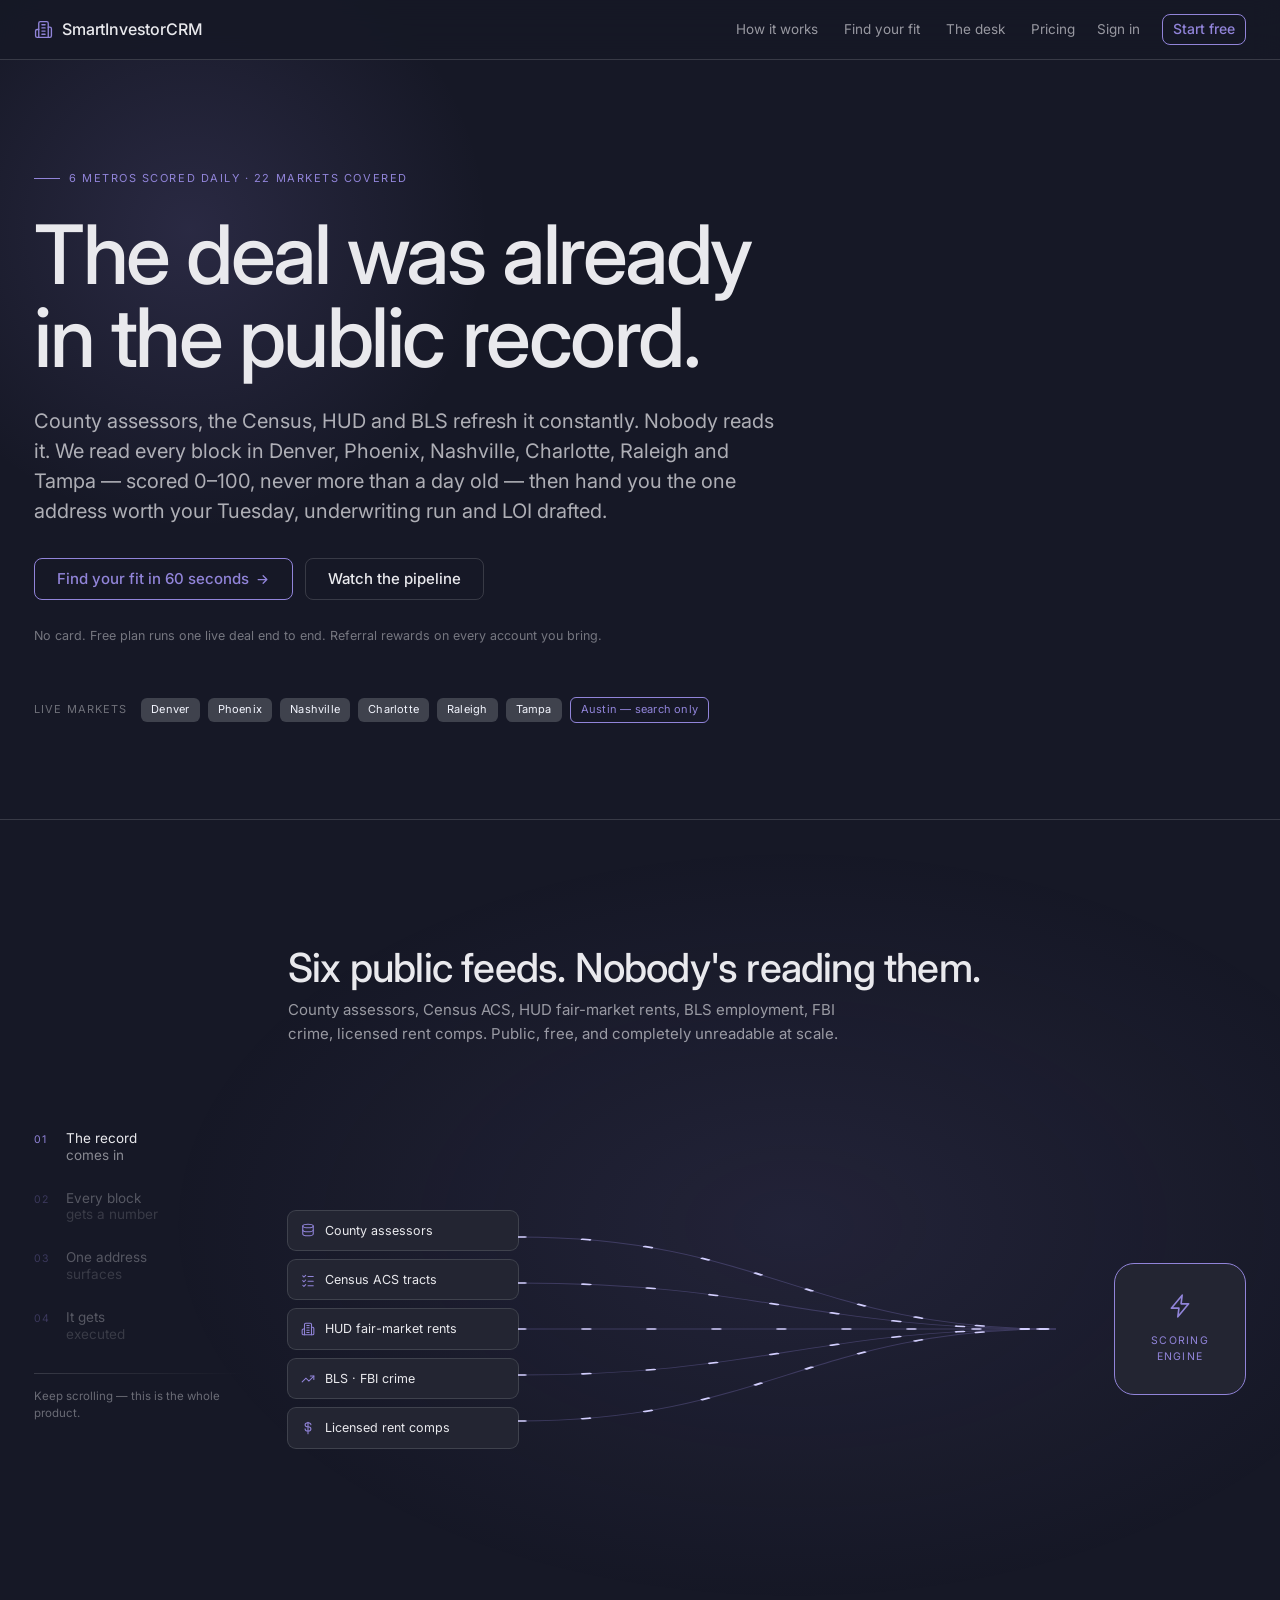
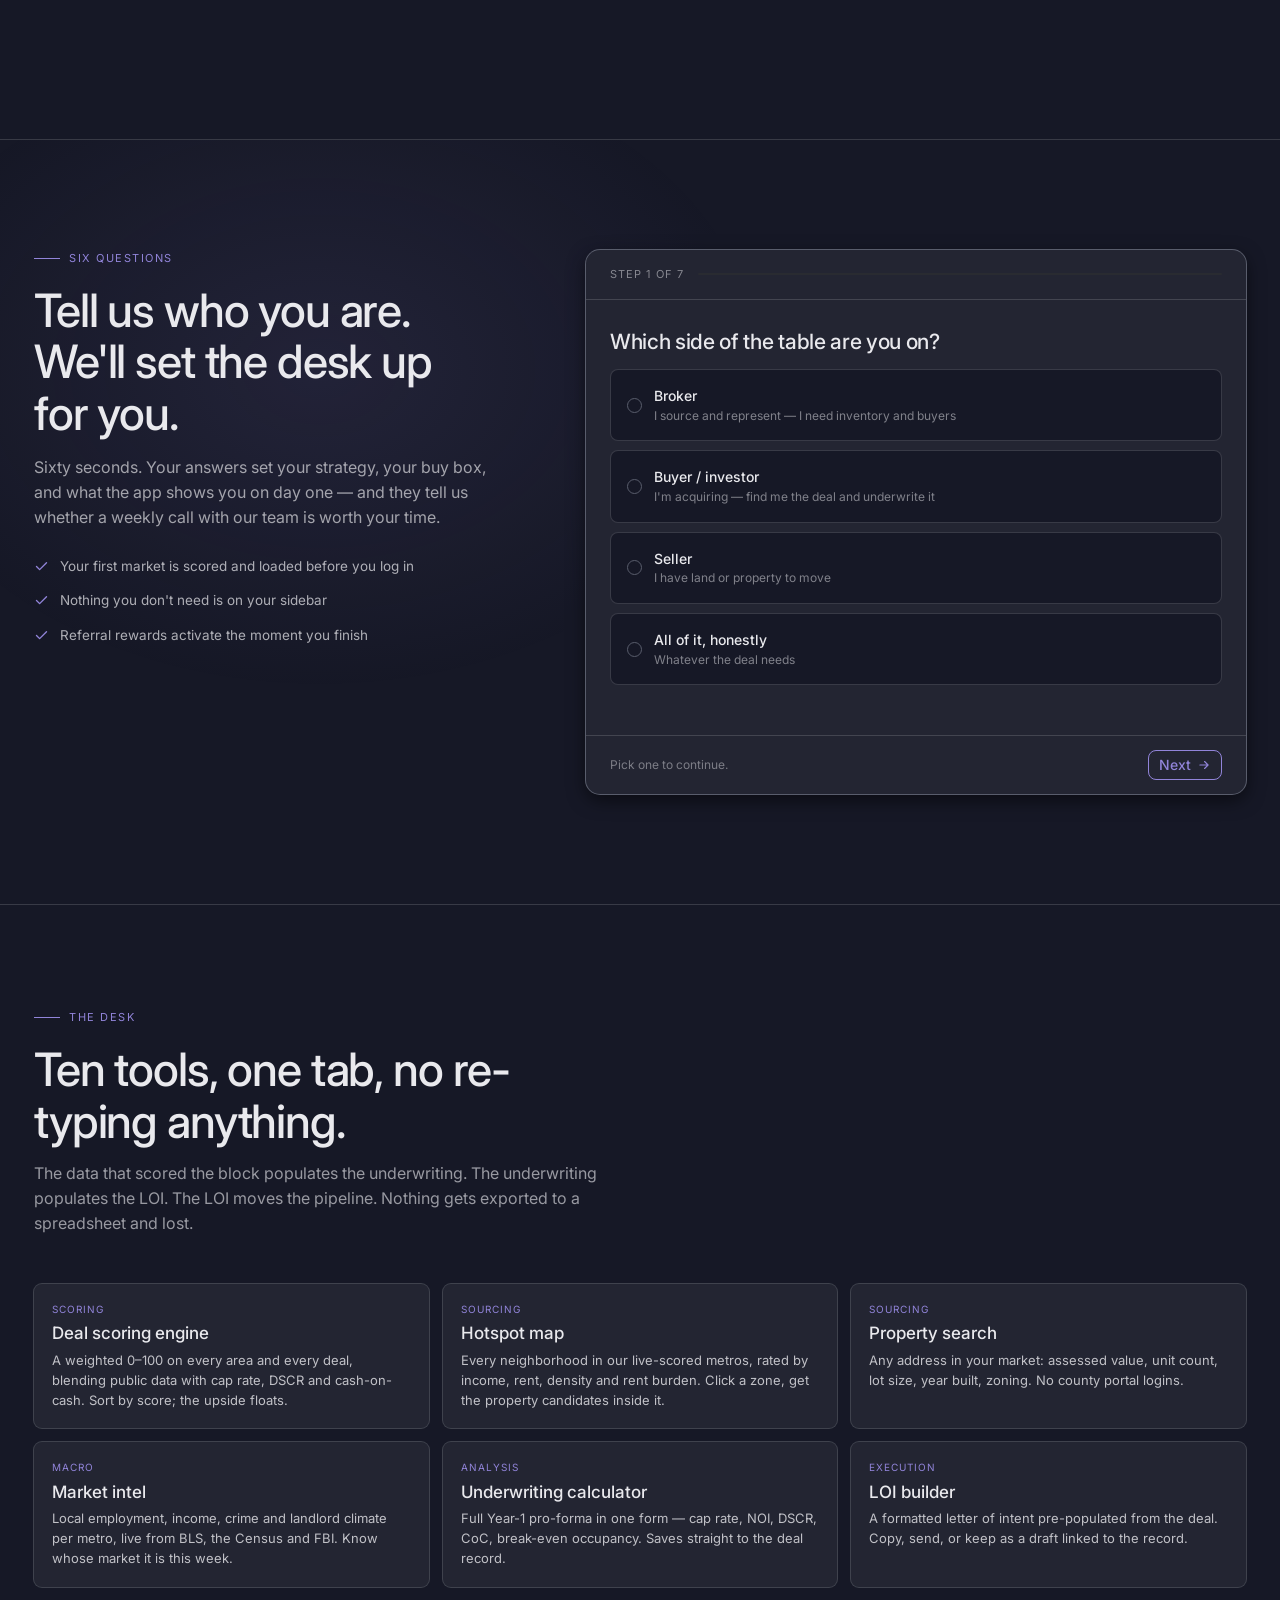
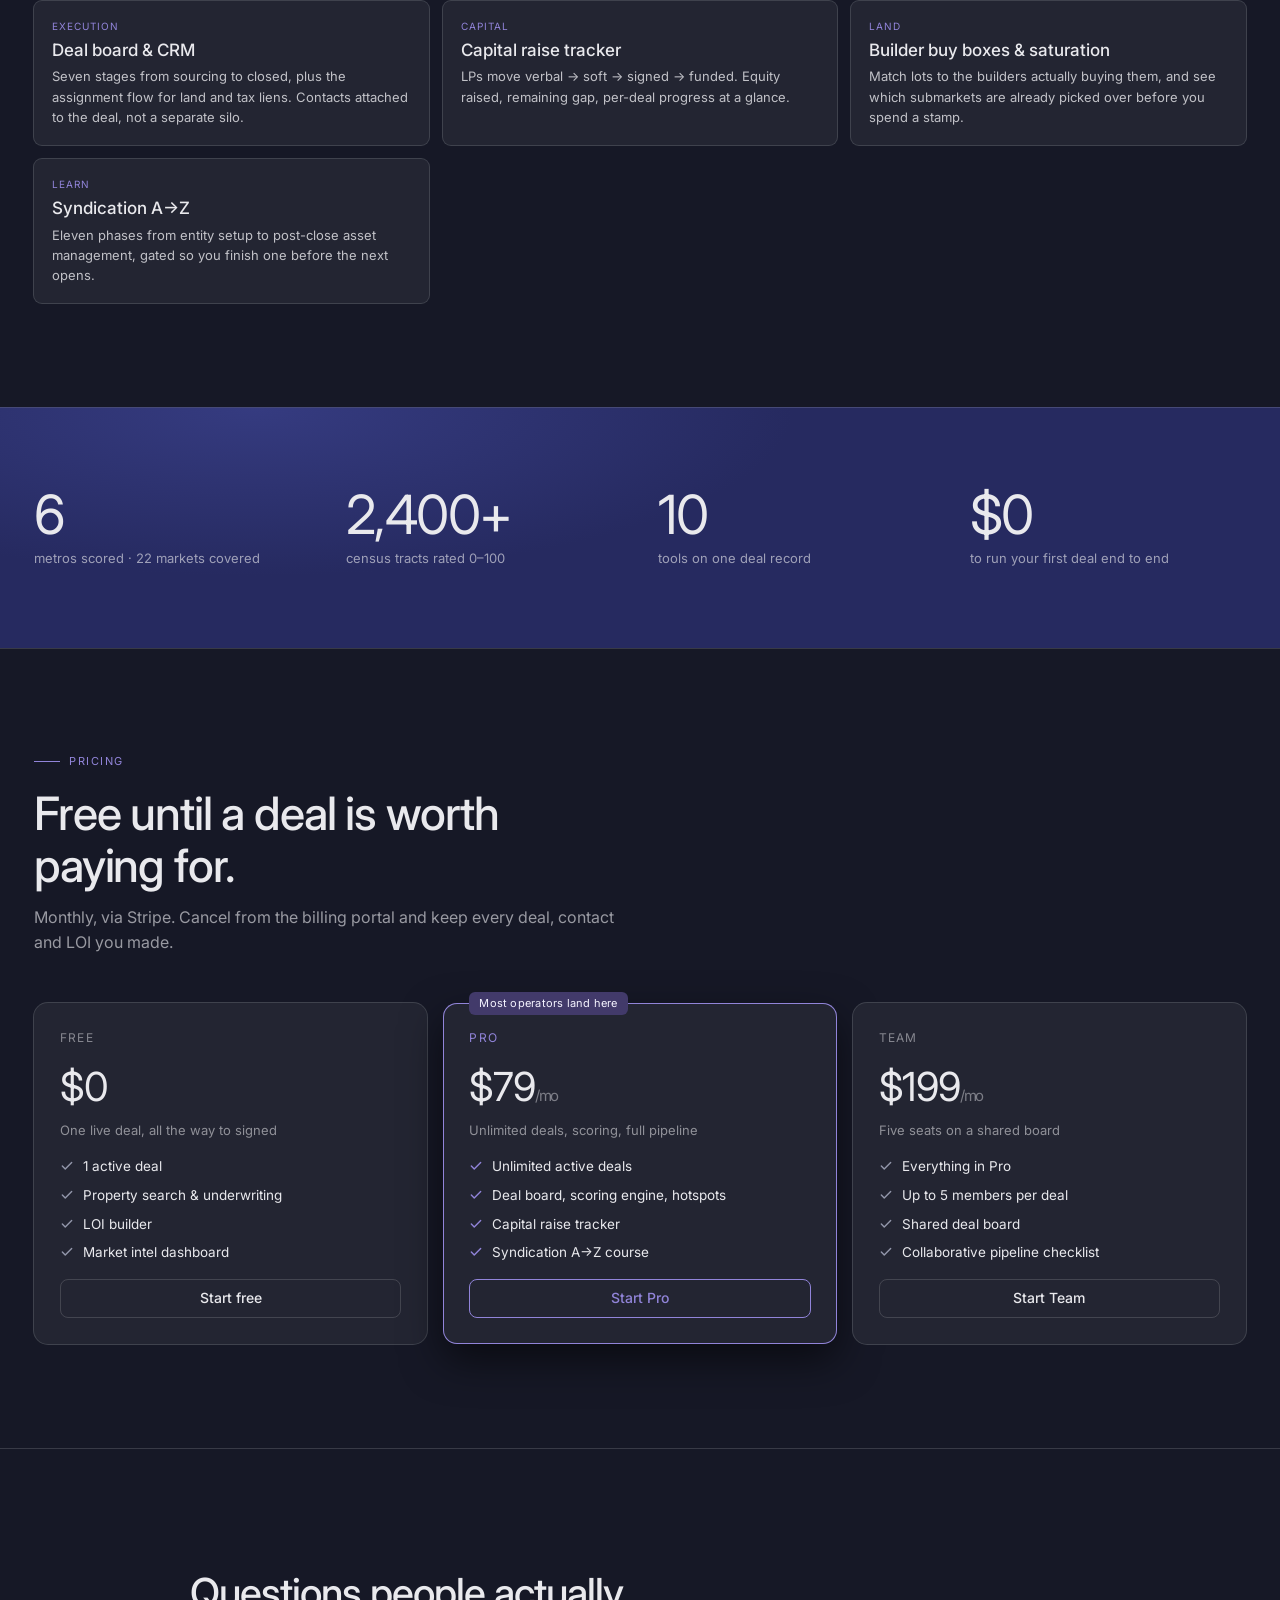
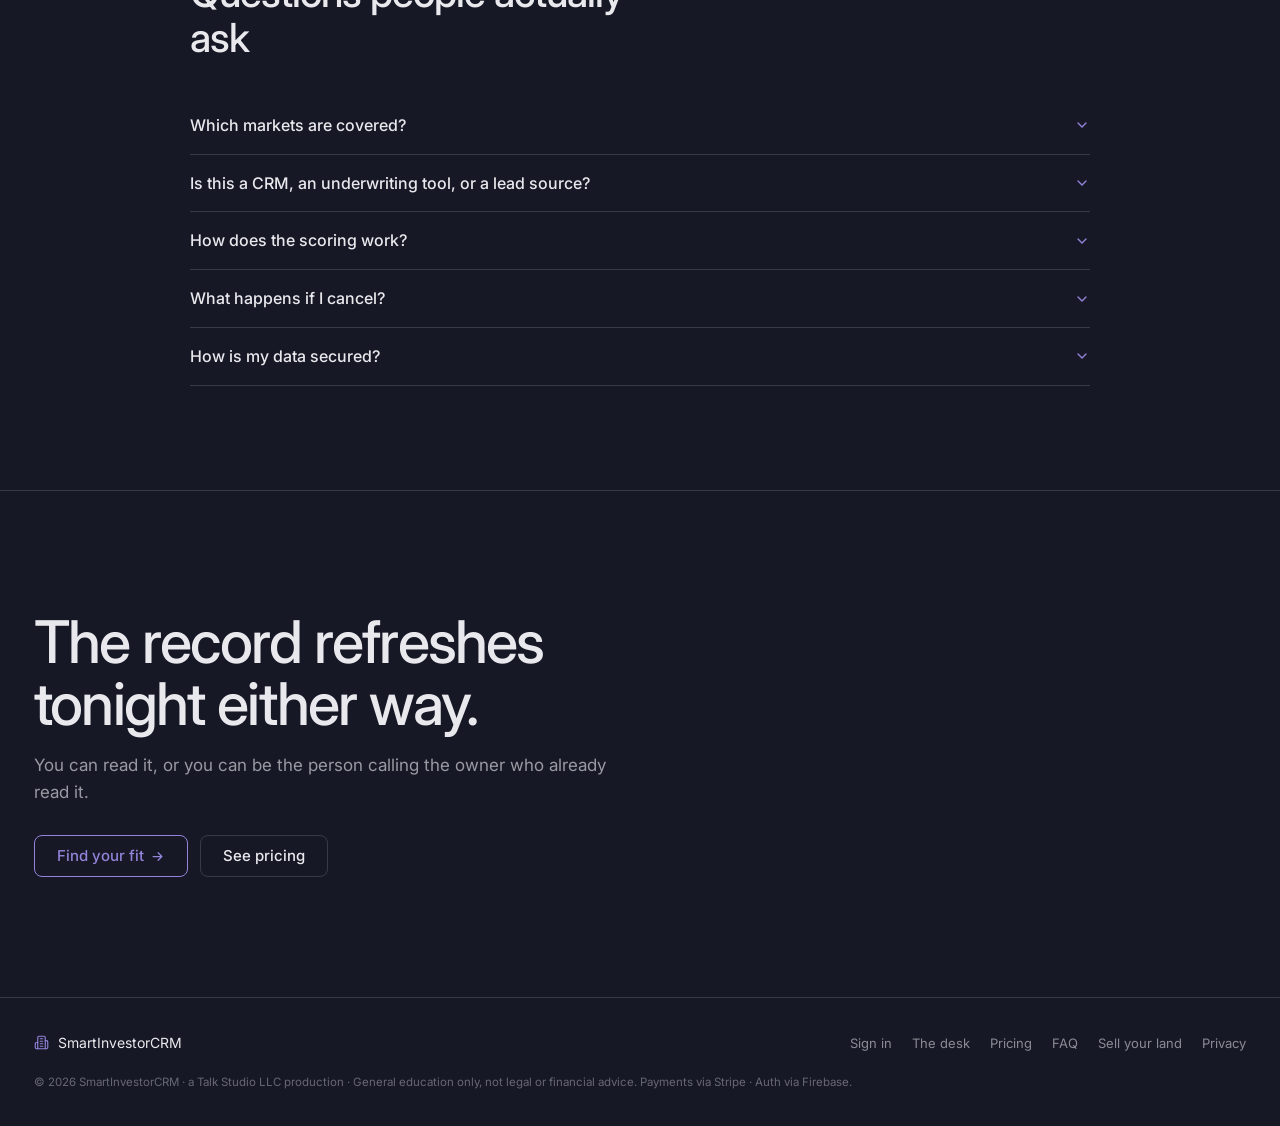
==== index.html @ aebdea54 "Fix 6-vs-22 contradiction: scoring is 6 metros, coverage is 22 The prior pass overstated scoring as " ====
<!doctype html>
<html lang="en">
<head>
  <!-- Google Analytics 4 (gtag.js) -->
  <script async src="https://www.googletagmanager.com/gtag/js?id=G-HCDBNDE96X"></script>
  <script>
    window.dataLayer = window.dataLayer || [];
    function gtag() { dataLayer.push(arguments); }
    gtag('js', new Date());
    gtag('config', 'G-HCDBNDE96X');
  </script>
<meta charset="UTF-8" />
<meta name="viewport" content="width=device-width, initial-scale=1.0" />
<title>SmartInvestorCRM — The deal was already in the public record</title>
<meta name="description" content="County assessors, the Census, HUD and BLS refresh the public record constantly. SmartInvestorCRM reads it — every block in Denver, Phoenix, Nashville, Charlotte, Raleigh and Tampa, scored 0–100 and never more than a day old — then hands you the one address worth your Tuesday with the underwriting run and the LOI drafted." />
<link rel="preconnect" href="https://fonts.googleapis.com" />
<link rel="preconnect" href="https://fonts.gstatic.com" crossorigin />
<link rel="stylesheet" href="/assets/style.css" />
</head>
<body>

<!-- Icon sprite. Inlined so the page makes no external icon request. -->
<svg width="0" height="0" style="position:absolute" aria-hidden="true">
  <defs>
    <g id="i-building"><path d="M6 22V4a2 2 0 0 1 2-2h8a2 2 0 0 1 2 2v18Z"/><path d="M6 12H4a2 2 0 0 0-2 2v6a2 2 0 0 0 2 2h2"/><path d="M18 9h2a2 2 0 0 1 2 2v9a2 2 0 0 1-2 2h-2"/><path d="M10 6h4M10 10h4M10 14h4M10 18h4"/></g>
    <g id="i-arrow"><path d="M5 12h14M13 6l6 6-6 6"/></g>
    <g id="i-chevron"><path d="M6 9l6 6 6-6"/></g>
    <g id="i-check"><path d="M20 6L9 17l-5-5"/></g>
    <g id="i-pin"><path d="M20 10c0 6-8 12-8 12s-8-6-8-12a8 8 0 0 1 16 0Z"/><circle cx="12" cy="10" r="3"/></g>
    <g id="i-trend"><path d="M22 7l-8.5 8.5-5-5L2 17"/><path d="M16 7h6v6"/></g>
    <g id="i-dollar"><path d="M12 2v20"/><path d="M17 6.5C17 4.6 14.8 3 12 3S7 4.6 7 6.5 9.2 10 12 10s5 1.6 5 3.5S14.8 17 12 17s-5-1.6-5-3.5"/></g>
    <g id="i-list"><path d="M3 5l2 2 3-3M3 13l2 2 3-3M3 21l2 2 3-3M12 6h9M12 14h9M12 22h9"/></g>
    <g id="i-db"><ellipse cx="12" cy="5" rx="9" ry="3"/><path d="M3 5v14c0 1.7 4 3 9 3s9-1.3 9-3V5"/><path d="M3 12c0 1.7 4 3 9 3s9-1.3 9-3"/></g>
    <g id="i-zap"><path d="M4 14h7l-1 8 10-12h-7l1-8z"/></g>
  </defs>
</svg>

<nav class="site">
  <a class="brand" href="#top">
    <svg width="19" height="19" viewBox="0 0 24 24" fill="none" stroke="var(--color-accent)" stroke-width="1.7" stroke-linecap="round" stroke-linejoin="round"><use href="#i-building"/></svg>
    SmartInvestorCRM
  </a>
  <div class="links">
    <a href="#story">How it works</a>
    <a href="#fit">Find your fit</a>
    <a href="#tools">The desk</a>
    <a href="#pricing">Pricing</a>
  </div>
  <a class="signin" href="https://app.smartinvestorcrm.com/sign-in">Sign in</a>
  <a class="btn btn-primary" href="#fit">Start free</a>
</nav>

<section class="hero" id="top">
  <div class="glow"></div>
  <div class="col">
    <div class="kicker">6 metros scored daily · 22 markets covered</div>
    <h1>The deal was already in the public record.</h1>
    <p class="lede">County assessors, the Census, HUD and BLS refresh it constantly. Nobody reads it. We read every block in Denver, Phoenix, Nashville, Charlotte, Raleigh and Tampa &mdash; scored 0&ndash;100, never more than a day old &mdash; then hand you the one address worth your Tuesday, underwriting run and LOI drafted.</p>
    <div class="ctas">
      <a class="btn btn-primary btn-lg" href="#fit">Find your fit in 60 seconds
        <svg width="15" height="15" viewBox="0 0 24 24" fill="none" stroke="currentColor" stroke-width="2" stroke-linecap="round" stroke-linejoin="round"><use href="#i-arrow"/></svg>
      </a>
      <a class="btn btn-secondary btn-lg" href="#story">Watch the pipeline</a>
    </div>
    <p class="fineprint">No card. Free plan runs one live deal end to end. Referral rewards on every account you bring.</p>
  </div>

  <div class="markets">
    <span class="label">Live markets</span>
    <span class="tag tag-neutral">Denver</span>
    <span class="tag tag-neutral">Phoenix</span>
    <span class="tag tag-neutral">Nashville</span>
    <span class="tag tag-neutral">Charlotte</span>
    <span class="tag tag-neutral">Raleigh</span>
    <span class="tag tag-neutral">Tampa</span>
    <span class="tag tag-outline">Austin — search only</span>
  </div>
</section>

<!-- The scroll-driven story. 280vh of section pins a 100vh stage and moves
     four acts through it; assets/story.js writes every frame. -->
<section class="story" id="story" data-story>
  <div class="pin">
    <div class="inner">

      <div class="rail" data-rail>
        <div class="item" data-rail-item="0"><span class="n">01</span><span class="t">The record<br><span>comes in</span></span></div>
        <div class="item" data-rail-item="1"><span class="n">02</span><span class="t">Every block<br><span>gets a number</span></span></div>
        <div class="item" data-rail-item="2"><span class="n">03</span><span class="t">One address<br><span>surfaces</span></span></div>
        <div class="item" data-rail-item="3"><span class="n">04</span><span class="t">It gets<br><span>executed</span></span></div>
        <div class="rule"></div>
        <p class="foot">Keep scrolling — this is the whole product.</p>
      </div>

      <div class="stage" data-stage>

        <!-- Act 1 — the record comes in -->
        <div class="act" data-act="0">
          <div>
            <h2>Six public feeds. Nobody's reading them.</h2>
            <p class="sub">County assessors, Census ACS, HUD fair-market rents, BLS employment, FBI crime, licensed rent comps. Public, free, and completely unreadable at scale.</p>
          </div>
          <div class="act-feeds">
            <div class="sources">
              <div class="source"><svg width="14" height="14" viewBox="0 0 24 24" fill="none" stroke="var(--color-accent)" stroke-width="1.8" stroke-linecap="round"><use href="#i-db"/></svg>County assessors</div>
              <div class="source"><svg width="14" height="14" viewBox="0 0 24 24" fill="none" stroke="var(--color-accent)" stroke-width="1.8" stroke-linecap="round"><use href="#i-list"/></svg>Census ACS tracts</div>
              <div class="source"><svg width="14" height="14" viewBox="0 0 24 24" fill="none" stroke="var(--color-accent)" stroke-width="1.8" stroke-linecap="round"><use href="#i-building"/></svg>HUD fair-market rents</div>
              <div class="source"><svg width="14" height="14" viewBox="0 0 24 24" fill="none" stroke="var(--color-accent)" stroke-width="1.8" stroke-linecap="round"><use href="#i-trend"/></svg>BLS &middot; FBI crime</div>
              <div class="source"><svg width="14" height="14" viewBox="0 0 24 24" fill="none" stroke="var(--color-accent)" stroke-width="1.8" stroke-linecap="round"><use href="#i-dollar"/></svg>Licensed rent comps</div>
            </div>
            <svg class="wires" viewBox="0 0 240 260" preserveAspectRatio="none" aria-hidden="true">
              <g fill="none" stroke="var(--color-accent)" stroke-width="1" opacity=".28">
                <path d="M0 26 C110 26 130 130 240 130"/><path d="M0 78 C110 78 130 130 240 130"/><path d="M0 130 L240 130"/><path d="M0 182 C110 182 130 130 240 130"/><path d="M0 234 C110 234 130 130 240 130"/>
              </g>
              <g class="moving" fill="none" stroke="var(--color-accent-300)" stroke-width="1.8" stroke-linecap="round" stroke-dasharray="3 26">
                <path d="M0 26 C110 26 130 130 240 130"/><path d="M0 78 C110 78 130 130 240 130"/><path d="M0 130 L240 130"/><path d="M0 182 C110 182 130 130 240 130"/><path d="M0 234 C110 234 130 130 240 130"/>
              </g>
            </svg>
            <div class="core-wrap">
              <div class="core">
                <div>
                  <svg width="26" height="26" viewBox="0 0 24 24" fill="none" stroke="var(--color-accent)" stroke-width="1.5" stroke-linecap="round" stroke-linejoin="round"><use href="#i-zap"/></svg>
                  <p>Scoring<br>engine</p>
                </div>
              </div>
            </div>
          </div>
        </div>

        <!-- Act 2 — every block gets a number -->
        <div class="act" data-act="1">
          <div>
            <h2>Every block in the metro gets a number.</h2>
            <p class="sub">Median income, rent, rent burden, density, permit velocity. 0&ndash;100, refreshed daily. The map stops being a map and starts being a queue.</p>
          </div>
          <div class="score-grid" data-grid aria-hidden="true"></div>
        </div>

        <!-- Act 3 — one address surfaces -->
        <div class="act" data-act="2">
          <div>
            <h2>One address rises out of it.</h2>
            <p class="sub">Matched against your buy box — strategy, market, unit count, capital. The underwriting is already run by the time you open it.</p>
          </div>
          <div class="act-surface">
            <div class="deal-card">
              <div class="head">
                <svg width="16" height="16" viewBox="0 0 24 24" fill="none" stroke="var(--color-accent)" stroke-width="1.7" stroke-linecap="round" stroke-linejoin="round" style="flex:none"><use href="#i-pin"/></svg>
                <div style="flex:1">
                  <p class="addr">2841 Curtis St &middot; Five Points, DEN</p>
                  <p class="meta">12 units &middot; built 1962 &middot; assessed $2.41M &middot; zoned G-MU-3</p>
                </div>
                <span class="tag tag-accent">96% buy-box fit</span>
              </div>
              <div class="metrics">
                <div class="metric"><p class="k">Cap rate</p><p class="v" data-num="cap">0.0%</p></div>
                <div class="metric"><p class="k">Year-1 NOI</p><p class="v" data-num="noi">$0</p></div>
                <div class="metric"><p class="k">DSCR</p><p class="v" data-num="dscr">0.00</p></div>
                <div class="metric"><p class="k">Cash-on-cash</p><p class="v" data-num="coc">0.0%</p></div>
              </div>
              <div class="foot">Owner held 19 years &middot; no mortgage of record &middot; two code filings 2024 — <span class="signal">motivation signals detected</span></div>
            </div>
            <div class="ring-wrap">
              <svg viewBox="0 0 120 120" style="width:170px;height:170px" aria-hidden="true">
                <circle cx="60" cy="60" r="52" fill="none" stroke="var(--color-neutral-800)" stroke-width="7"/>
                <circle data-ring cx="60" cy="60" r="52" fill="none" stroke="var(--color-accent)" stroke-width="7" stroke-linecap="round" stroke-dasharray="327" stroke-dashoffset="327" transform="rotate(-90 60 60)"/>
                <text data-score x="60" y="58" text-anchor="middle" fill="var(--color-text)" font-family="Inter,sans-serif" font-size="34" font-weight="500">0</text>
                <text x="60" y="76" text-anchor="middle" fill="var(--color-neutral-500)" font-family="Inter,sans-serif" font-size="9" letter-spacing="1.6">DEAL SCORE</text>
              </svg>
            </div>
          </div>
        </div>

        <!-- Act 4 — it gets executed -->
        <div class="act" data-act="3">
          <div>
            <h2>And then it actually gets signed.</h2>
            <p class="sub">LOI drafted from the deal record, pipeline moved, LP commitments tracked. Finding the deal is the easy half — this is the half that pays.</p>
          </div>
          <div class="act-execute">
            <div class="loi">
              <p class="kick">Letter of intent</p>
              <p class="title">2841 Curtis St, Denver CO</p>
              <div class="lines">
                <i data-line="0" style="width:92%"></i>
                <i data-line="1" style="width:78%"></i>
                <i data-line="2" style="width:86%"></i>
                <i data-line="3" style="width:64%"></i>
                <i data-line="4" style="width:88%"></i>
              </div>
              <div class="terms">
                <div><p class="k">Offer</p><p class="v">$2,275,000</p></div>
                <div><p class="k">Earnest</p><p class="v">$25,000</p></div>
                <div><p class="k">DD period</p><p class="v">30 days</p></div>
              </div>
              <svg viewBox="0 0 220 60" style="width:210px;height:58px;margin-top:16px" aria-hidden="true">
                <path data-sig d="M4 44 C22 12 30 52 44 30 C58 8 62 50 78 34 C92 20 100 46 116 30 C130 16 140 42 158 26 C170 15 186 34 214 20" fill="none" stroke="var(--color-accent-300)" stroke-width="2.2" stroke-linecap="round" stroke-dasharray="320" stroke-dashoffset="320"/>
                <path d="M2 54 H216" stroke="var(--color-neutral-800)" stroke-width="1"/>
              </svg>
              <div class="stamp" data-stamp>EXECUTED</div>
            </div>
            <div class="stages">
              <div class="row" data-stage-row="0"><span class="dot"></span>Sourcing<span class="when">day 0</span></div>
              <div class="row" data-stage-row="1"><span class="dot"></span>LOI sent<span class="when">day 2</span></div>
              <div class="row" data-stage-row="2"><span class="dot"></span>Due diligence<span class="when">day 9</span></div>
              <div class="row" data-stage-row="3"><span class="dot"></span>LP capital committed<span class="when">$1.4M</span></div>
              <div class="row done" data-stage-row="4"><span class="dot"></span>Closed<span class="when">day 47</span></div>
            </div>
          </div>
        </div>

      </div>
    </div>
    <div class="progress-track"><div class="fill" data-progress></div></div>
  </div>
</section>

<!-- ══ Find your fit ═══════════════════════════════════════════════════ -->
<section class="fit" id="fit">
  <div class="grid">
    <div>
      <div class="kicker">Six questions</div>
      <h2>Tell us who you are. We'll set the desk up for you.</h2>
      <p class="blurb">Sixty seconds. Your answers set your strategy, your buy box, and what the app shows you on day one — and they tell us whether a weekly call with our team is worth your time.</p>
      <div class="points">
        <div><svg width="15" height="15" viewBox="0 0 24 24" fill="none" stroke="var(--color-accent)" stroke-width="2.2" stroke-linecap="round" stroke-linejoin="round"><use href="#i-check"/></svg><p>Your first market is scored and loaded before you log in</p></div>
        <div><svg width="15" height="15" viewBox="0 0 24 24" fill="none" stroke="var(--color-accent)" stroke-width="2.2" stroke-linecap="round" stroke-linejoin="round"><use href="#i-check"/></svg><p>Nothing you don't need is on your sidebar</p></div>
        <div><svg width="15" height="15" viewBox="0 0 24 24" fill="none" stroke="var(--color-accent)" stroke-width="2.2" stroke-linecap="round" stroke-linejoin="round"><use href="#i-check"/></svg><p>Referral rewards activate the moment you finish</p></div>
      </div>
    </div>

    <div class="survey" data-survey>
      <div class="head">
        <span class="step">Step <span data-step-n>1</span> of 7</span>
        <div class="bar"><i data-step-fill></i></div>
        <button class="btn btn-ghost" data-back hidden style="font-size:12.5px">Back</button>
      </div>

      <div class="viewport">
        <div class="track" data-track>

          <div class="panel">
            <h3>Which side of the table are you on?</h3>
            <div class="opts">
              <label class="opt"><input type="radio" name="q-role" data-key="role" value="Broker"><span class="dot"></span><span><strong>Broker</strong><span class="desc">I source and represent — I need inventory and buyers</span></span></label>
              <label class="opt"><input type="radio" name="q-role" data-key="role" value="Buyer"><span class="dot"></span><span><strong>Buyer / investor</strong><span class="desc">I'm acquiring — find me the deal and underwrite it</span></span></label>
              <label class="opt"><input type="radio" name="q-role" data-key="role" value="Seller"><span class="dot"></span><span><strong>Seller</strong><span class="desc">I have land or property to move</span></span></label>
              <label class="opt"><input type="radio" name="q-role" data-key="role" value="All of it"><span class="dot"></span><span><strong>All of it, honestly</strong><span class="desc">Whatever the deal needs</span></span></label>
            </div>
          </div>

          <div class="panel">
            <h3>Have you closed a real estate deal before?</h3>
            <p class="hint">Buying your own house doesn't count — no judgement either way.</p>
            <div class="opts">
              <label class="opt"><input type="radio" name="q-exp" data-key="exp" value="Never"><span class="dot"></span><span>Not yet — this would be my first</span></label>
              <label class="opt"><input type="radio" name="q-exp" data-key="exp" value="1-2"><span class="dot"></span><span>One or two</span></label>
              <label class="opt"><input type="radio" name="q-exp" data-key="exp" value="3-10"><span class="dot"></span><span>Three to ten</span></label>
              <label class="opt"><input type="radio" name="q-exp" data-key="exp" value="10+"><span class="dot"></span><span>Ten or more — I do this for a living</span></label>
            </div>
          </div>

          <div class="panel">
            <h3>How much time can you actually give this?</h3>
            <div class="opts">
              <label class="opt"><input type="radio" name="q-time" data-key="time" value="A few hours a week"><span class="dot"></span><span>A few hours a week, around a job</span></label>
              <label class="opt"><input type="radio" name="q-time" data-key="time" value="10-20 hrs/wk"><span class="dot"></span><span>Ten to twenty hours a week</span></label>
              <label class="opt"><input type="radio" name="q-time" data-key="time" value="Full time"><span class="dot"></span><span>Full time — this is the business</span></label>
            </div>
          </div>

          <div class="panel">
            <h3>Would a weekly call with our team help?</h3>
            <p class="hint">A real person, same time every week, working your live deals with you.</p>
            <div class="opts">
              <label class="opt"><input type="radio" name="q-call" data-key="call" value="Yes"><span class="dot"></span><span>Yes — book me in</span></label>
              <label class="opt"><input type="radio" name="q-call" data-key="call" value="Maybe"><span class="dot"></span><span>Maybe once I've got a live deal</span></label>
              <label class="opt"><input type="radio" name="q-call" data-key="call" value="No"><span class="dot"></span><span>No, I'd rather just use the software</span></label>
            </div>
          </div>

          <div class="panel">
            <h3>Whose money are you planning to use?</h3>
            <p class="hint">There is genuinely no wrong answer — it just changes which tools we open first.</p>
            <div class="opts">
              <label class="opt"><input type="radio" name="q-capital" data-key="capital" value="Own capital"><span class="dot"></span><span>My own capital</span></label>
              <label class="opt"><input type="radio" name="q-capital" data-key="capital" value="Other people's money"><span class="dot"></span><span>Other people's money — I'll raise it</span></label>
              <label class="opt"><input type="radio" name="q-capital" data-key="capital" value="A mix"><span class="dot"></span><span>A mix of both</span></label>
              <label class="opt"><input type="radio" name="q-capital" data-key="capital" value="No capital yet"><span class="dot"></span><span>Neither yet — I want the assignment route</span></label>
            </div>
          </div>

          <div class="panel">
            <h3>If this works, would you bring people in?</h3>
            <p class="hint">Referral rewards pay out per funded account — no cap.</p>
            <div class="opts">
              <label class="opt"><input type="radio" name="q-referral" data-key="referral" value="Yes, a whole network"><span class="dot"></span><span>Yes — I have a whole network</span></label>
              <label class="opt"><input type="radio" name="q-referral" data-key="referral" value="A few people"><span class="dot"></span><span>A few people, if it delivers</span></label>
              <label class="opt"><input type="radio" name="q-referral" data-key="referral" value="Prove it first"><span class="dot"></span><span>Ask me again after my first close</span></label>
            </div>
          </div>

          <div class="panel">
            <h3>Where should we send your setup?</h3>
            <p class="hint">Your workspace is configured from your answers before you arrive.</p>
            <div class="field"><label for="sq-name">Name</label><input class="input" id="sq-name" autocomplete="name" placeholder="Jordan Alvarez" data-field="name"></div>
            <div class="field"><label for="sq-email">Work email</label><input class="input" id="sq-email" type="email" autocomplete="email" placeholder="jordan@company.com" data-field="email"></div>
            <div class="field"><label for="sq-market">Market you'd start in</label><input class="input" id="sq-market" placeholder="Denver" data-field="market"></div>
            <!-- Honeypot — hidden from humans, bots tend to fill it.
                 data-no-tab keeps survey.js's tab-order pass from putting it
                 back in reach when this panel becomes the visible one. -->
            <div class="hp" data-no-tab aria-hidden="true">
              <label>Company<input type="text" tabindex="-1" autocomplete="off" data-field="company"></label>
            </div>
            <button class="btn btn-primary btn-block" data-submit style="margin-top:6px;padding:11px">Build my workspace
              <svg width="15" height="15" viewBox="0 0 24 24" fill="none" stroke="currentColor" stroke-width="2" stroke-linecap="round" stroke-linejoin="round"><use href="#i-arrow"/></svg>
            </button>
            <p class="error" data-submit-error hidden></p>
            <p style="font-size:11.5px;color:color-mix(in srgb, var(--color-text) 42%, transparent)">No card. We'll only email about your account and the weekly call if you asked for it.</p>
          </div>

          <div class="panel result">
            <div class="head">
              <span class="check"><svg width="14" height="14" viewBox="0 0 24 24" fill="none" stroke="var(--color-accent-100)" stroke-width="2.4" stroke-linecap="round" stroke-linejoin="round"><use href="#i-check"/></svg></span>
              <h3 data-res-title>Your desk is configured.</h3>
            </div>
            <p class="body" data-res-body></p>
            <div class="summary">
              <p class="kick">Your workspace, preconfigured</p>
              <div class="row"><span>Strategy track</span><span data-res-track></span></div>
              <div class="row"><span>First market</span><span data-res-market></span></div>
              <div class="row"><span>Capital path</span><span data-res-capital></span></div>
              <div class="row"><span>Weekly call</span><span data-res-call></span></div>
              <div class="row"><span>Suggested plan</span><span data-res-plan></span></div>
            </div>
            <a class="btn btn-primary btn-block" href="https://app.smartinvestorcrm.com/sign-up" style="padding:11px">Open the workspace</a>
            <button class="btn btn-secondary btn-block" data-restart style="padding:9px">Start over</button>
          </div>

        </div>
      </div>

      <div class="foot" data-foot>
        <span class="note" data-note>Pick one to continue.</span>
        <button class="btn btn-primary" data-next style="margin-left:auto">Next
          <svg width="14" height="14" viewBox="0 0 24 24" fill="none" stroke="currentColor" stroke-width="2" stroke-linecap="round" stroke-linejoin="round"><use href="#i-arrow"/></svg>
        </button>
      </div>
    </div>
  </div>
</section>

<!-- ══ The desk ════════════════════════════════════════════════════════ -->
<section class="section" id="tools">
  <div class="wrap">
    <div class="kicker">The desk</div>
    <h2>Ten tools, one tab, no re-typing anything.</h2>
    <p class="dek">The data that scored the block populates the underwriting. The underwriting populates the LOI. The LOI moves the pipeline. Nothing gets exported to a spreadsheet and lost.</p>
    <div class="tool-grid">
      <div class="card elev-sm"><p class="card-kicker">Scoring</p><p class="card-title">Deal scoring engine</p><p class="card-body">A weighted 0&ndash;100 on every area and every deal, blending public data with cap rate, DSCR and cash-on-cash. Sort by score; the upside floats.</p></div>
      <div class="card elev-sm"><p class="card-kicker">Sourcing</p><p class="card-title">Hotspot map</p><p class="card-body">Every neighborhood in our live-scored metros, rated by income, rent, density and rent burden. Click a zone, get the property candidates inside it.</p></div>
      <div class="card elev-sm"><p class="card-kicker">Sourcing</p><p class="card-title">Property search</p><p class="card-body">Any address in your market: assessed value, unit count, lot size, year built, zoning. No county portal logins.</p></div>
      <div class="card elev-sm"><p class="card-kicker">Macro</p><p class="card-title">Market intel</p><p class="card-body">Local employment, income, crime and landlord climate per metro, live from BLS, the Census and FBI. Know whose market it is this week.</p></div>
      <div class="card elev-sm"><p class="card-kicker">Analysis</p><p class="card-title">Underwriting calculator</p><p class="card-body">Full Year-1 pro-forma in one form — cap rate, NOI, DSCR, CoC, break-even occupancy. Saves straight to the deal record.</p></div>
      <div class="card elev-sm"><p class="card-kicker">Execution</p><p class="card-title">LOI builder</p><p class="card-body">A formatted letter of intent pre-populated from the deal. Copy, send, or keep as a draft linked to the record.</p></div>
      <div class="card elev-sm"><p class="card-kicker">Execution</p><p class="card-title">Deal board &amp; CRM</p><p class="card-body">Seven stages from sourcing to closed, plus the assignment flow for land and tax liens. Contacts attached to the deal, not a separate silo.</p></div>
      <div class="card elev-sm"><p class="card-kicker">Capital</p><p class="card-title">Capital raise tracker</p><p class="card-body">LPs move verbal &rarr; soft &rarr; signed &rarr; funded. Equity raised, remaining gap, per-deal progress at a glance.</p></div>
      <div class="card elev-sm"><p class="card-kicker">Land</p><p class="card-title">Builder buy boxes &amp; saturation</p><p class="card-body">Match lots to the builders actually buying them, and see which submarkets are already picked over before you spend a stamp.</p></div>
      <div class="card elev-sm"><p class="card-kicker">Learn</p><p class="card-title">Syndication A&rarr;Z</p><p class="card-body">Eleven phases from entity setup to post-close asset management, gated so you finish one before the next opens.</p></div>
    </div>
  </div>
</section>

<section class="band">
  <div class="grid">
    <!-- Two distinct numbers, kept separate on purpose:
         • 6  = metros with live area-scoring / hotspot map (must match the
                "Live markets" chips above and the coverage FAQ answer).
         • 22 = markets the platform covers for search / land / leads (the
                MARKETS registry in apps/api/src/config/markets.ts).
         Bump each when coverage changes; do not merge them into one "scored". -->
    <div><p class="fig">6</p><p class="cap">metros scored &middot; 22 markets covered</p></div>
    <div><p class="fig">2,400+</p><p class="cap">census tracts rated 0&ndash;100</p></div>
    <div><p class="fig">10</p><p class="cap">tools on one deal record</p></div>
    <div><p class="fig">$0</p><p class="cap">to run your first deal end to end</p></div>
  </div>
</section>

<!-- ══ Pricing ═════════════════════════════════════════════════════════ -->
<section class="section" id="pricing">
  <div class="wrap">
    <div class="kicker">Pricing</div>
    <h2>Free until a deal is worth paying for.</h2>
    <p class="dek">Monthly, via Stripe. Cancel from the billing portal and keep every deal, contact and LOI you made.</p>
    <div class="plans">
      <div class="plan">
        <div>
          <p class="name">Free</p>
          <p class="price">$0</p>
          <p class="tagline">One live deal, all the way to signed</p>
        </div>
        <ul>
          <li><svg width="14" height="14" viewBox="0 0 24 24" fill="none" stroke="var(--color-neutral-500)" stroke-width="2.4" stroke-linecap="round" stroke-linejoin="round"><use href="#i-check"/></svg>1 active deal</li>
          <li><svg width="14" height="14" viewBox="0 0 24 24" fill="none" stroke="var(--color-neutral-500)" stroke-width="2.4" stroke-linecap="round" stroke-linejoin="round"><use href="#i-check"/></svg>Property search &amp; underwriting</li>
          <li><svg width="14" height="14" viewBox="0 0 24 24" fill="none" stroke="var(--color-neutral-500)" stroke-width="2.4" stroke-linecap="round" stroke-linejoin="round"><use href="#i-check"/></svg>LOI builder</li>
          <li><svg width="14" height="14" viewBox="0 0 24 24" fill="none" stroke="var(--color-neutral-500)" stroke-width="2.4" stroke-linecap="round" stroke-linejoin="round"><use href="#i-check"/></svg>Market intel dashboard</li>
        </ul>
        <a class="btn btn-secondary btn-block" href="#fit">Start free</a>
      </div>

      <div class="plan featured">
        <span class="tag tag-accent badge">Most operators land here</span>
        <div>
          <p class="name">Pro</p>
          <p class="price">$79<span class="per">/mo</span></p>
          <p class="tagline">Unlimited deals, scoring, full pipeline</p>
        </div>
        <ul>
          <li><svg width="14" height="14" viewBox="0 0 24 24" fill="none" stroke="var(--color-accent)" stroke-width="2.4" stroke-linecap="round" stroke-linejoin="round"><use href="#i-check"/></svg>Unlimited active deals</li>
          <li><svg width="14" height="14" viewBox="0 0 24 24" fill="none" stroke="var(--color-accent)" stroke-width="2.4" stroke-linecap="round" stroke-linejoin="round"><use href="#i-check"/></svg>Deal board, scoring engine, hotspots</li>
          <li><svg width="14" height="14" viewBox="0 0 24 24" fill="none" stroke="var(--color-accent)" stroke-width="2.4" stroke-linecap="round" stroke-linejoin="round"><use href="#i-check"/></svg>Capital raise tracker</li>
          <li><svg width="14" height="14" viewBox="0 0 24 24" fill="none" stroke="var(--color-accent)" stroke-width="2.4" stroke-linecap="round" stroke-linejoin="round"><use href="#i-check"/></svg>Syndication A&rarr;Z course</li>
        </ul>
        <a class="btn btn-primary btn-block" href="https://app.smartinvestorcrm.com/sign-up?plan=pro">Start Pro</a>
      </div>

      <div class="plan">
        <div>
          <p class="name">Team</p>
          <p class="price">$199<span class="per">/mo</span></p>
          <p class="tagline">Five seats on a shared board</p>
        </div>
        <ul>
          <li><svg width="14" height="14" viewBox="0 0 24 24" fill="none" stroke="var(--color-neutral-500)" stroke-width="2.4" stroke-linecap="round" stroke-linejoin="round"><use href="#i-check"/></svg>Everything in Pro</li>
          <li><svg width="14" height="14" viewBox="0 0 24 24" fill="none" stroke="var(--color-neutral-500)" stroke-width="2.4" stroke-linecap="round" stroke-linejoin="round"><use href="#i-check"/></svg>Up to 5 members per deal</li>
          <li><svg width="14" height="14" viewBox="0 0 24 24" fill="none" stroke="var(--color-neutral-500)" stroke-width="2.4" stroke-linecap="round" stroke-linejoin="round"><use href="#i-check"/></svg>Shared deal board</li>
          <li><svg width="14" height="14" viewBox="0 0 24 24" fill="none" stroke="var(--color-neutral-500)" stroke-width="2.4" stroke-linecap="round" stroke-linejoin="round"><use href="#i-check"/></svg>Collaborative pipeline checklist</li>
        </ul>
        <a class="btn btn-secondary btn-block" href="https://app.smartinvestorcrm.com/sign-up?plan=team">Start Team</a>
      </div>
    </div>
  </div>
</section>

<!-- ══ FAQ ═════════════════════════════════════════════════════════════ -->
<section class="section" id="faq">
  <div class="faq">
    <h2>Questions people actually ask</h2>
    <details>
      <summary>Which markets are covered?<svg class="chev" width="16" height="16" viewBox="0 0 24 24" fill="none" stroke="var(--color-accent)" stroke-width="2" stroke-linecap="round"><use href="#i-chevron"/></svg></summary>
      <p class="answer">Area scoring and the hotspot map are live in Denver, Phoenix, Nashville, Charlotte, Raleigh and Tampa. Property search runs in Austin too, though its scoring isn't live yet. Market intel, LOI, pipeline, CRM and underwriting work anywhere.</p>
    </details>
    <details>
      <summary>Is this a CRM, an underwriting tool, or a lead source?<svg class="chev" width="16" height="16" viewBox="0 0 24 24" fill="none" stroke="var(--color-accent)" stroke-width="2" stroke-linecap="round"><use href="#i-chevron"/></svg></summary>
      <p class="answer">All three, on purpose. Splitting them is what makes people re-key the same address into four tools. Here the score, the pro-forma, the LOI and the pipeline stage are one record.</p>
    </details>
    <details>
      <summary>How does the scoring work?<svg class="chev" width="16" height="16" viewBox="0 0 24 24" fill="none" stroke="var(--color-accent)" stroke-width="2" stroke-linecap="round"><use href="#i-chevron"/></svg></summary>
      <p class="answer">Neighborhoods are rated from median income, rent, rent burden and density. Deals get a weighted 0&ndash;100 blending underwriting metrics with live market signals. Both refresh as the underlying feeds do.</p>
    </details>
    <details>
      <summary>What happens if I cancel?<svg class="chev" width="16" height="16" viewBox="0 0 24 24" fill="none" stroke="var(--color-accent)" stroke-width="2" stroke-linecap="round"><use href="#i-chevron"/></svg></summary>
      <p class="answer">You drop to Free at the end of the period. Deals, contacts and LOIs are preserved — you just lose the Pro surfaces. Deletion only happens if you ask for it.</p>
    </details>
    <details>
      <summary>How is my data secured?<svg class="chev" width="16" height="16" viewBox="0 0 24 24" fill="none" stroke="var(--color-accent)" stroke-width="2" stroke-linecap="round"><use href="#i-chevron"/></svg></summary>
      <p class="answer">Firebase Auth for sign-in, Firestore security rules scoped to your account, Stripe for payments. We never store card data.</p>
    </details>
  </div>
</section>

<section class="close">
  <div class="wrap">
    <h2>The record refreshes tonight either way.</h2>
    <p>You can read it, or you can be the person calling the owner who already read it.</p>
    <div class="ctas">
      <a class="btn btn-primary btn-lg" href="#fit">Find your fit
        <svg width="15" height="15" viewBox="0 0 24 24" fill="none" stroke="currentColor" stroke-width="2" stroke-linecap="round" stroke-linejoin="round"><use href="#i-arrow"/></svg>
      </a>
      <a class="btn btn-secondary btn-lg" href="#pricing">See pricing</a>
    </div>
  </div>
</section>

<footer class="site">
  <div class="inner">
    <div class="brand">
      <svg width="15" height="15" viewBox="0 0 24 24" fill="none" stroke="var(--color-accent)" stroke-width="1.8" stroke-linecap="round" stroke-linejoin="round"><use href="#i-building"/></svg>
      SmartInvestorCRM
    </div>
    <div class="links">
      <a href="https://app.smartinvestorcrm.com/sign-in">Sign in</a>
      <a href="#tools">The desk</a>
      <a href="#pricing">Pricing</a>
      <a href="#faq">FAQ</a>
      <a href="/sell-your-land">Sell your land</a>
      <a href="/privacy">Privacy</a>
    </div>
    <p class="legal">
      &copy; <span id="year">2026</span> SmartInvestorCRM &middot; a <span data-business-name>Talk Studio LLC</span> production
      &middot; General education only, not legal or financial advice.
      Payments via Stripe &middot; Auth via Firebase.
    </p>
  </div>
</footer>

<script src="/assets/config.js"></script>
<script>
  document.getElementById('year').textContent = new Date().getFullYear();
  // The footer credit reads the legal entity name out of config.js rather
  // than hardcoding it, so it can't drift from the name in the SMS consent
  // sentence or the toll-free registration. Same [data-business-name] hook
  // the opt-in page uses. Runs after config.js, which defines SITE_CONFIG.
  (function () {
    var name = window.SITE_CONFIG && window.SITE_CONFIG.business && window.SITE_CONFIG.business.name;
    if (!name) return;
    var nodes = document.querySelectorAll('[data-business-name]');
    for (var i = 0; i < nodes.length; i++) nodes[i].textContent = name;
  })();
</script>
<script src="/assets/story.js"></script>
<script src="/assets/survey.js"></script>
</body>
</html>
---- assets/style.css ----
/* SmartInvestorCRM public site — hand-written, no build step.
   Nocturne design system: blue-grey ground, blurple accent, Inter, 8px radii,
   outlined primaries. Token values mirror apps/crm/src/index.css in the app
   repo so the two read as one product — keep the two :root blocks in step. */

@import url('https://fonts.googleapis.com/css2?family=Inter:wght@400;500;600;700&display=swap');

:root {
  --color-bg: #161826;
  --color-surface: #232532;
  --color-text: #e9e9ed;
  --color-accent: #9184d9;
  --color-divider: color-mix(in srgb, #e9e9ed 16%, transparent);

  /* The one full-bleed saturated band. Deck-scale fill, not an interface
     color — nothing else on the page may flood with it. */
  --color-section: #262a60;
  --color-section-glow: #353b80;

  --color-neutral-100: #f3f5fe;
  --color-neutral-200: #e4e7f5;
  --color-neutral-300: #cfd3e5;
  --color-neutral-400: #b2b6ca;
  --color-neutral-500: #9397ab;
  --color-neutral-600: #75798c;
  --color-neutral-700: #595d6c;
  --color-neutral-800: #3f424d;
  --color-neutral-900: #292b31;

  --color-accent-100: #f5f4ff;
  --color-accent-200: #e7e5fe;
  --color-accent-300: #d2cefd;
  --color-accent-400: #b5abfc;
  --color-accent-500: #968ae0;
  --color-accent-600: #796cbf;
  --color-accent-700: #5d5294;
  --color-accent-800: #423a6a;
  --color-accent-900: #2b2741;

  --font-heading: 'Inter', system-ui, sans-serif;
  --font-body: 'Inter', system-ui, sans-serif;

  --radius-sm: 4px;
  --radius-md: 8px;
  --radius-lg: 14px;

  --shadow-sm: 0 0 0 1px #3f424d;
  --shadow-md: 0 0 0 1px #595d6c, 0 6px 18px rgba(0, 0, 0, 0.55);
  --shadow-lg: 0 0 0 1px #9397ab, 0 16px 40px rgba(0, 0, 0, 0.65);

  /* Text tints used often enough to be worth naming. */
  --text-72: color-mix(in srgb, var(--color-text) 72%, transparent);
  --text-62: color-mix(in srgb, var(--color-text) 62%, transparent);
  --text-50: color-mix(in srgb, var(--color-text) 50%, transparent);
  --text-45: color-mix(in srgb, var(--color-text) 45%, transparent);

  /* Legacy aliases — 404.html paints itself with these. */
  --blue: var(--color-accent);
  --text: var(--color-text);
  --muted: var(--color-neutral-400);
  --dim: var(--color-neutral-600);
  --border: var(--color-neutral-800);
}

*,
*::before,
*::after {
  box-sizing: border-box;
}

html {
  /* Anchor links glide. Note this also animates programmatic scrollTo. */
  scroll-behavior: smooth;
}

body {
  margin: 0;
  background: var(--color-bg);
  color: var(--color-text);
  font-family: var(--font-body);
  font-size: 15px;
  line-height: 1.55;
  font-weight: 400;
  overflow-x: hidden;
  -webkit-font-smoothing: antialiased;
}

h1,
h2,
h3,
h4,
h5,
h6 {
  font-family: var(--font-heading);
  /* Headings never exceed weight 500 — hierarchy is size and space. */
  font-weight: 500;
  line-height: 1.12;
  letter-spacing: -0.015em;
  margin: 0;
}

p {
  margin: 0;
}
ul {
  margin: 0;
  padding: 0;
  list-style: none;
}
a {
  color: var(--color-accent);
  text-decoration: none;
}
a:hover {
  color: var(--color-accent-300);
}
img {
  display: block;
  max-width: 100%;
}
/* `hidden` has to beat the layout classes on .btn and .foot, which set an
   explicit display and would otherwise keep them on screen. */
[hidden] {
  display: none !important;
}

:focus {
  outline: none;
}
:focus-visible {
  outline: 2px solid var(--color-accent);
  outline-offset: 2px;
}
::selection {
  background: color-mix(in srgb, var(--color-accent) 30%, transparent);
}

/* Freestanding rules fade to transparent over 48px at each end — a Nocturne
   signature. Box outlines and in-control separators stay solid. */
.hr {
  height: 1px;
  border: 0;
  background: linear-gradient(
    to right,
    transparent,
    var(--color-divider) 48px,
    var(--color-divider) calc(100% - 48px),
    transparent
  );
}

.wrap {
  max-width: 1320px;
  margin: 0 auto;
}

/* ── Buttons ──────────────────────────────────────────────────────────────
   Primaries are OUTLINED, never filled. */
.btn {
  display: inline-flex;
  align-items: center;
  justify-content: center;
  gap: 6px;
  cursor: pointer;
  text-decoration: none;
  font-family: var(--font-heading);
  font-weight: 500;
  font-size: 14px;
  line-height: 1.2;
  color: var(--color-text);
  background: transparent;
  border: 1px solid transparent;
  padding: 6px 10px;
  border-radius: var(--radius-md);
  transition: background 0.15s, border-color 0.15s, color 0.15s;
}
.btn svg {
  display: block;
  flex: none;
}
.btn:disabled {
  opacity: 0.45;
  cursor: not-allowed;
}
.btn-primary {
  color: var(--color-accent);
  border-color: var(--color-accent);
}
.btn-primary:hover {
  background: color-mix(in srgb, var(--color-accent) 12%, transparent);
  color: var(--color-accent);
}
.btn-primary:active {
  background: color-mix(in srgb, var(--color-accent) 22%, transparent);
}
.btn-secondary {
  border-color: var(--color-divider);
}
.btn-secondary:hover {
  background: color-mix(in srgb, var(--color-text) 7%, transparent);
  color: var(--color-text);
}
.btn-secondary:active {
  background: color-mix(in srgb, var(--color-text) 14%, transparent);
}
.btn-ghost {
  color: var(--color-accent);
  padding-inline: 4px;
}
.btn-ghost:hover {
  background: color-mix(in srgb, var(--color-accent) 10%, transparent);
}
.btn-lg {
  font-size: 15px;
  padding: 11px 22px;
}
.btn-block {
  width: 100%;
}

/* ── Forms ────────────────────────────────────────────────────────────── */
.field > label {
  display: block;
  font-size: 12px;
  margin-bottom: 5px;
  color: color-mix(in srgb, var(--color-text) 70%, transparent);
}
.input {
  width: 100%;
  min-height: 36px;
  padding: 6px 10px;
  font: inherit;
  font-size: 14px;
  color: var(--color-text);
  caret-color: var(--color-accent);
  background: var(--color-bg);
  border: 1px solid var(--color-divider);
  border-radius: var(--radius-md);
}
.input::placeholder {
  color: var(--color-neutral-600);
}
.input:hover {
  border-color: color-mix(in srgb, var(--color-text) 45%, transparent);
}
.input:focus-visible {
  border-color: var(--color-accent);
  outline-offset: 0;
}

/* ── Cards & tags ─────────────────────────────────────────────────────── */
.card {
  display: flex;
  flex-direction: column;
  gap: 6px;
  padding: 18px;
  border-radius: var(--radius-md);
  background: var(--color-surface);
}
.card-kicker {
  font-size: 10px;
  letter-spacing: 0.1em;
  text-transform: uppercase;
  color: var(--color-accent);
}
.card-title {
  font-family: var(--font-heading);
  font-weight: 500;
  font-size: 17px;
  line-height: 1.2;
}
.card-body {
  font-size: 13px;
  opacity: 0.8;
  flex: 1;
}
.elev-sm {
  box-shadow: var(--shadow-sm);
}

.tag {
  display: inline-flex;
  align-items: center;
  font-size: 11px;
  letter-spacing: 0.02em;
  padding: 3px 10px;
  border-radius: 6px;
}
.tag-accent {
  background: var(--color-accent-800);
  color: var(--color-accent-100);
}
.tag-neutral {
  background: var(--color-neutral-800);
  color: var(--color-neutral-100);
}
.tag-outline {
  border: 1px solid var(--color-accent);
  color: var(--color-accent);
}

/* The kicker that opens every section: a 26px accent bar, then the label. */
.kicker {
  display: flex;
  align-items: center;
  gap: 9px;
  font-size: 11px;
  letter-spacing: 0.14em;
  text-transform: uppercase;
  color: var(--color-accent);
}
.kicker::before {
  content: '';
  width: 26px;
  height: 1px;
  background: var(--color-accent);
}

/* ══ Nav ═════════════════════════════════════════════════════════════════ */
nav.site {
  position: sticky;
  top: 0;
  z-index: 60;
  display: flex;
  align-items: center;
  gap: 22px;
  padding: 14px 34px;
  background: color-mix(in srgb, var(--color-bg) 88%, transparent);
  backdrop-filter: blur(14px);
  border-bottom: 1px solid var(--color-divider);
}
nav.site .brand {
  display: flex;
  align-items: center;
  gap: 9px;
  margin-right: auto;
  color: var(--color-text);
  font-family: var(--font-heading);
  font-weight: 500;
  font-size: 16px;
  letter-spacing: -0.01em;
}
nav.site .links {
  display: none;
  gap: 26px;
  align-items: center;
}
nav.site .links a,
nav.site .signin {
  font-size: 13.5px;
  color: var(--text-62);
}
nav.site .links a:hover,
nav.site .signin:hover {
  color: var(--color-accent);
}

/* ══ Hero ════════════════════════════════════════════════════════════════
   Left-aligned and asymmetric: content hugs the left edge, whitespace sits
   on the right. No centred hero column. */
.hero {
  position: relative;
  padding: 110px 34px 96px;
  max-width: 1320px;
  margin: 0 auto;
}
.hero .glow {
  position: absolute;
  top: -140px;
  left: -120px;
  width: 620px;
  height: 620px;
  border-radius: 50%;
  background: radial-gradient(circle, rgba(145, 132, 217, 0.16), transparent 68%);
  pointer-events: none;
}
.hero .col {
  position: relative;
  display: grid;
  gap: 26px;
  max-width: 1000px;
}
.hero h1 {
  font-size: clamp(44px, 6.6vw, 82px);
  line-height: 1.02;
  letter-spacing: -0.03em;
  max-width: 16ch;
  text-wrap: balance;
}
.hero .lede {
  font-size: 20px;
  line-height: 1.5;
  max-width: 58ch;
  color: var(--text-72);
}
.hero .ctas {
  display: flex;
  flex-wrap: wrap;
  gap: 12px;
  align-items: center;
  margin-top: 6px;
}
.hero .fineprint {
  font-size: 12.5px;
  color: var(--text-45);
}
.markets {
  position: relative;
  display: flex;
  flex-wrap: wrap;
  align-items: center;
  gap: 8px;
  margin-top: 52px;
}
.markets .label {
  font-size: 11px;
  letter-spacing: 0.1em;
  text-transform: uppercase;
  color: color-mix(in srgb, var(--color-text) 42%, transparent);
  margin-right: 6px;
}

/* ══ The scroll story ════════════════════════════════════════════════════
   280vh of section = 1.8 viewports of scroll across four acts. All the
   motion is written straight to element.style by assets/story.js; the CSS
   only sets the stage. */
.story {
  position: relative;
  height: 280vh;
  border-top: 1px solid var(--color-divider);
}
.story .pin {
  position: sticky;
  top: 0;
  height: 100vh;
  display: grid;
  align-content: center;
  padding: 0 34px;
  overflow: hidden;
}
.story .pin::before {
  content: '';
  position: absolute;
  inset: 0;
  pointer-events: none;
  background: radial-gradient(70% 60% at 62% 45%, rgba(145, 132, 217, 0.1), transparent 70%);
}
.story .inner {
  position: relative;
  max-width: 1320px;
  margin: 0 auto;
  width: 100%;
  display: grid;
  grid-template-columns: minmax(0, 1fr);
  gap: 44px;
  align-items: center;
}
.rail {
  display: none;
  flex-direction: column;
  gap: 2px;
}
.rail .item {
  display: grid;
  grid-template-columns: 20px 1fr;
  gap: 12px;
  align-items: baseline;
  padding: 12px 0;
  opacity: 0.3;
  transition: opacity 0.35s;
}
.rail .n {
  font-size: 10.5px;
  letter-spacing: 0.1em;
  color: var(--color-accent);
}
.rail .t {
  font-size: 13.5px;
  line-height: 1.25;
}
.rail .t span {
  opacity: 0.55;
}
.rail .rule {
  height: 1px;
  margin: 16px 0 12px;
  background: linear-gradient(to right, var(--color-divider), transparent);
}
.rail .foot {
  font-size: 11.5px;
  line-height: 1.45;
  color: color-mix(in srgb, var(--color-text) 40%, transparent);
}

/* Stage height has to scale with the viewport or the acts float in tall
   windows. */
.stage {
  position: relative;
  height: clamp(460px, 72vh, 820px);
}
.act {
  position: absolute;
  inset: 0;
  display: grid;
  grid-template-rows: auto 1fr;
  gap: 20px;
  opacity: 0;
}
.act[data-act='0'] {
  opacity: 1;
}
.act h2 {
  font-size: clamp(26px, 3.2vw, 40px);
  letter-spacing: -0.02em;
  margin-bottom: 8px;
}
.act .sub {
  font-size: 15px;
  max-width: 62ch;
  color: var(--text-62);
}

.progress-track {
  position: absolute;
  left: 0;
  right: 0;
  bottom: 0;
  height: 2px;
  background: var(--color-neutral-900);
}
.progress-track .fill {
  height: 100%;
  width: 0%;
  background: var(--color-accent);
}

/* Act 1 — the feeds converging on the scoring engine */
.act-feeds {
  display: grid;
  grid-template-columns: minmax(0, 1fr);
  align-items: center;
  gap: 20px;
}
.sources {
  display: flex;
  flex-direction: column;
  gap: 10px;
}
.source {
  display: flex;
  align-items: center;
  gap: 10px;
  padding: 10px 13px;
  border-radius: var(--radius-md);
  background: var(--color-surface);
  box-shadow: var(--shadow-sm);
  font-size: 12.5px;
}
.wires {
  display: none;
  width: 100%;
  height: 230px;
}
@keyframes flow {
  to {
    stroke-dashoffset: -220;
  }
}
.wires .moving {
  animation: flow 3.2s linear infinite;
}
.core-wrap {
  display: flex;
  justify-content: flex-start;
}
.core {
  width: 132px;
  height: 132px;
  border-radius: 20px;
  display: grid;
  place-items: center;
  text-align: center;
  background: var(--color-surface);
  border: 1px solid var(--color-accent);
  animation: corepulse 3.4s ease-in-out infinite;
}
.core p {
  margin-top: 8px;
  font-size: 10.5px;
  letter-spacing: 0.12em;
  text-transform: uppercase;
  color: var(--color-accent);
}
@keyframes corepulse {
  0%,
  100% {
    box-shadow: 0 0 0 0 rgba(145, 132, 217, 0.32), 0 0 40px rgba(145, 132, 217, 0.18);
  }
  50% {
    box-shadow: 0 0 0 14px rgba(145, 132, 217, 0), 0 0 64px rgba(145, 132, 217, 0.3);
  }
}

/* Act 2 — every block gets a number */
.score-grid {
  position: relative;
  display: grid;
  grid-template-columns: repeat(14, 1fr);
  grid-auto-rows: 1fr;
  gap: 5px;
  align-content: stretch;
}
.score-grid .cell {
  border-radius: 3px;
  background: #292b31;
  opacity: 0.35;
  min-height: 14px;
  transition: background 0.5s, opacity 0.5s;
}
.score-grid .badge {
  position: absolute;
  padding: 5px 10px;
  border-radius: 6px;
  background: var(--color-accent-800);
  color: var(--color-accent-100);
  font-size: 11px;
  letter-spacing: 0.02em;
  opacity: 0;
  transition: opacity 0.4s;
  pointer-events: none;
  white-space: nowrap;
  transform: translate(-50%, -140%);
}

/* Act 3 — one address surfaces */
.act-surface {
  display: grid;
  grid-template-columns: minmax(0, 1fr);
  gap: 20px;
  align-items: start;
}
.deal-card {
  border-radius: var(--radius-lg);
  background: var(--color-surface);
  box-shadow: var(--shadow-md);
  overflow: hidden;
}
.deal-card .head {
  display: flex;
  align-items: center;
  gap: 10px;
  padding: 14px 18px;
  border-bottom: 1px solid var(--color-divider);
}
.deal-card .addr {
  font-size: 15px;
  font-family: var(--font-heading);
}
.deal-card .meta {
  font-size: 11.5px;
  color: var(--text-50);
}
.deal-card .metrics {
  display: grid;
  grid-template-columns: repeat(2, 1fr);
}
.deal-card .metric {
  padding: 16px 18px;
  border-right: 1px solid var(--color-divider);
  border-bottom: 1px solid var(--color-divider);
}
.deal-card .metric .k {
  font-size: 10px;
  letter-spacing: 0.1em;
  text-transform: uppercase;
  color: var(--text-45);
}
.deal-card .metric .v {
  margin-top: 4px;
  font-size: 24px;
  font-family: var(--font-heading);
}
.deal-card .foot {
  padding: 14px 18px;
  font-size: 12px;
  color: color-mix(in srgb, var(--color-text) 55%, transparent);
}
.deal-card .foot .signal {
  color: var(--color-accent-300);
}
.ring-wrap {
  display: grid;
  place-items: center;
  padding: 18px 0;
}

/* Act 4 — it gets executed */
.act-execute {
  display: grid;
  grid-template-columns: minmax(0, 1fr);
  gap: 22px;
  align-items: start;
}
.loi {
  position: relative;
  border-radius: 12px;
  background: var(--color-surface);
  box-shadow: var(--shadow-md);
  padding: 24px 26px;
  min-height: 300px;
}
.loi .kick {
  font-size: 10px;
  letter-spacing: 0.14em;
  text-transform: uppercase;
  color: var(--color-accent);
}
.loi .title {
  margin: 3px 0 18px;
  font-size: 17px;
  font-family: var(--font-heading);
}
.loi .lines {
  display: flex;
  flex-direction: column;
  gap: 9px;
}
.loi .lines i {
  display: block;
  height: 7px;
  border-radius: 3px;
  background: var(--color-neutral-800);
  transform: scaleX(0);
  transform-origin: left;
}
.loi .terms {
  display: flex;
  flex-wrap: wrap;
  gap: 26px;
  margin-top: 22px;
  font-size: 12px;
}
.loi .terms .k {
  color: var(--text-45);
}
.loi .terms .v {
  margin-top: 2px;
  font-size: 16px;
  font-family: var(--font-heading);
}
.loi .stamp {
  position: absolute;
  right: 22px;
  bottom: 22px;
  padding: 7px 14px;
  border: 1.5px solid var(--color-accent);
  border-radius: 6px;
  color: var(--color-accent);
  font-size: 12px;
  letter-spacing: 0.22em;
  transform: rotate(-8deg) scale(0.7);
  opacity: 0;
  transition: opacity 0.3s, transform 0.4s cubic-bezier(0.2, 1.4, 0.4, 1);
}
.stages {
  display: flex;
  flex-direction: column;
  gap: 9px;
}
.stages .row {
  display: flex;
  align-items: center;
  gap: 11px;
  padding: 11px 14px;
  border-radius: var(--radius-md);
  background: var(--color-surface);
  box-shadow: var(--shadow-sm);
  font-size: 13px;
  opacity: 0.3;
  transition: opacity 0.3s;
}
.stages .row.done {
  background: var(--color-accent-900);
  box-shadow: inset 0 0 0 1px var(--color-accent);
  color: var(--color-accent-200);
}
.stages .dot {
  width: 7px;
  height: 7px;
  border-radius: 50%;
  background: var(--color-accent);
  flex: none;
}
.stages .when {
  margin-left: auto;
  font-size: 11px;
  color: var(--text-45);
}
.stages .row.done .when {
  color: inherit;
}

/* ══ Survey ══════════════════════════════════════════════════════════════ */
.fit {
  position: relative;
  padding: 110px 34px;
  border-top: 1px solid var(--color-divider);
}
.fit::before {
  content: '';
  position: absolute;
  inset: 0;
  pointer-events: none;
  background: radial-gradient(50% 60% at 25% 30%, rgba(145, 132, 217, 0.1), transparent 70%);
}
.fit .grid {
  position: relative;
  max-width: 1320px;
  margin: 0 auto;
  display: grid;
  grid-template-columns: minmax(0, 1fr);
  gap: 44px;
  align-items: start;
}
.fit h2 {
  font-size: clamp(30px, 3.6vw, 46px);
  letter-spacing: -0.025em;
  margin: 18px 0 16px;
  max-width: 14ch;
}
.fit .blurb {
  font-size: 16px;
  line-height: 1.55;
  margin-bottom: 26px;
  max-width: 46ch;
  color: color-mix(in srgb, var(--color-text) 66%, transparent);
}
.fit .points {
  display: flex;
  flex-direction: column;
  gap: 14px;
}
.fit .points div {
  display: flex;
  gap: 11px;
  align-items: flex-start;
  font-size: 13.5px;
  color: var(--text-72);
}
.fit .points svg {
  margin-top: 3px;
  flex: none;
}

.survey {
  border-radius: var(--radius-lg);
  background: var(--color-surface);
  box-shadow: var(--shadow-md);
  overflow: hidden;
  min-height: 520px;
  display: flex;
  flex-direction: column;
}
/* Child combinator throughout: the result panel has its own .head, and a
   descendant selector would hand it the survey chrome's padding and rule. */
.survey > .head {
  display: flex;
  align-items: center;
  gap: 14px;
  padding: 16px 24px;
  border-bottom: 1px solid var(--color-divider);
}
.survey .step {
  font-size: 11px;
  letter-spacing: 0.1em;
  text-transform: uppercase;
  color: var(--text-50);
  white-space: nowrap;
}
.survey .bar {
  flex: 1;
  height: 2px;
  border-radius: 2px;
  background: var(--color-neutral-900);
  overflow: hidden;
}
.survey .bar i {
  display: block;
  height: 100%;
  width: 0%;
  background: var(--color-accent);
  transition: width 0.35s ease;
}
.survey .viewport {
  flex: 1;
  overflow: hidden;
  position: relative;
}
.survey .track {
  display: flex;
  width: 800%;
  height: 100%;
  transition: transform 0.45s cubic-bezier(0.4, 0, 0.2, 1);
}
.survey .panel {
  width: 12.5%;
  padding: 30px 24px;
  display: flex;
  flex-direction: column;
  gap: 16px;
  overflow-y: auto;
}
.survey .panel h3 {
  font-size: 21px;
  letter-spacing: -0.015em;
}
.survey .panel .hint {
  margin-top: -8px;
  font-size: 13px;
  color: var(--text-50);
}
.survey .opts {
  display: flex;
  flex-direction: column;
  gap: 9px;
}
.survey > .foot {
  padding: 14px 24px;
  border-top: 1px solid var(--color-divider);
  display: flex;
  align-items: center;
  gap: 12px;
}
.survey > .foot .note {
  font-size: 12px;
  color: var(--text-45);
}

/* The option control. A <label> wrapping a visually-hidden radio. */
.opt {
  display: flex;
  align-items: center;
  gap: 12px;
  padding: 15px 16px;
  border: 1px solid var(--color-divider);
  border-radius: var(--radius-md);
  background: var(--color-bg);
  cursor: pointer;
  font-size: 14px;
  transition: 0.18s;
}
.opt input {
  position: absolute;
  opacity: 0;
  width: 0;
  height: 0;
  pointer-events: none;
}
.opt .dot {
  width: 15px;
  height: 15px;
  flex: none;
  border-radius: 50%;
  border: 1.5px solid var(--color-neutral-700);
}
.opt strong {
  font-weight: 500;
}
.opt .desc {
  display: block;
  font-size: 12px;
  color: var(--text-50);
}
.opt:hover {
  border-color: color-mix(in srgb, var(--color-text) 40%, transparent);
}
.opt:has(input:checked) {
  border-color: var(--color-accent);
  background: var(--color-accent-900);
  box-shadow: inset 0 0 0 1px var(--color-accent), 0 0 24px rgba(145, 132, 217, 0.14);
}
.opt:has(input:checked) .dot {
  border-color: var(--color-accent);
  background: var(--color-accent);
  box-shadow: inset 0 0 0 3.5px var(--color-bg);
}
.opt:has(input:focus-visible) {
  outline: 2px solid var(--color-accent);
  outline-offset: 2px;
}

/* Honeypot: off-canvas rather than display:none, which some bots skip. */
.hp {
  position: absolute;
  left: -9999px;
  top: -9999px;
}

.result .head {
  display: flex;
  align-items: center;
  gap: 10px;
}
.result .check {
  width: 26px;
  height: 26px;
  flex: none;
  border-radius: 50%;
  display: grid;
  place-items: center;
  background: var(--color-accent-800);
}
.result .body {
  font-size: 14px;
  line-height: 1.55;
  color: color-mix(in srgb, var(--color-text) 70%, transparent);
}
.result .summary {
  border-radius: 10px;
  background: var(--color-bg);
  padding: 16px 18px;
  display: flex;
  flex-direction: column;
  gap: 11px;
}
.result .summary .kick {
  font-size: 10px;
  letter-spacing: 0.12em;
  text-transform: uppercase;
  color: var(--color-accent);
}
.result .summary .row {
  display: flex;
  justify-content: space-between;
  gap: 12px;
  font-size: 13px;
}
.result .summary .row span:first-child {
  color: var(--text-50);
}
.result .summary .row span:last-child {
  text-align: right;
}
.result .error {
  font-size: 12px;
  color: var(--color-accent-300);
}

/* ══ The desk ════════════════════════════════════════════════════════════ */
.section {
  padding: 104px 34px;
  border-top: 1px solid var(--color-divider);
}
.section h2 {
  font-size: clamp(30px, 3.6vw, 46px);
  letter-spacing: -0.025em;
  margin: 18px 0 14px;
  max-width: 18ch;
}
.section .dek {
  font-size: 16px;
  margin-bottom: 48px;
  max-width: 60ch;
  color: var(--text-62);
}
.tool-grid {
  display: grid;
  grid-template-columns: repeat(auto-fill, minmax(300px, 1fr));
  gap: 14px;
}

/* ══ Stat band — the one saturated field on the page ═════════════════════ */
.band {
  padding: 80px 34px;
  border-top: 1px solid var(--color-divider);
  background: var(--color-section);
  position: relative;
  overflow: hidden;
}
.band::before {
  content: '';
  position: absolute;
  inset: 0;
  background: radial-gradient(60% 100% at 20% 0%, var(--color-section-glow), transparent 70%);
  pointer-events: none;
}
.band .grid {
  position: relative;
  max-width: 1320px;
  margin: 0 auto;
  display: grid;
  grid-template-columns: repeat(auto-fit, minmax(200px, 1fr));
  gap: 36px;
}
.band .fig {
  font-size: clamp(34px, 4.4vw, 54px);
  font-family: var(--font-heading);
  letter-spacing: -0.03em;
  line-height: 1;
}
.band .cap {
  margin-top: 6px;
  font-size: 13px;
  color: rgba(233, 233, 237, 0.62);
}

/* ══ Pricing ═════════════════════════════════════════════════════════════ */
.plans {
  display: grid;
  grid-template-columns: repeat(auto-fit, minmax(280px, 1fr));
  gap: 16px;
  align-items: stretch;
}
.plan {
  position: relative;
  border-radius: var(--radius-lg);
  padding: 26px;
  background: var(--color-surface);
  box-shadow: var(--shadow-sm);
  display: flex;
  flex-direction: column;
  gap: 16px;
}
.plan.featured {
  box-shadow: inset 0 0 0 1px var(--color-accent), 0 16px 40px rgba(0, 0, 0, 0.55);
}
.plan .badge {
  position: absolute;
  top: -11px;
  left: 26px;
}
.plan .name {
  font-size: 12px;
  letter-spacing: 0.1em;
  text-transform: uppercase;
  color: var(--text-50);
}
.plan.featured .name {
  color: var(--color-accent);
}
.plan .price {
  margin: 8px 0 2px;
  font-size: 40px;
  font-family: var(--font-heading);
  letter-spacing: -0.03em;
}
.plan .price .per {
  font-size: 15px;
  color: var(--text-45);
}
.plan .tagline {
  font-size: 13px;
  color: color-mix(in srgb, var(--color-text) 55%, transparent);
}
.plan ul {
  display: flex;
  flex-direction: column;
  gap: 8px;
  font-size: 13.5px;
}
.plan li {
  display: flex;
  gap: 9px;
}
.plan li svg {
  margin-top: 3px;
  flex: none;
}
.plan .btn {
  margin-top: auto;
  padding: 10px;
}

/* ══ FAQ ═════════════════════════════════════════════════════════════════ */
.faq {
  max-width: 900px;
  margin: 0 auto;
}
.faq h2 {
  font-size: clamp(28px, 3.2vw, 40px);
  letter-spacing: -0.025em;
  margin-bottom: 36px;
}
.faq details {
  border-bottom: 1px solid var(--color-divider);
  padding: 16px 0;
}
.faq summary {
  cursor: pointer;
  list-style: none;
  display: flex;
  align-items: center;
  gap: 12px;
  font-size: 16px;
  font-family: var(--font-heading);
  font-weight: 500;
}
.faq summary::-webkit-details-marker {
  display: none;
}
.faq .chev {
  margin-left: auto;
  flex: none;
  transition: transform 0.2s;
}
.faq details[open] .chev {
  transform: rotate(180deg);
}
.faq .answer {
  margin-top: 12px;
  font-size: 14px;
  line-height: 1.6;
  color: color-mix(in srgb, var(--color-text) 65%, transparent);
}

/* ══ Close + footer ══════════════════════════════════════════════════════ */
.close {
  padding: 120px 34px;
  border-top: 1px solid var(--color-divider);
}
.close h2 {
  font-size: clamp(32px, 4.6vw, 62px);
  letter-spacing: -0.03em;
  margin-bottom: 18px;
  max-width: 16ch;
  line-height: 1.05;
}
.close p {
  font-size: 17px;
  margin-bottom: 30px;
  max-width: 52ch;
  color: var(--text-62);
}
.close .ctas {
  display: flex;
  flex-wrap: wrap;
  gap: 12px;
}

footer.site {
  padding: 34px;
  border-top: 1px solid var(--color-divider);
}
footer.site .inner {
  max-width: 1320px;
  margin: 0 auto;
  display: flex;
  flex-wrap: wrap;
  gap: 20px;
  align-items: center;
}
footer.site .brand {
  display: flex;
  align-items: center;
  gap: 9px;
  font-family: var(--font-heading);
  font-size: 14px;
  color: var(--color-text);
}
footer.site .links {
  display: flex;
  flex-wrap: wrap;
  gap: 20px;
  margin-left: auto;
  font-size: 13px;
}
footer.site .links a {
  color: color-mix(in srgb, var(--color-text) 55%, transparent);
}
footer.site .links a:hover {
  color: var(--color-accent);
}
footer.site .legal {
  width: 100%;
  font-size: 11.5px;
  color: color-mix(in srgb, var(--color-text) 38%, transparent);
}

/* ══ Wide layouts ════════════════════════════════════════════════════════
   Below 900px the story rail hides, the story and survey collapse to one
   column, and the act bodies stack. */
@media (min-width: 900px) {
  nav.site .links {
    display: flex;
  }
  .story .inner {
    grid-template-columns: 210px minmax(0, 1fr);
  }
  .rail {
    display: flex;
  }
  .act-feeds {
    grid-template-columns: 230px 1fr 190px;
    gap: 0;
  }
  .wires {
    display: block;
  }
  .core-wrap {
    justify-content: flex-end;
  }
  .act-surface {
    grid-template-columns: minmax(0, 1.25fr) minmax(0, 1fr);
  }
  .act-execute {
    grid-template-columns: minmax(0, 1fr) minmax(0, 1fr);
  }
  .deal-card .metrics {
    grid-template-columns: repeat(4, 1fr);
  }
  .deal-card .metric {
    border-bottom: 0;
  }
  .deal-card .metric:last-child {
    border-right: 0;
  }
  .fit .grid {
    grid-template-columns: minmax(0, 0.85fr) minmax(0, 1.15fr);
    gap: 64px;
  }
}

@media (max-width: 899px) {
  .deal-card .metric:nth-child(2n) {
    border-right: 0;
  }
  .deal-card .metric:nth-last-child(-n + 2) {
    border-bottom: 0;
  }
}

@media (max-width: 640px) {
  nav.site,
  .hero,
  .fit,
  .section,
  .band,
  .close,
  footer.site {
    padding-left: 20px;
    padding-right: 20px;
  }
  .hero {
    padding-top: 72px;
    padding-bottom: 64px;
  }
  .section,
  .fit {
    padding-top: 72px;
    padding-bottom: 72px;
  }
  .survey .panel {
    padding: 22px 18px;
  }
}

/* Motion is decoration here — the acts still read as static panels when the
   user has asked for less of it. */
@media (prefers-reduced-motion: reduce) {
  html {
    scroll-behavior: auto;
  }
  .wires .moving,
  .core {
    animation: none;
  }
  .survey .track,
  .survey .bar i,
  .loi .stamp,
  .stages .row,
  .score-grid .cell,
  .score-grid .badge,
  .rail .item {
    transition: none;
  }
}
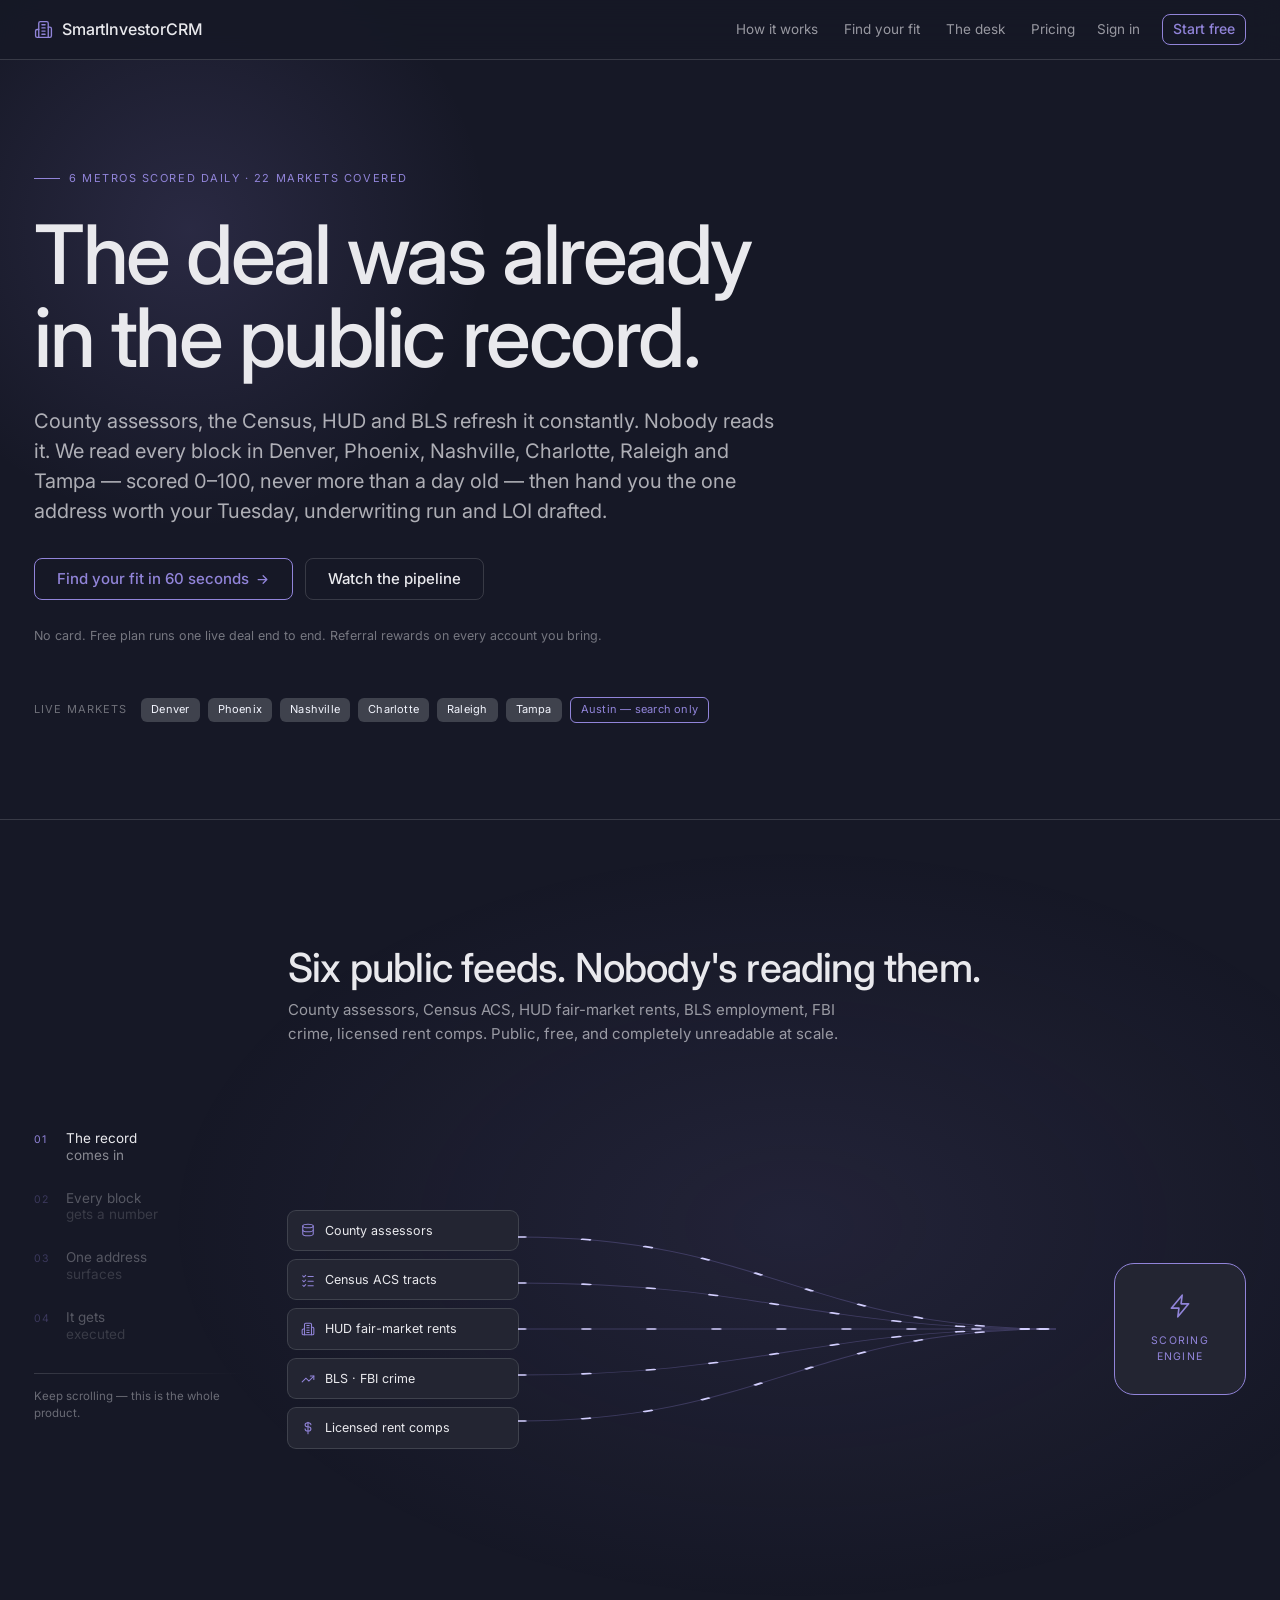
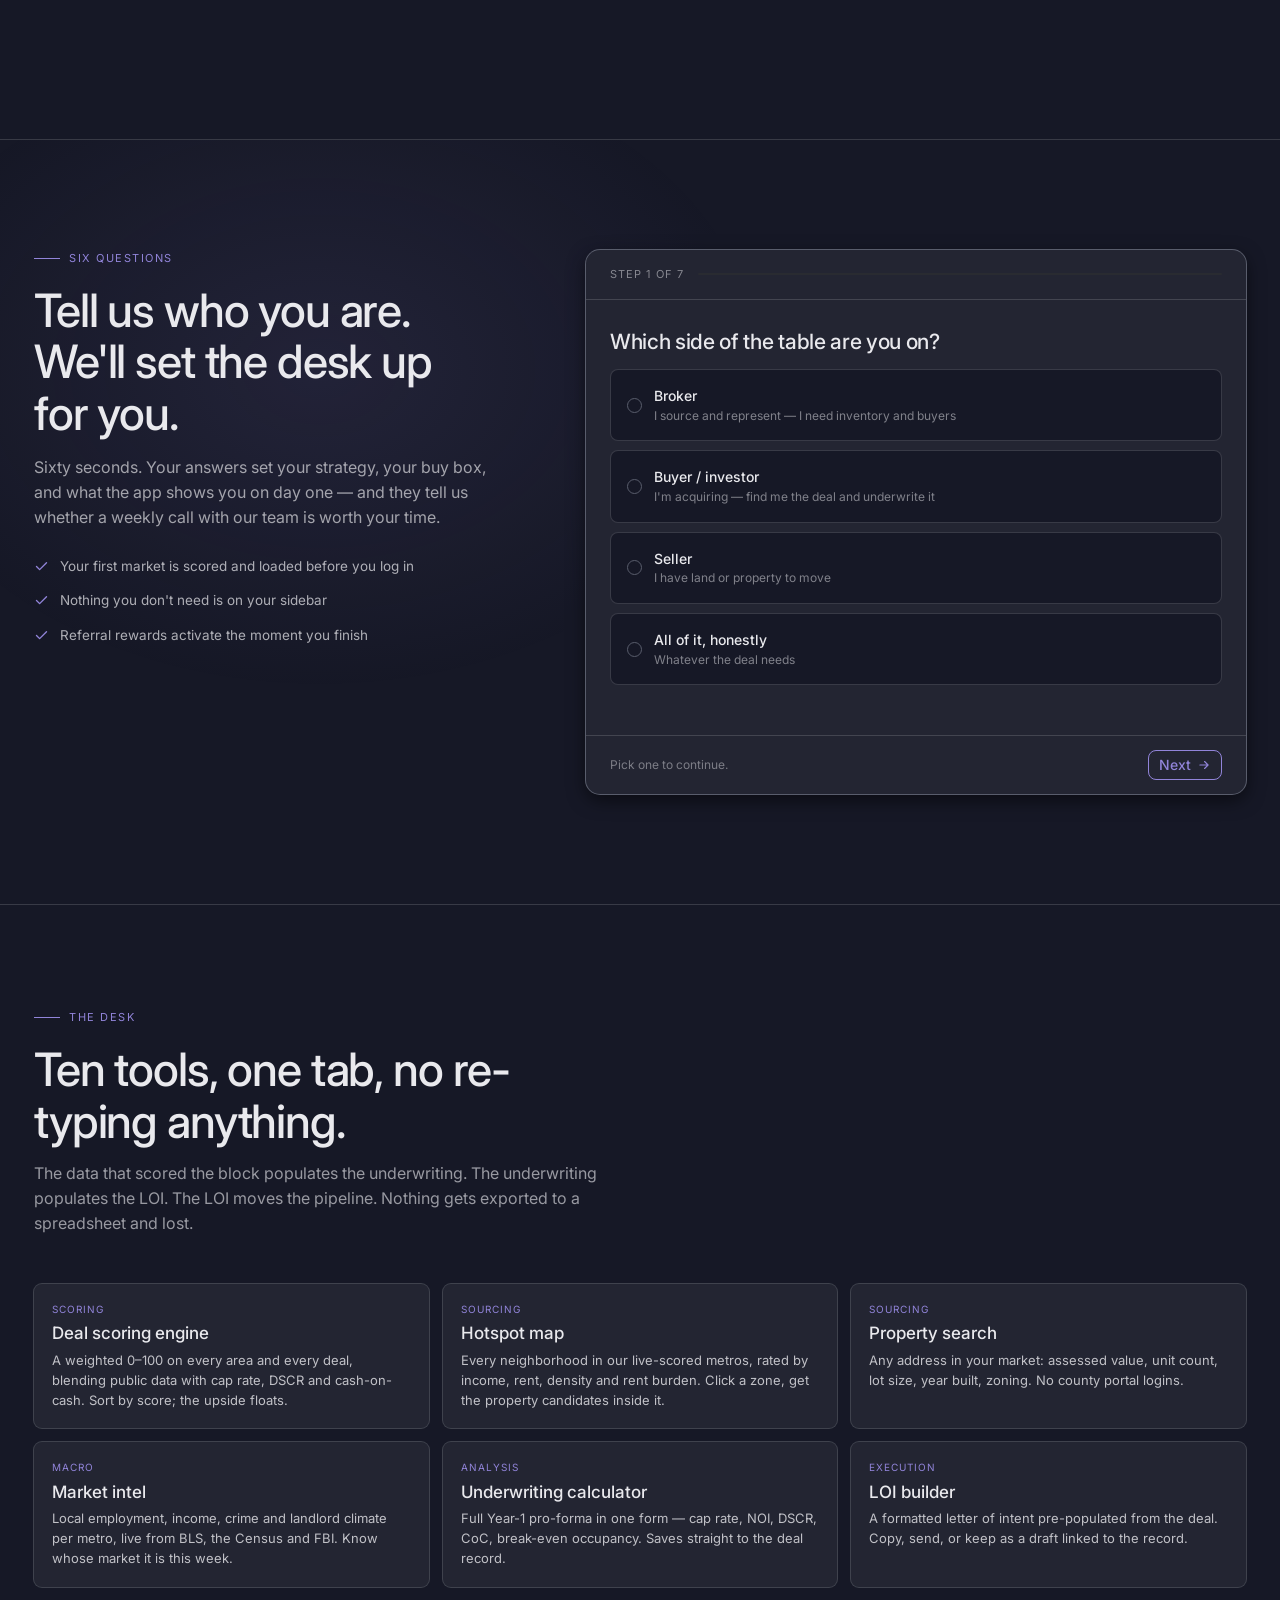
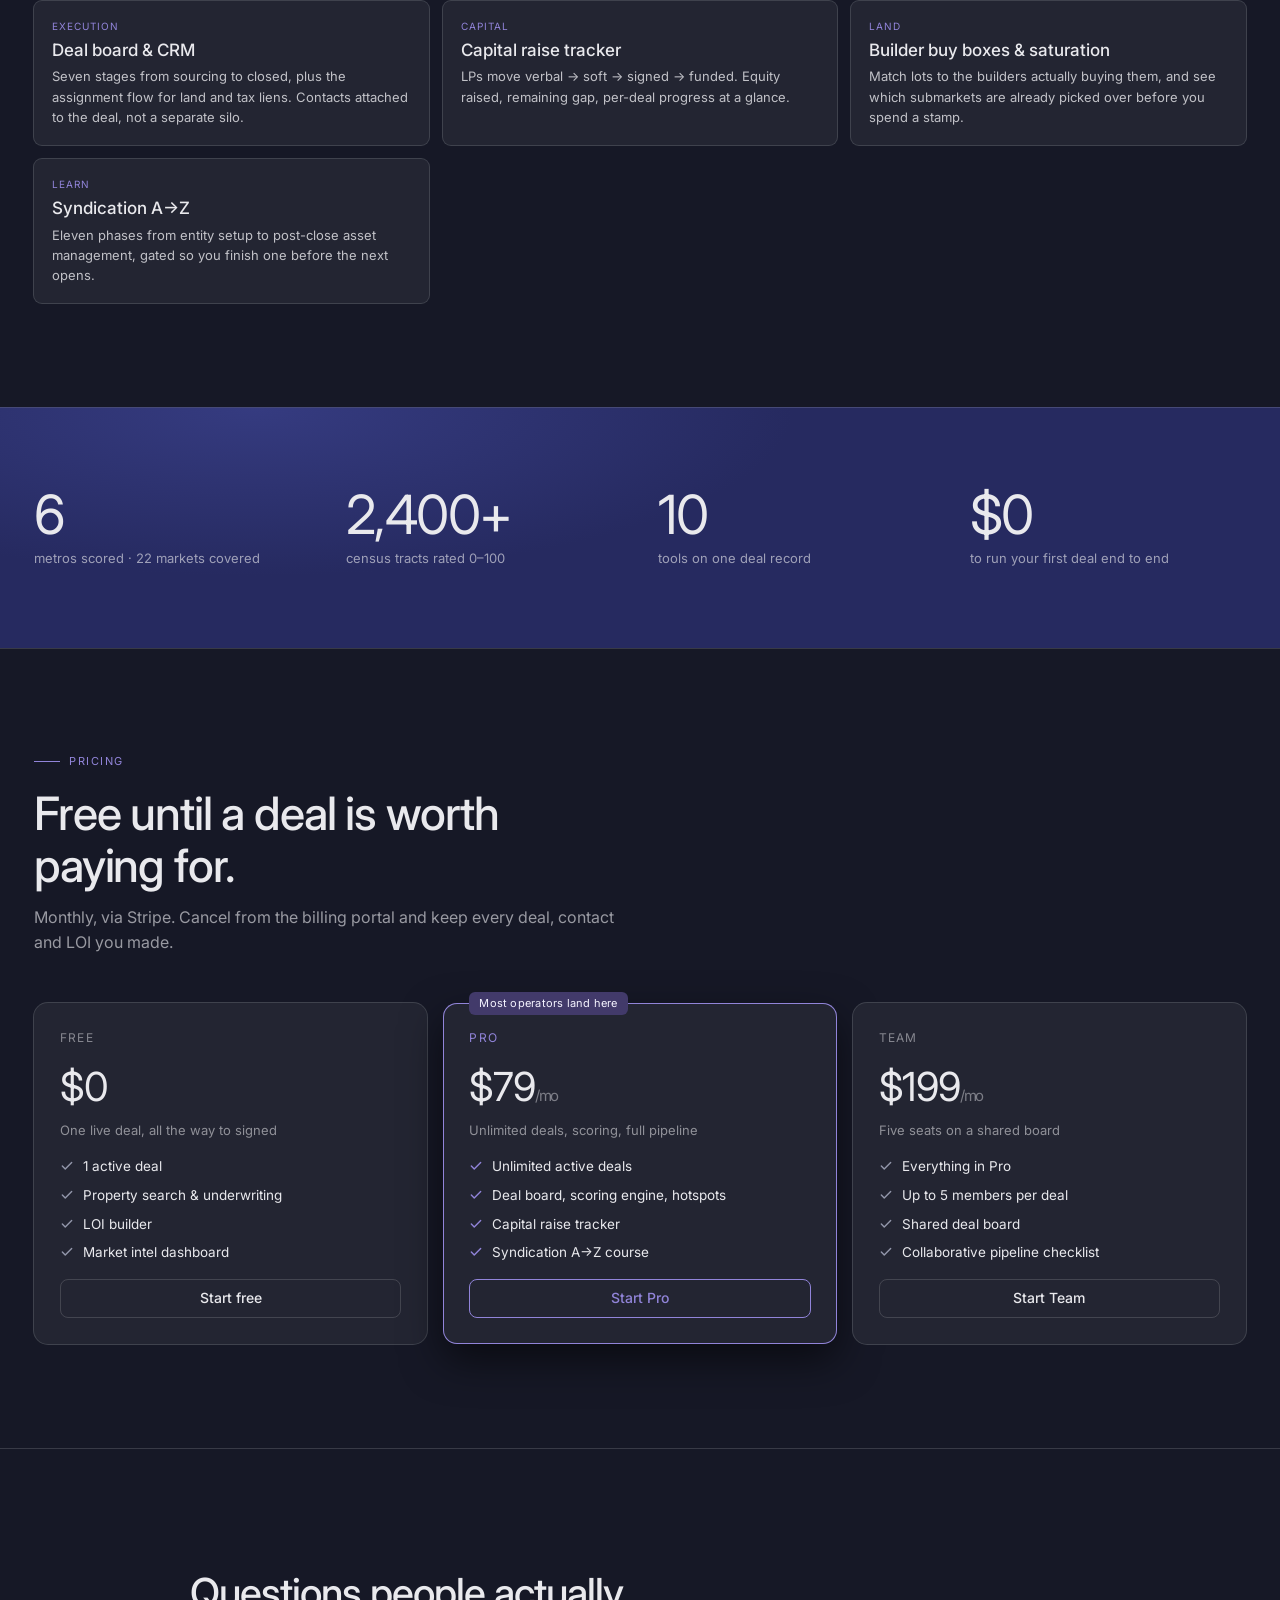
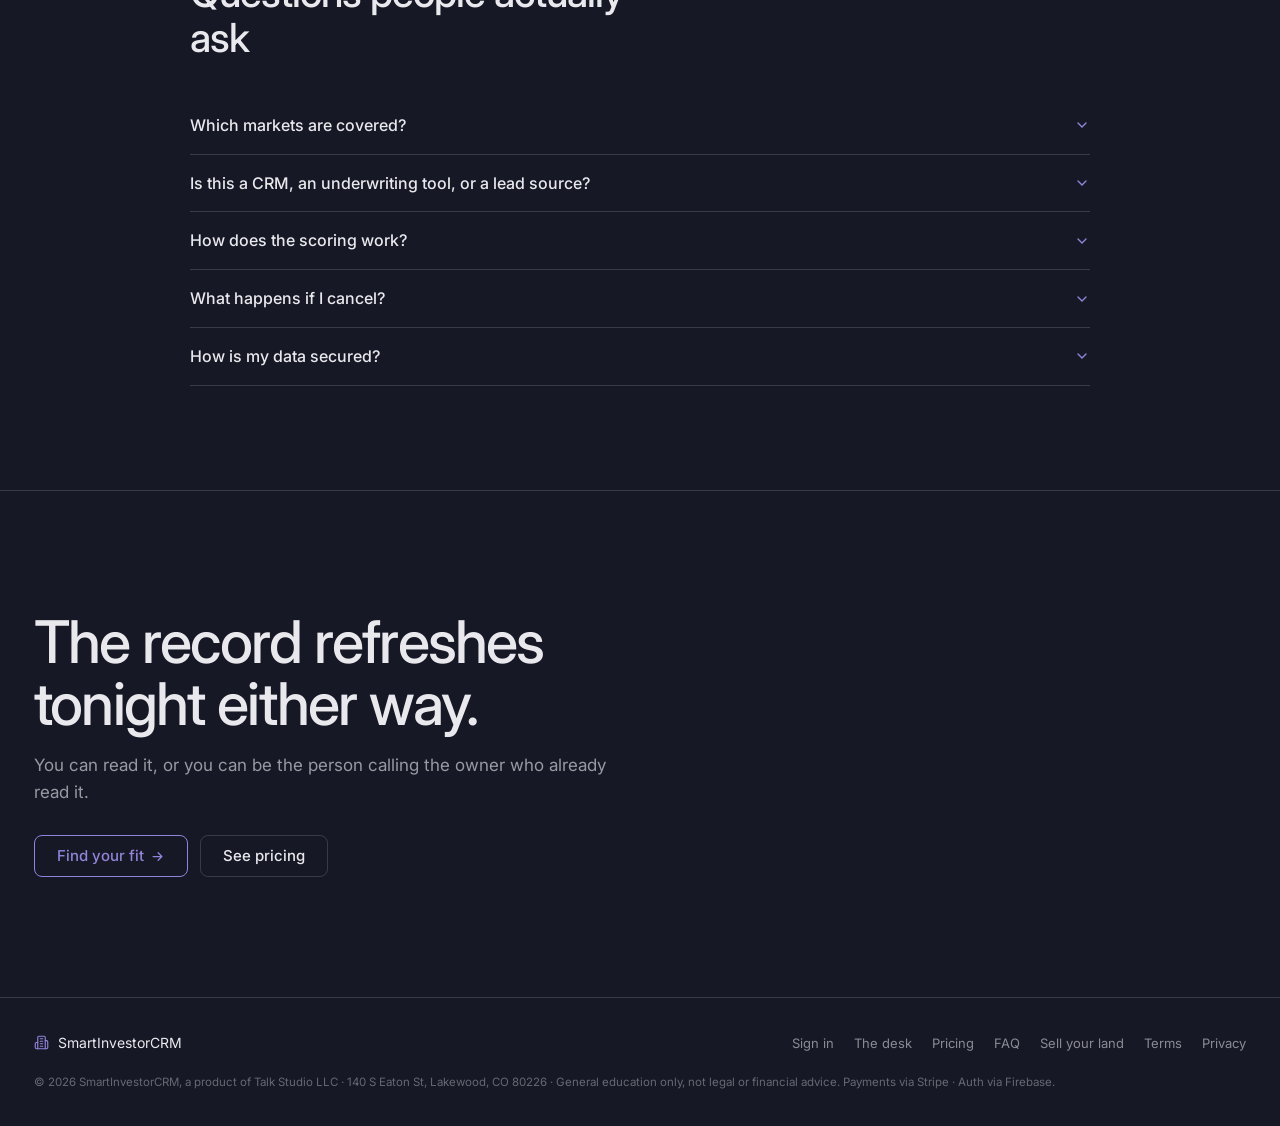
==== commit 4d6a6886: "Make Talk Studio LLC legible as the operator A carrier reviewer checking who runs smartinvestorcrm.c" ====
--- a/index.html
+++ b/index.html
@@ -12,7 +12,13 @@
 <meta charset="UTF-8" />
 <meta name="viewport" content="width=device-width, initial-scale=1.0" />
 <title>SmartInvestorCRM — The deal was already in the public record</title>
-<meta name="description" content="County assessors, the Census, HUD and BLS refresh the public record constantly. SmartInvestorCRM reads it — every block in Denver, Phoenix, Nashville, Charlotte, Raleigh and Tampa, scored 0–100 and never more than a day old — then hands you the one address worth your Tuesday with the underwriting run and the LOI drafted." />
+<meta name="description" content="County assessors, the Census, HUD and BLS refresh the public record constantly. SmartInvestorCRM reads it — every block in Denver, Phoenix, Nashville, Charlotte, Raleigh and Tampa, scored 0–100 and never more than a day old — then hands you the one address worth your Tuesday with the underwriting run and the LOI drafted. SmartInvestorCRM is operated by Talk Studio LLC, a Colorado limited liability company." />
+<!-- The operating company, stated in the head so it is legible on the first
+     request — before any JS runs, and without scrolling to the footer. The
+     entity name here must match the Colorado SoS record and the carrier
+     registrations exactly; see assets/config.js. -->
+<meta name="author" content="Talk Studio LLC" />
+<meta name="application-name" content="SmartInvestorCRM" />
 <link rel="preconnect" href="https://fonts.googleapis.com" />
 <link rel="preconnect" href="https://fonts.gstatic.com" crossorigin />
 <link rel="stylesheet" href="/assets/style.css" />
@@ -494,10 +500,12 @@
       <a href="#pricing">Pricing</a>
       <a href="#faq">FAQ</a>
       <a href="/sell-your-land">Sell your land</a>
+      <a href="/terms">Terms</a>
       <a href="/privacy">Privacy</a>
     </div>
     <p class="legal">
-      &copy; <span id="year">2026</span> SmartInvestorCRM &middot; a <span data-business-name>Talk Studio LLC</span> production
+      &copy; <span id="year">2026</span> SmartInvestorCRM, a product of <span data-business-name>Talk Studio LLC</span>
+      &middot; 140 S Eaton St, Lakewood, CO 80226
       &middot; General education only, not legal or financial advice.
       Payments via Stripe &middot; Auth via Firebase.
     </p>
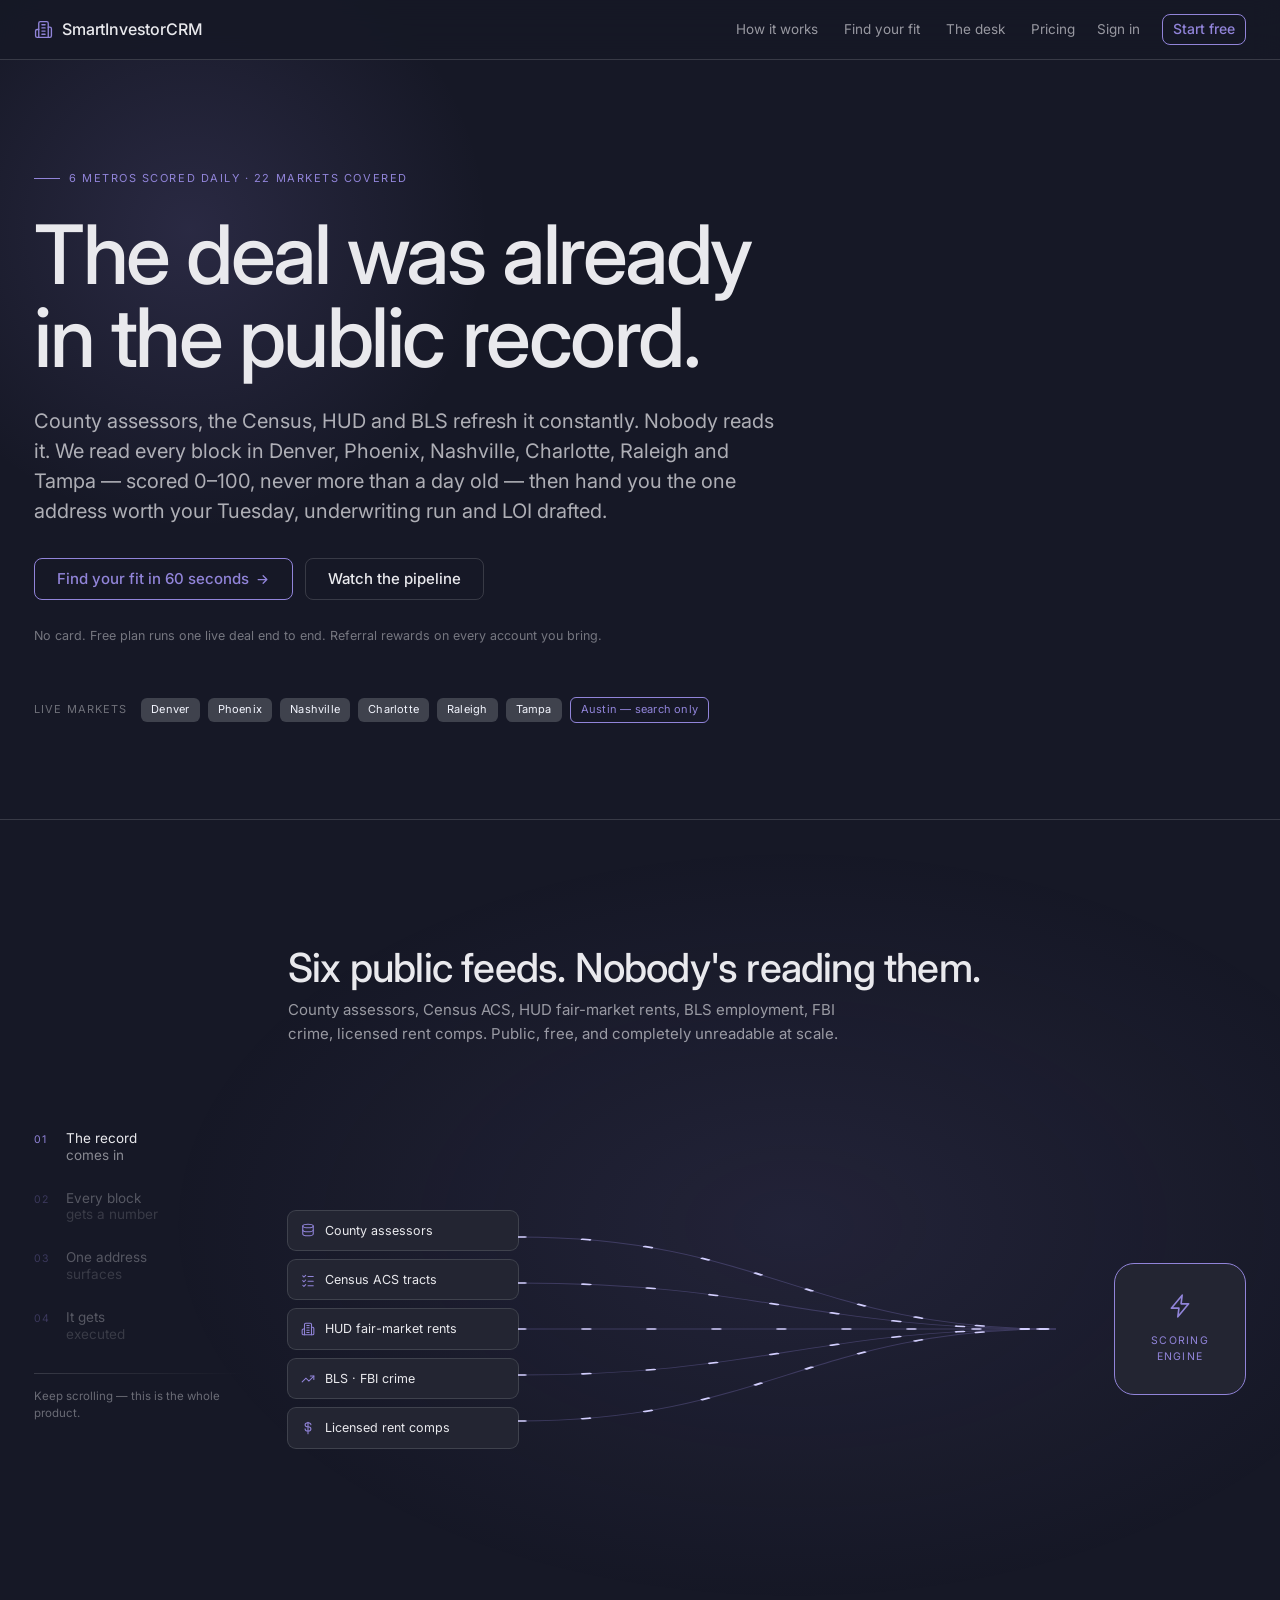
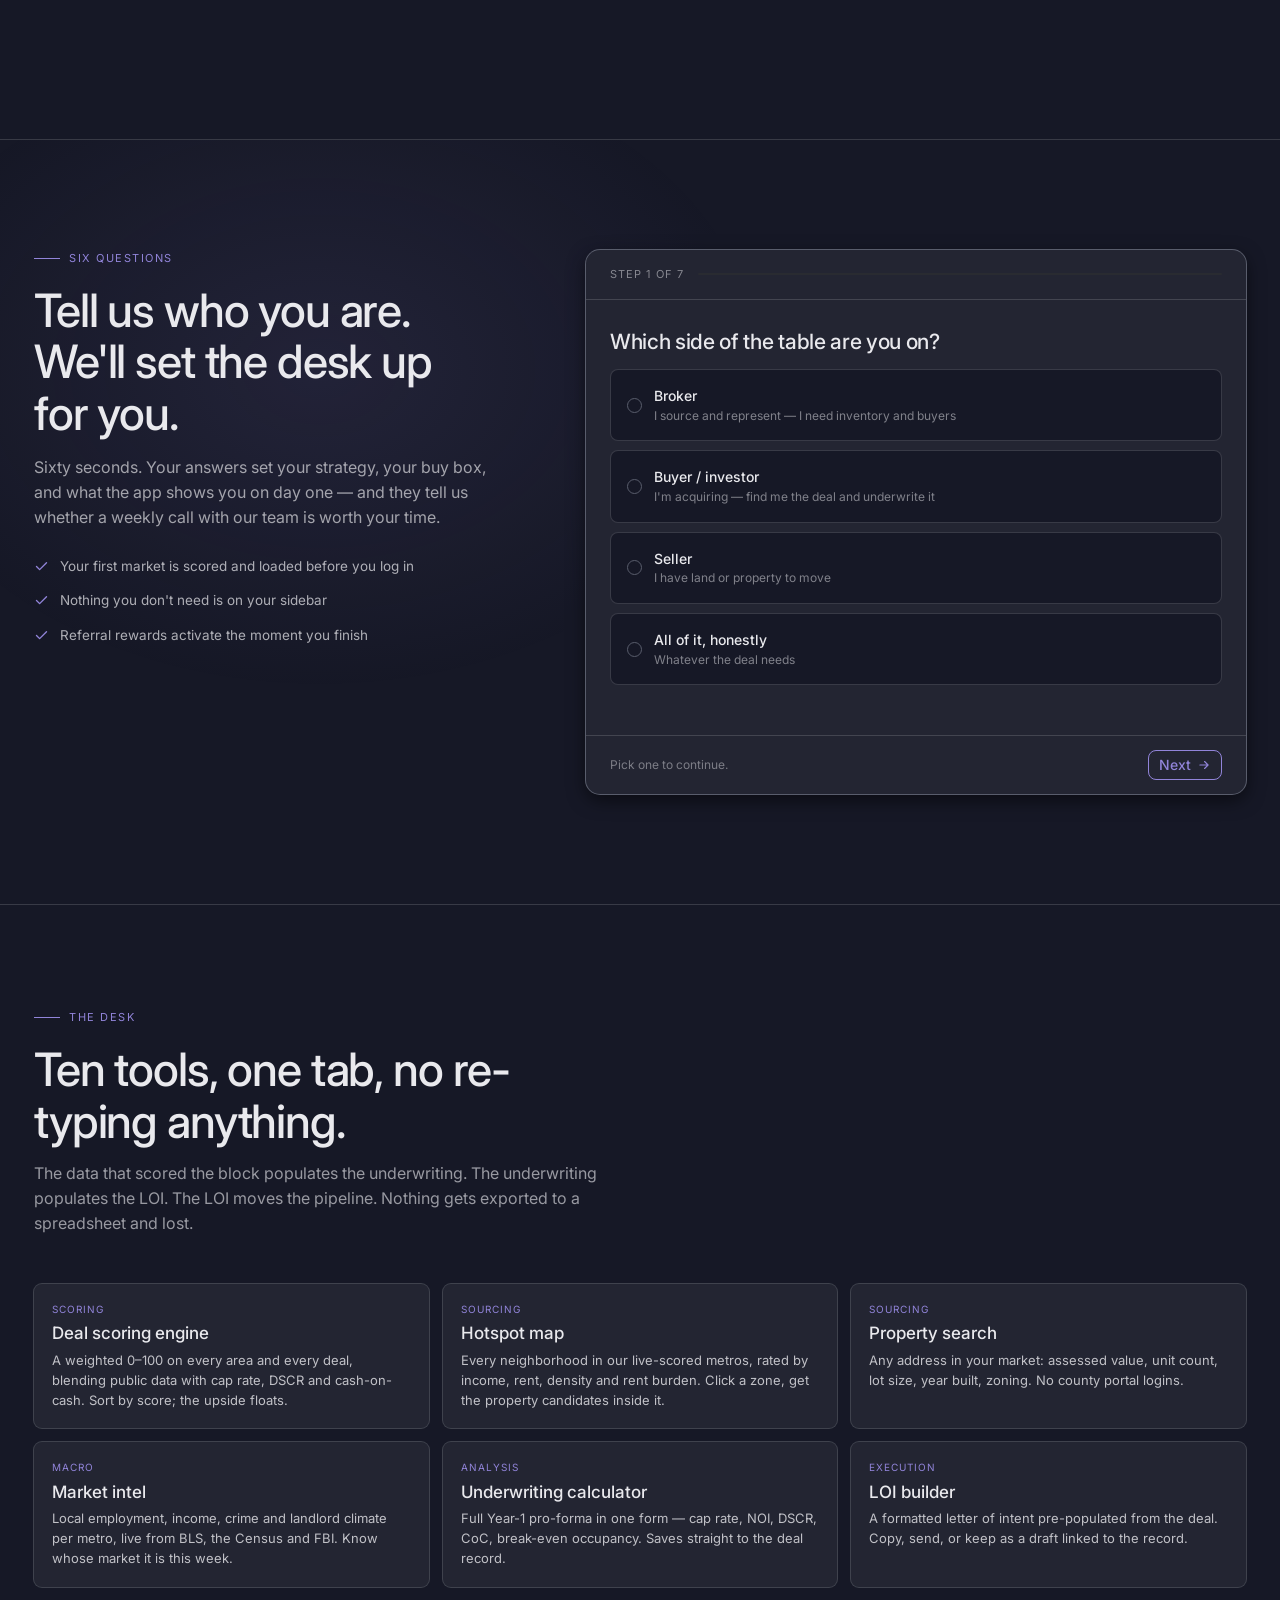
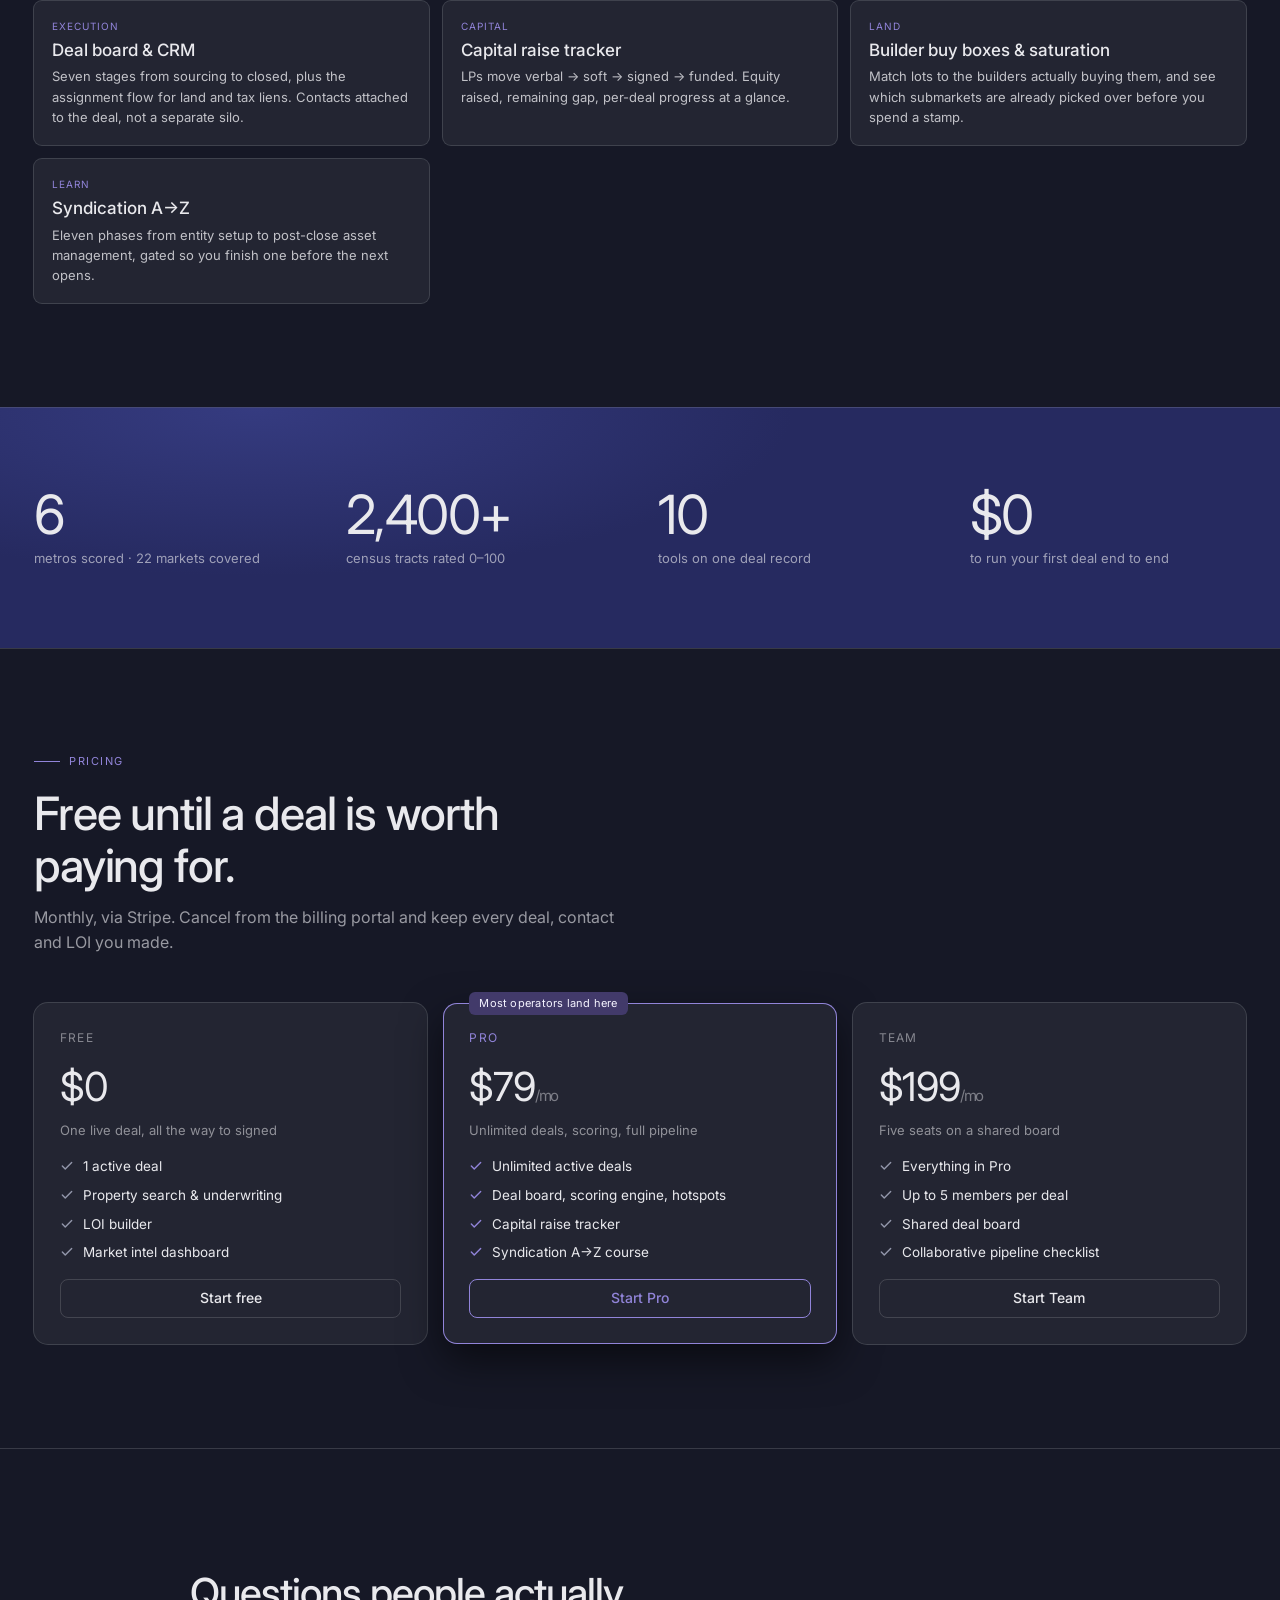
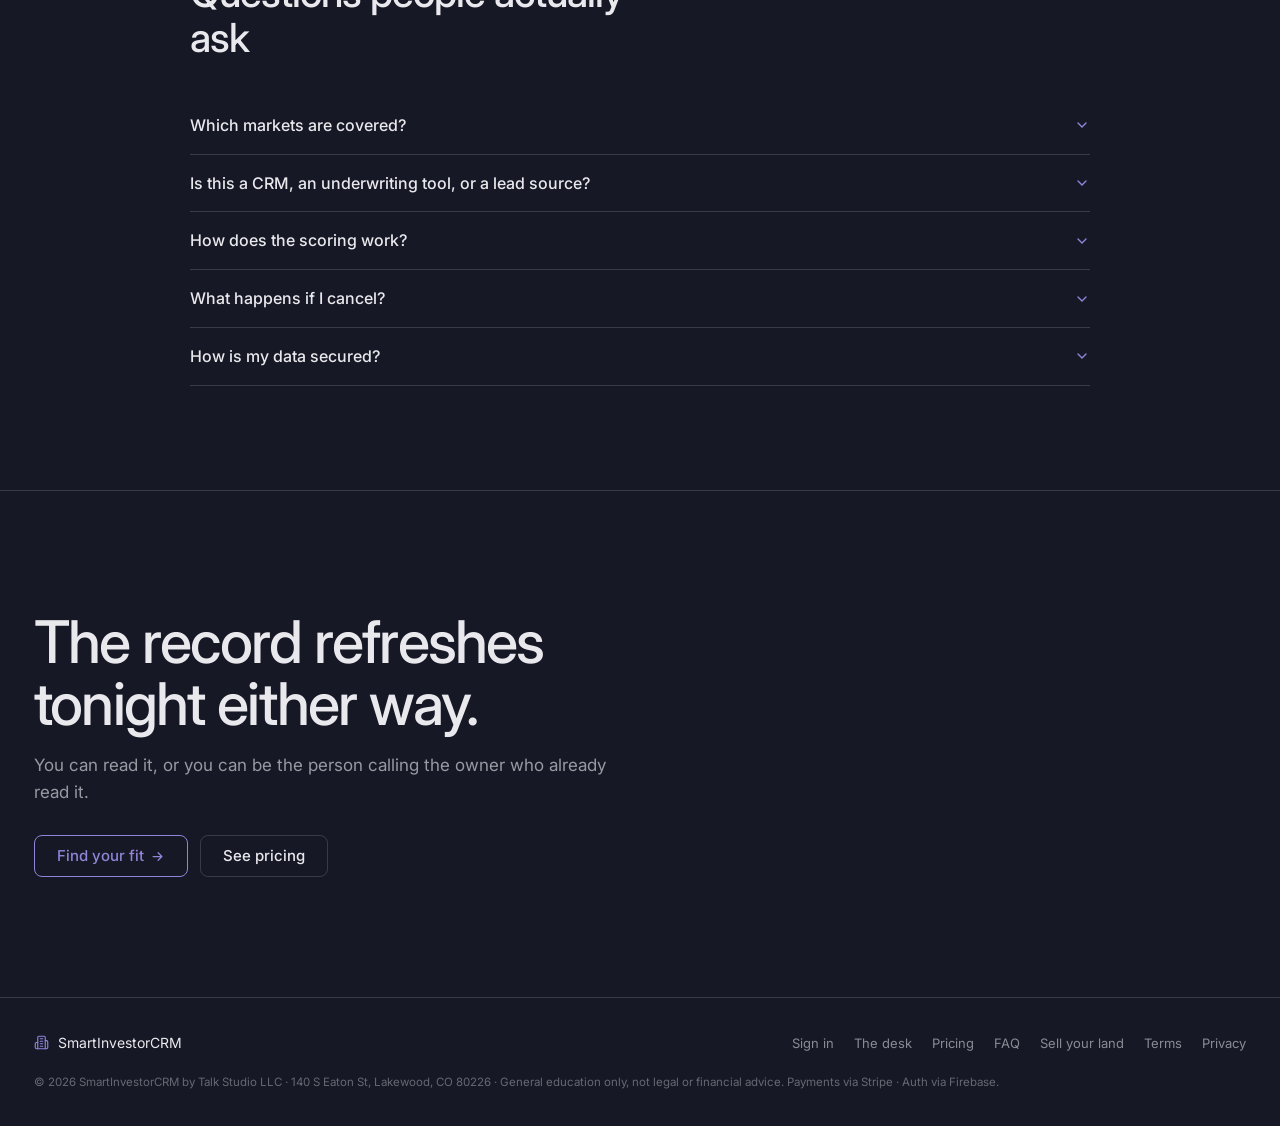
==== commit 2454084a: "Footer: match the wordmark's "by Talk Studio LLC" lockup The logo carries "by Talk Studio LLC" as it" ====
--- a/index.html
+++ b/index.html
@@ -504,7 +504,7 @@
       <a href="/privacy">Privacy</a>
     </div>
     <p class="legal">
-      &copy; <span id="year">2026</span> SmartInvestorCRM, a product of <span data-business-name>Talk Studio LLC</span>
+      &copy; <span id="year">2026</span> SmartInvestorCRM by <span data-business-name>Talk Studio LLC</span>
       &middot; 140 S Eaton St, Lakewood, CO 80226
       &middot; General education only, not legal or financial advice.
       Payments via Stripe &middot; Auth via Firebase.
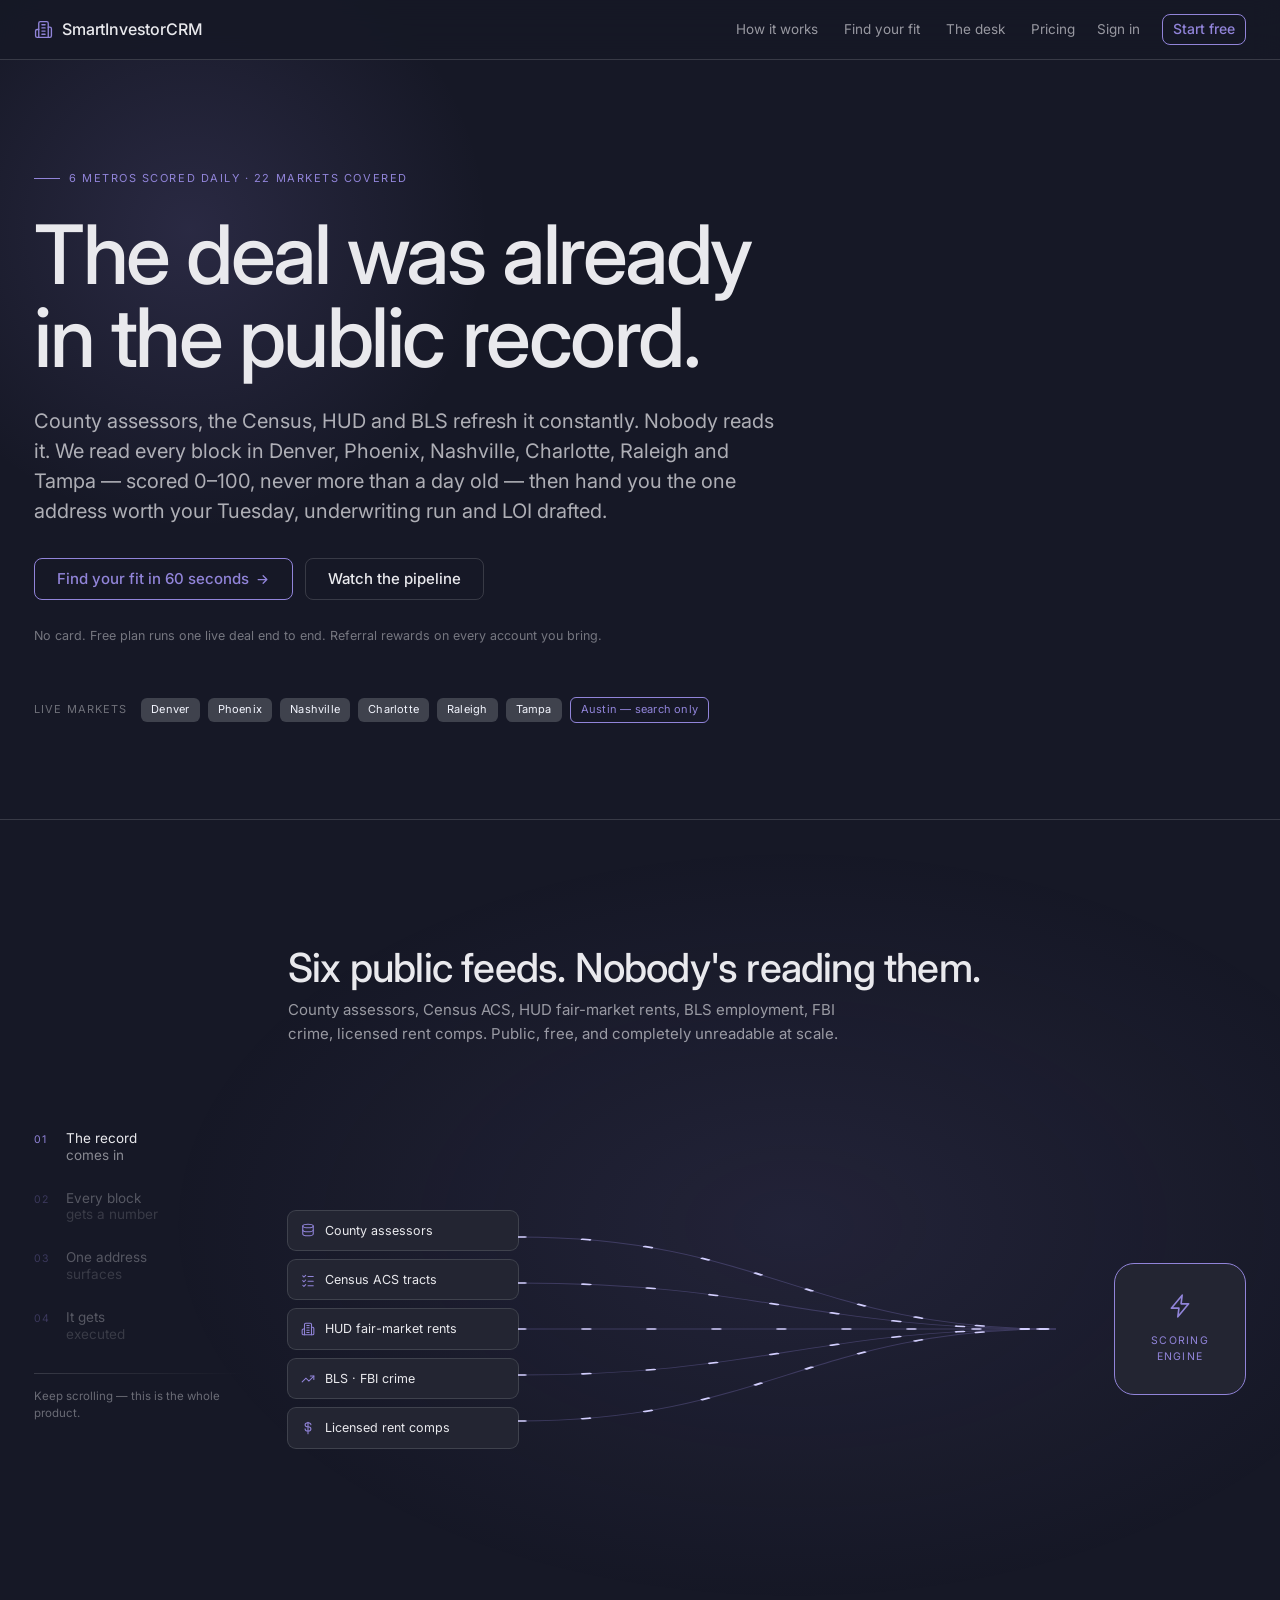
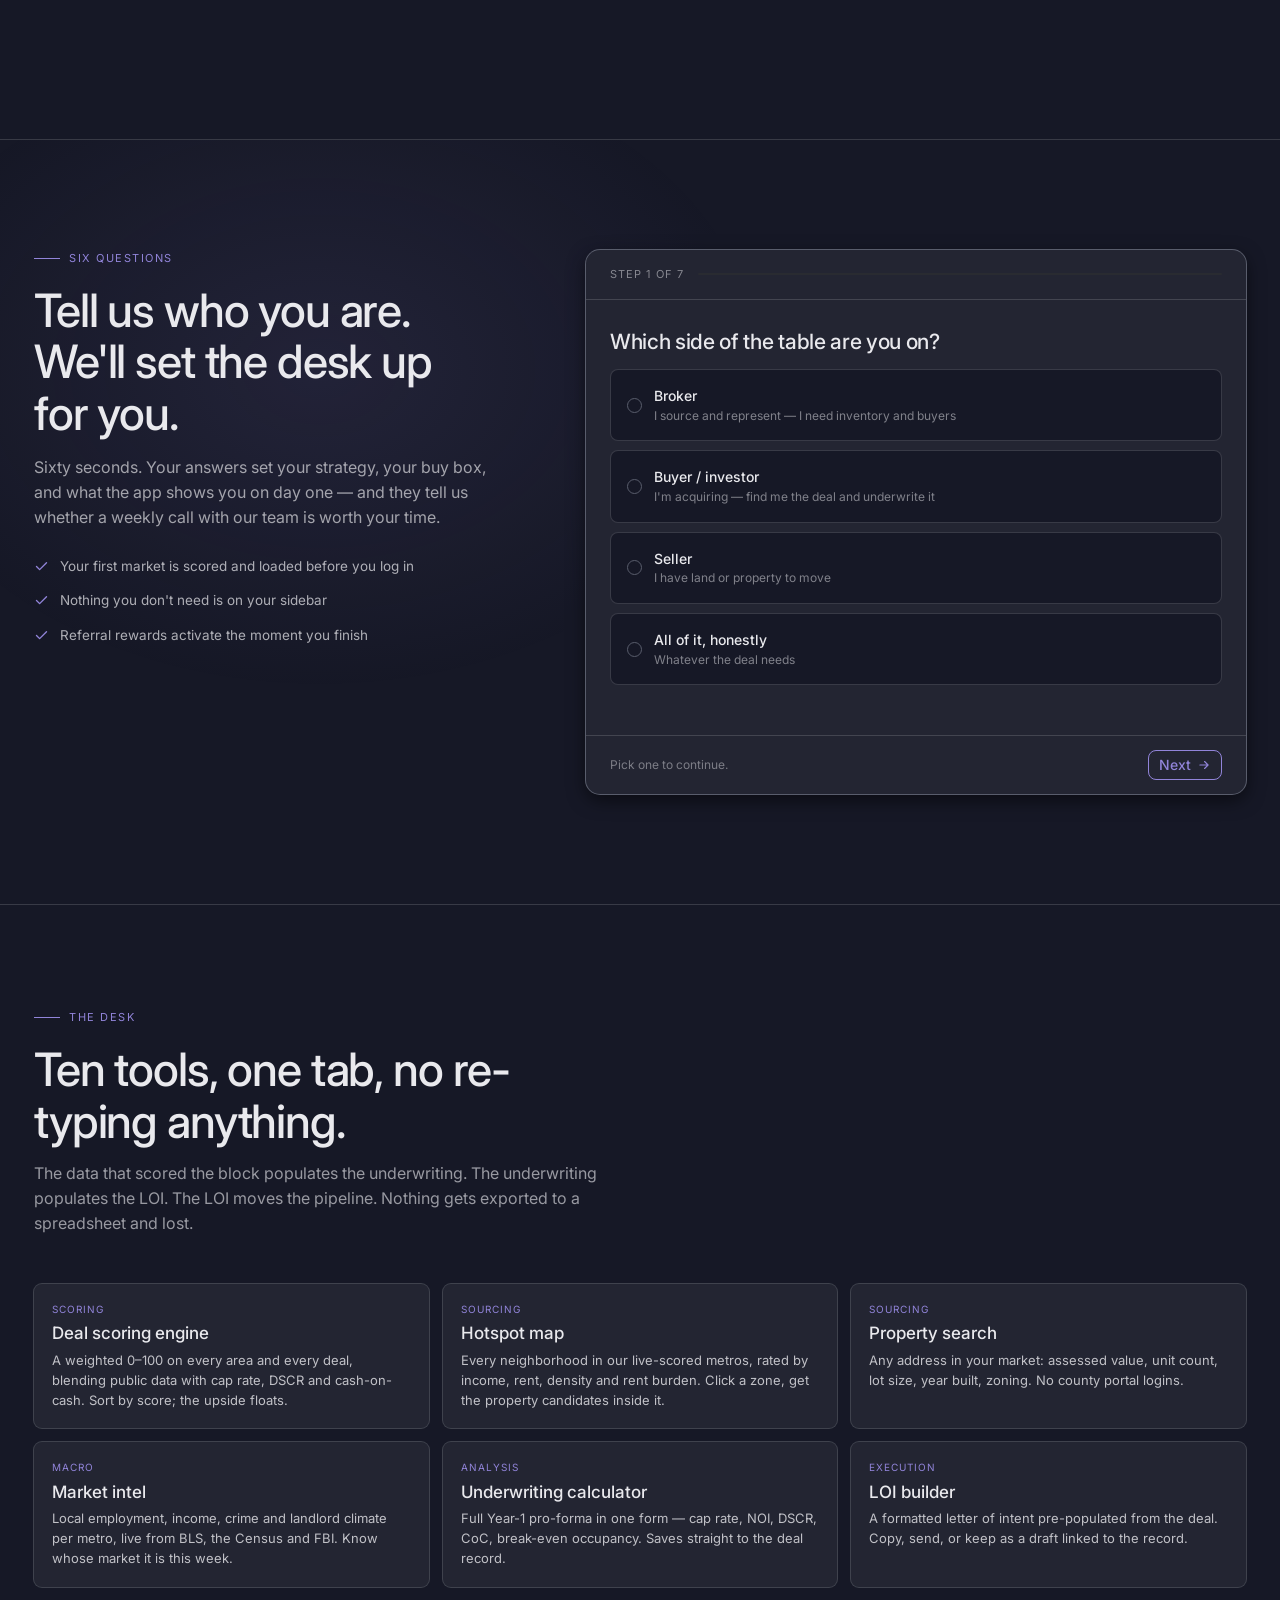
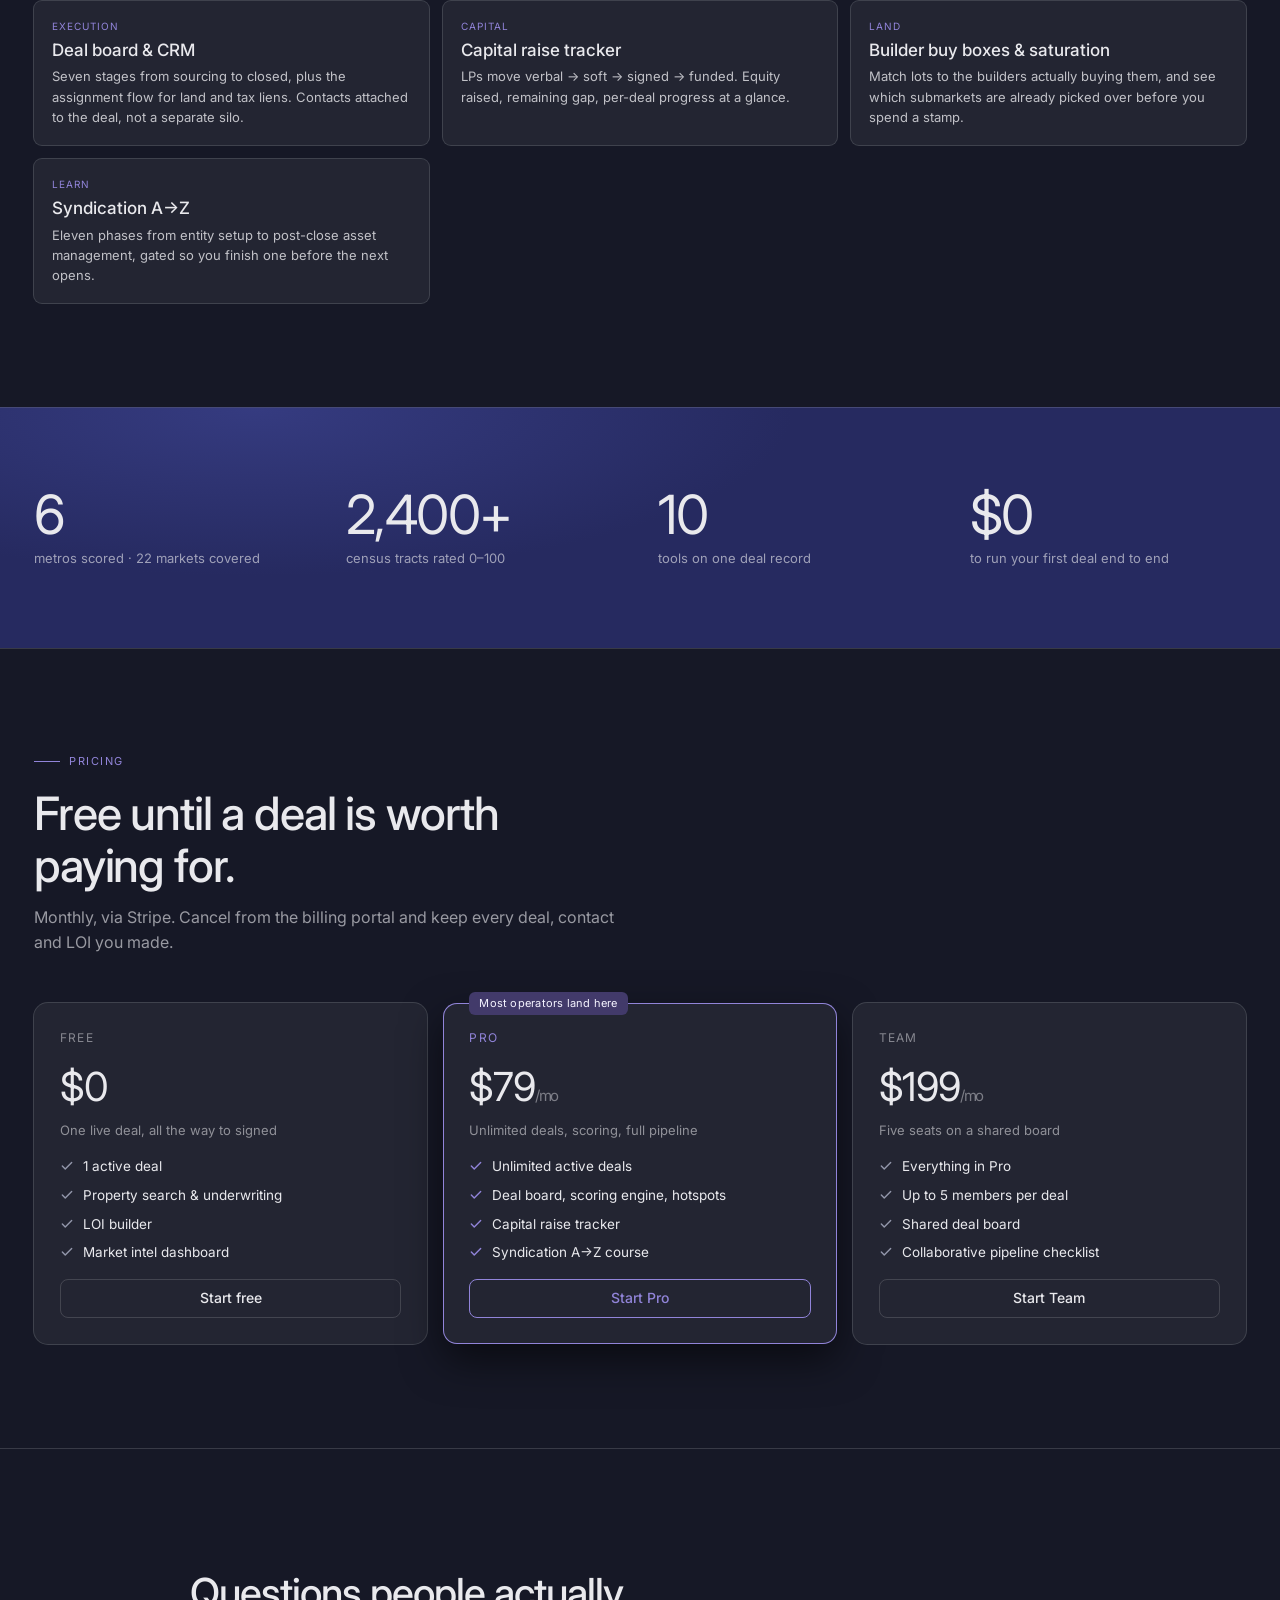
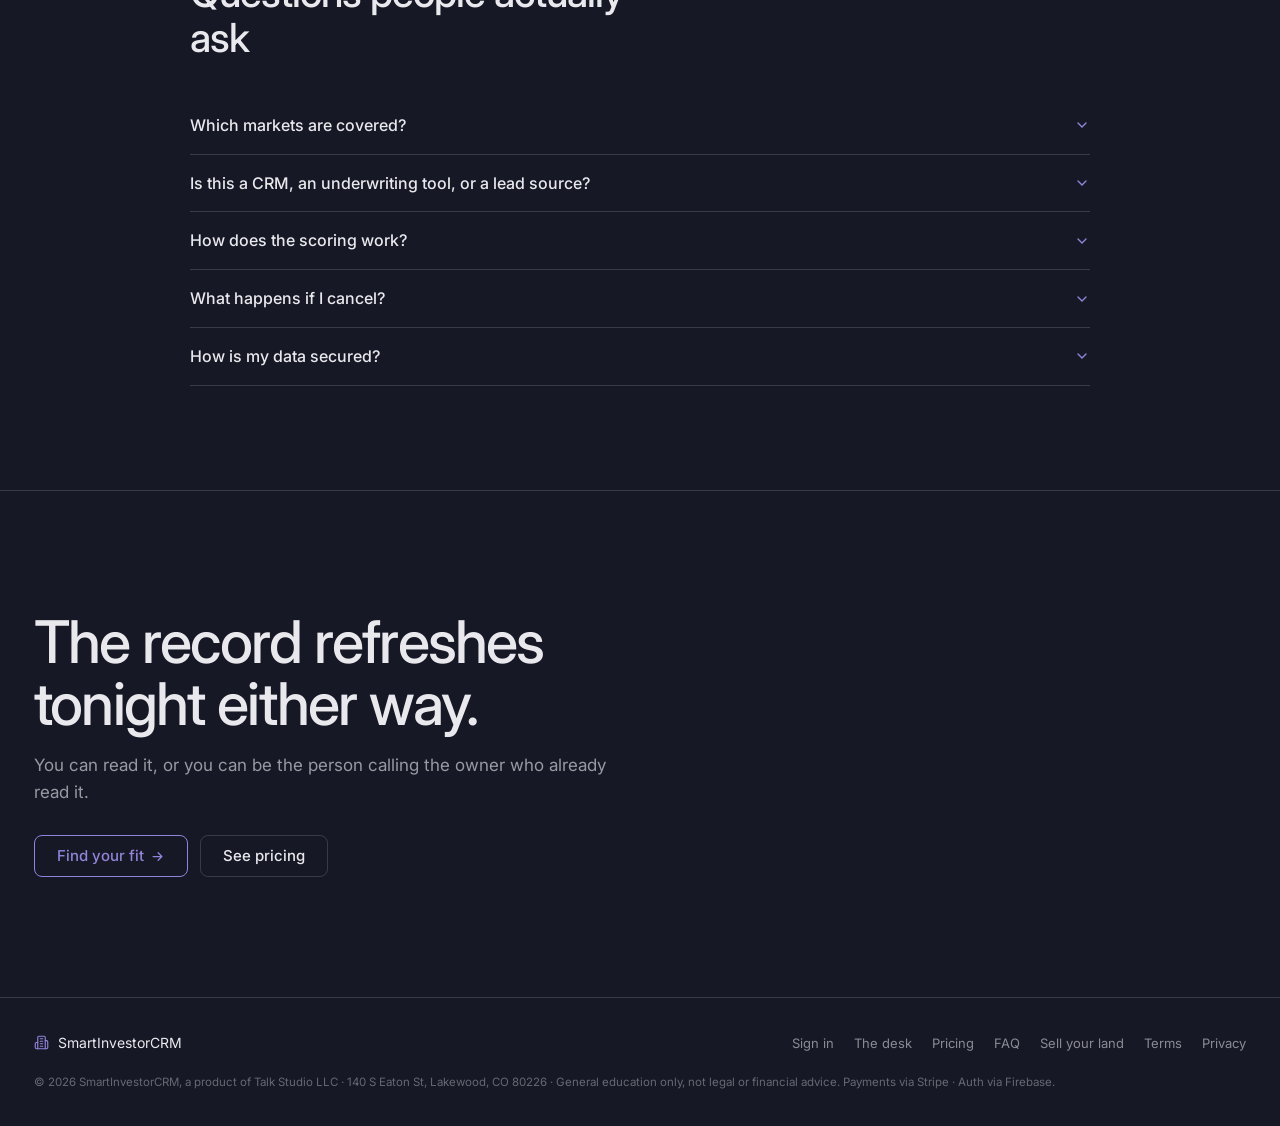
==== commit 18b53fbc: "Name every hand-off into the app, and the funnel that leads to one The marketing site ran the stock " ====
--- a/index.html
+++ b/index.html
@@ -52,21 +52,21 @@
     <a href="#tools">The desk</a>
     <a href="#pricing">Pricing</a>
   </div>
-  <a class="signin" href="https://app.smartinvestorcrm.com/sign-in">Sign in</a>
-  <a class="btn btn-primary" href="#fit">Start free</a>
+  <a class="signin" data-cta="nav_sign_in" href="https://app.smartinvestorcrm.com/sign-in">Sign in</a>
+  <a class="btn btn-primary" data-cta="nav_start_free" href="#fit">Start free</a>
 </nav>
 
-<section class="hero" id="top">
+<section class="hero" id="top" data-section="hero">
   <div class="glow"></div>
   <div class="col">
     <div class="kicker">6 metros scored daily · 22 markets covered</div>
     <h1>The deal was already in the public record.</h1>
     <p class="lede">County assessors, the Census, HUD and BLS refresh it constantly. Nobody reads it. We read every block in Denver, Phoenix, Nashville, Charlotte, Raleigh and Tampa &mdash; scored 0&ndash;100, never more than a day old &mdash; then hand you the one address worth your Tuesday, underwriting run and LOI drafted.</p>
     <div class="ctas">
-      <a class="btn btn-primary btn-lg" href="#fit">Find your fit in 60 seconds
+      <a class="btn btn-primary btn-lg" data-cta="hero_find_fit" href="#fit">Find your fit in 60 seconds
         <svg width="15" height="15" viewBox="0 0 24 24" fill="none" stroke="currentColor" stroke-width="2" stroke-linecap="round" stroke-linejoin="round"><use href="#i-arrow"/></svg>
       </a>
-      <a class="btn btn-secondary btn-lg" href="#story">Watch the pipeline</a>
+      <a class="btn btn-secondary btn-lg" data-cta="hero_watch_pipeline" href="#story">Watch the pipeline</a>
     </div>
     <p class="fineprint">No card. Free plan runs one live deal end to end. Referral rewards on every account you bring.</p>
   </div>
@@ -339,7 +339,7 @@
               <div class="row"><span>Weekly call</span><span data-res-call></span></div>
               <div class="row"><span>Suggested plan</span><span data-res-plan></span></div>
             </div>
-            <a class="btn btn-primary btn-block" href="https://app.smartinvestorcrm.com/sign-up" style="padding:11px">Open the workspace</a>
+            <a class="btn btn-primary btn-block" data-cta="survey_result_open_workspace" href="https://app.smartinvestorcrm.com/sign-up" style="padding:11px">Open the workspace</a>
             <button class="btn btn-secondary btn-block" data-restart style="padding:9px">Start over</button>
           </div>
 
@@ -411,7 +411,7 @@
           <li><svg width="14" height="14" viewBox="0 0 24 24" fill="none" stroke="var(--color-neutral-500)" stroke-width="2.4" stroke-linecap="round" stroke-linejoin="round"><use href="#i-check"/></svg>LOI builder</li>
           <li><svg width="14" height="14" viewBox="0 0 24 24" fill="none" stroke="var(--color-neutral-500)" stroke-width="2.4" stroke-linecap="round" stroke-linejoin="round"><use href="#i-check"/></svg>Market intel dashboard</li>
         </ul>
-        <a class="btn btn-secondary btn-block" href="#fit">Start free</a>
+        <a class="btn btn-secondary btn-block" data-cta="pricing_free_start" data-plan="free" href="#fit">Start free</a>
       </div>
 
       <div class="plan featured">
@@ -427,7 +427,7 @@
           <li><svg width="14" height="14" viewBox="0 0 24 24" fill="none" stroke="var(--color-accent)" stroke-width="2.4" stroke-linecap="round" stroke-linejoin="round"><use href="#i-check"/></svg>Capital raise tracker</li>
           <li><svg width="14" height="14" viewBox="0 0 24 24" fill="none" stroke="var(--color-accent)" stroke-width="2.4" stroke-linecap="round" stroke-linejoin="round"><use href="#i-check"/></svg>Syndication A&rarr;Z course</li>
         </ul>
-        <a class="btn btn-primary btn-block" href="https://app.smartinvestorcrm.com/sign-up?plan=pro">Start Pro</a>
+        <a class="btn btn-primary btn-block" data-cta="pricing_pro_start" href="https://app.smartinvestorcrm.com/sign-up?plan=pro">Start Pro</a>
       </div>
 
       <div class="plan">
@@ -442,7 +442,7 @@
           <li><svg width="14" height="14" viewBox="0 0 24 24" fill="none" stroke="var(--color-neutral-500)" stroke-width="2.4" stroke-linecap="round" stroke-linejoin="round"><use href="#i-check"/></svg>Shared deal board</li>
           <li><svg width="14" height="14" viewBox="0 0 24 24" fill="none" stroke="var(--color-neutral-500)" stroke-width="2.4" stroke-linecap="round" stroke-linejoin="round"><use href="#i-check"/></svg>Collaborative pipeline checklist</li>
         </ul>
-        <a class="btn btn-secondary btn-block" href="https://app.smartinvestorcrm.com/sign-up?plan=team">Start Team</a>
+        <a class="btn btn-secondary btn-block" data-cta="pricing_team_start" href="https://app.smartinvestorcrm.com/sign-up?plan=team">Start Team</a>
       </div>
     </div>
   </div>
@@ -475,15 +475,15 @@
   </div>
 </section>
 
-<section class="close">
+<section class="close" data-section="close">
   <div class="wrap">
     <h2>The record refreshes tonight either way.</h2>
     <p>You can read it, or you can be the person calling the owner who already read it.</p>
     <div class="ctas">
-      <a class="btn btn-primary btn-lg" href="#fit">Find your fit
+      <a class="btn btn-primary btn-lg" data-cta="closing_find_fit" href="#fit">Find your fit
         <svg width="15" height="15" viewBox="0 0 24 24" fill="none" stroke="currentColor" stroke-width="2" stroke-linecap="round" stroke-linejoin="round"><use href="#i-arrow"/></svg>
       </a>
-      <a class="btn btn-secondary btn-lg" href="#pricing">See pricing</a>
+      <a class="btn btn-secondary btn-lg" data-cta="closing_see_pricing" href="#pricing">See pricing</a>
     </div>
   </div>
 </section>
@@ -495,16 +495,16 @@
       SmartInvestorCRM
     </div>
     <div class="links">
-      <a href="https://app.smartinvestorcrm.com/sign-in">Sign in</a>
+      <a data-cta="footer_sign_in" href="https://app.smartinvestorcrm.com/sign-in">Sign in</a>
       <a href="#tools">The desk</a>
       <a href="#pricing">Pricing</a>
       <a href="#faq">FAQ</a>
-      <a href="/sell-your-land">Sell your land</a>
+      <a data-cta="footer_sell_your_land" href="/sell-your-land">Sell your land</a>
       <a href="/terms">Terms</a>
       <a href="/privacy">Privacy</a>
     </div>
     <p class="legal">
-      &copy; <span id="year">2026</span> SmartInvestorCRM by <span data-business-name>Talk Studio LLC</span>
+      &copy; <span id="year">2026</span> SmartInvestorCRM, a product of <span data-business-name>Talk Studio LLC</span>
       &middot; 140 S Eaton St, Lakewood, CO 80226
       &middot; General education only, not legal or financial advice.
       Payments via Stripe &middot; Auth via Firebase.
@@ -526,6 +526,7 @@
     for (var i = 0; i < nodes.length; i++) nodes[i].textContent = name;
   })();
 </script>
+<script src="/assets/analytics.js"></script>
 <script src="/assets/story.js"></script>
 <script src="/assets/survey.js"></script>
 </body>
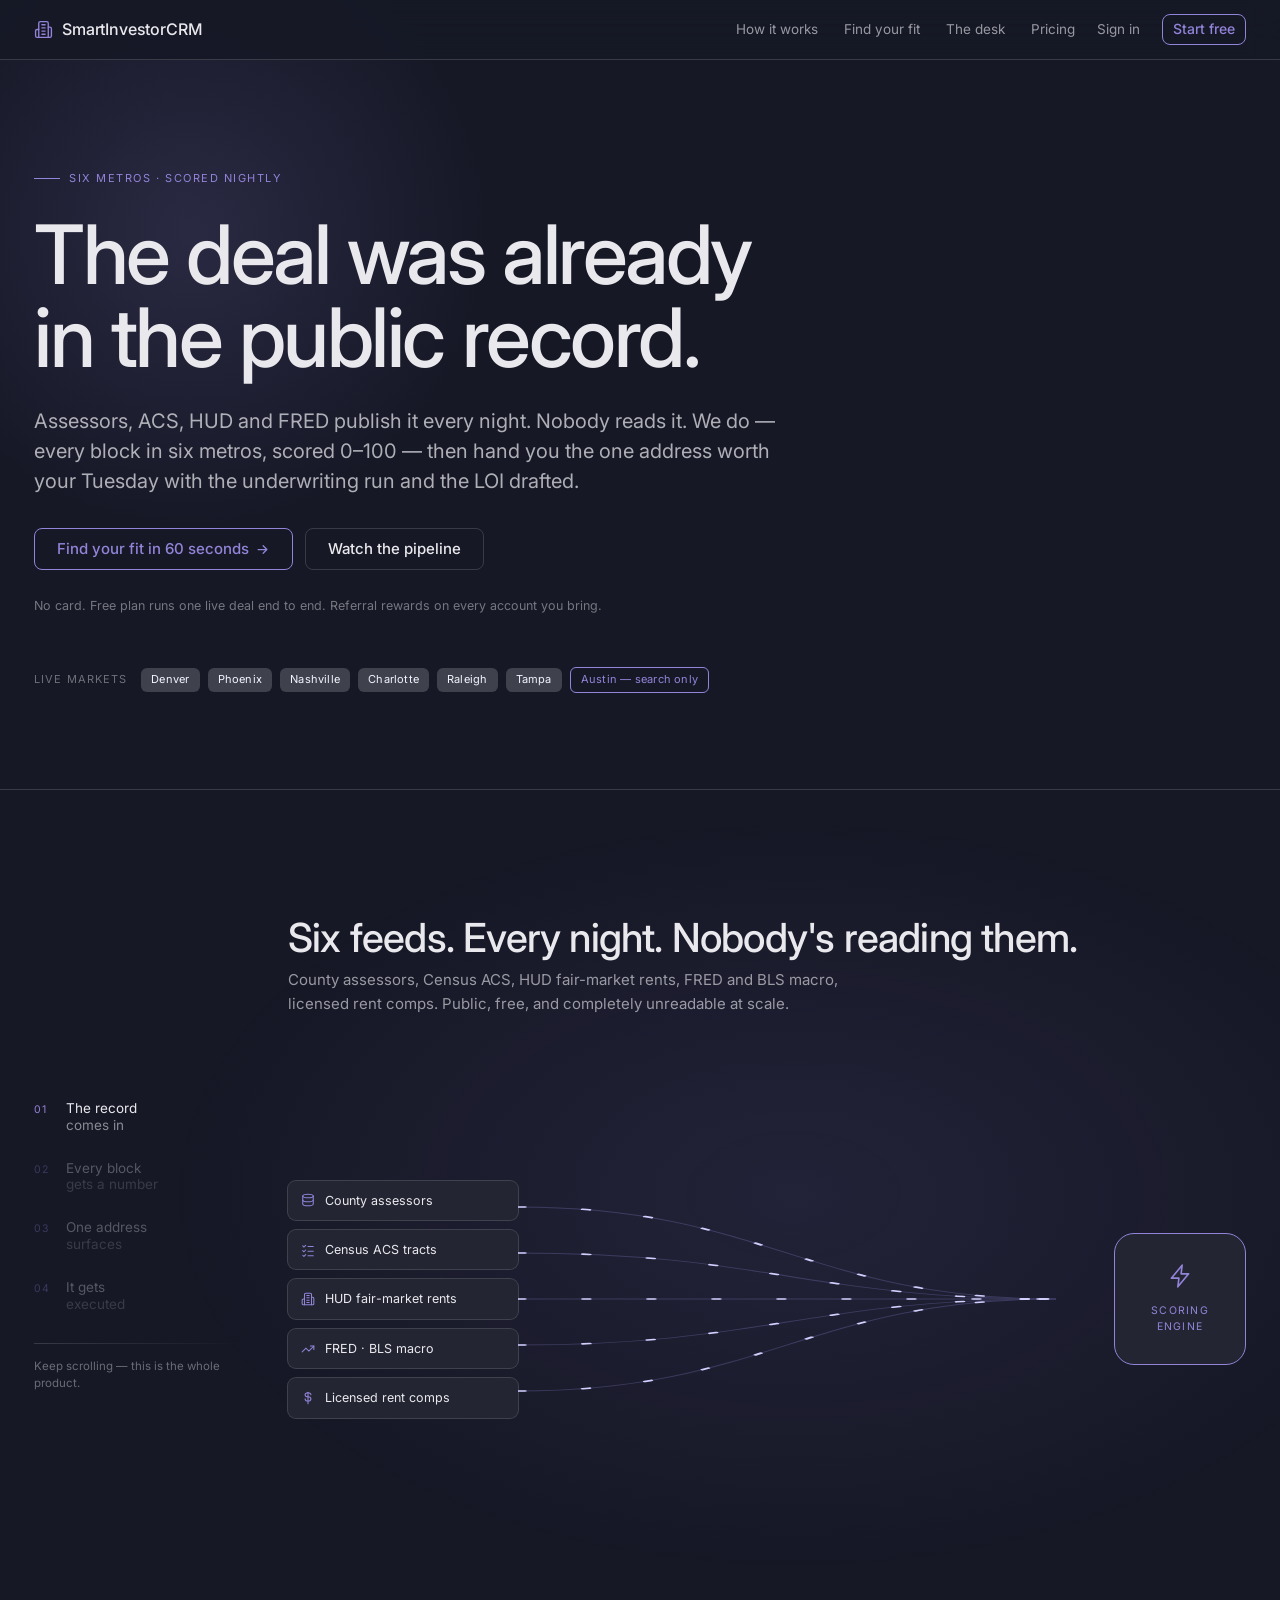
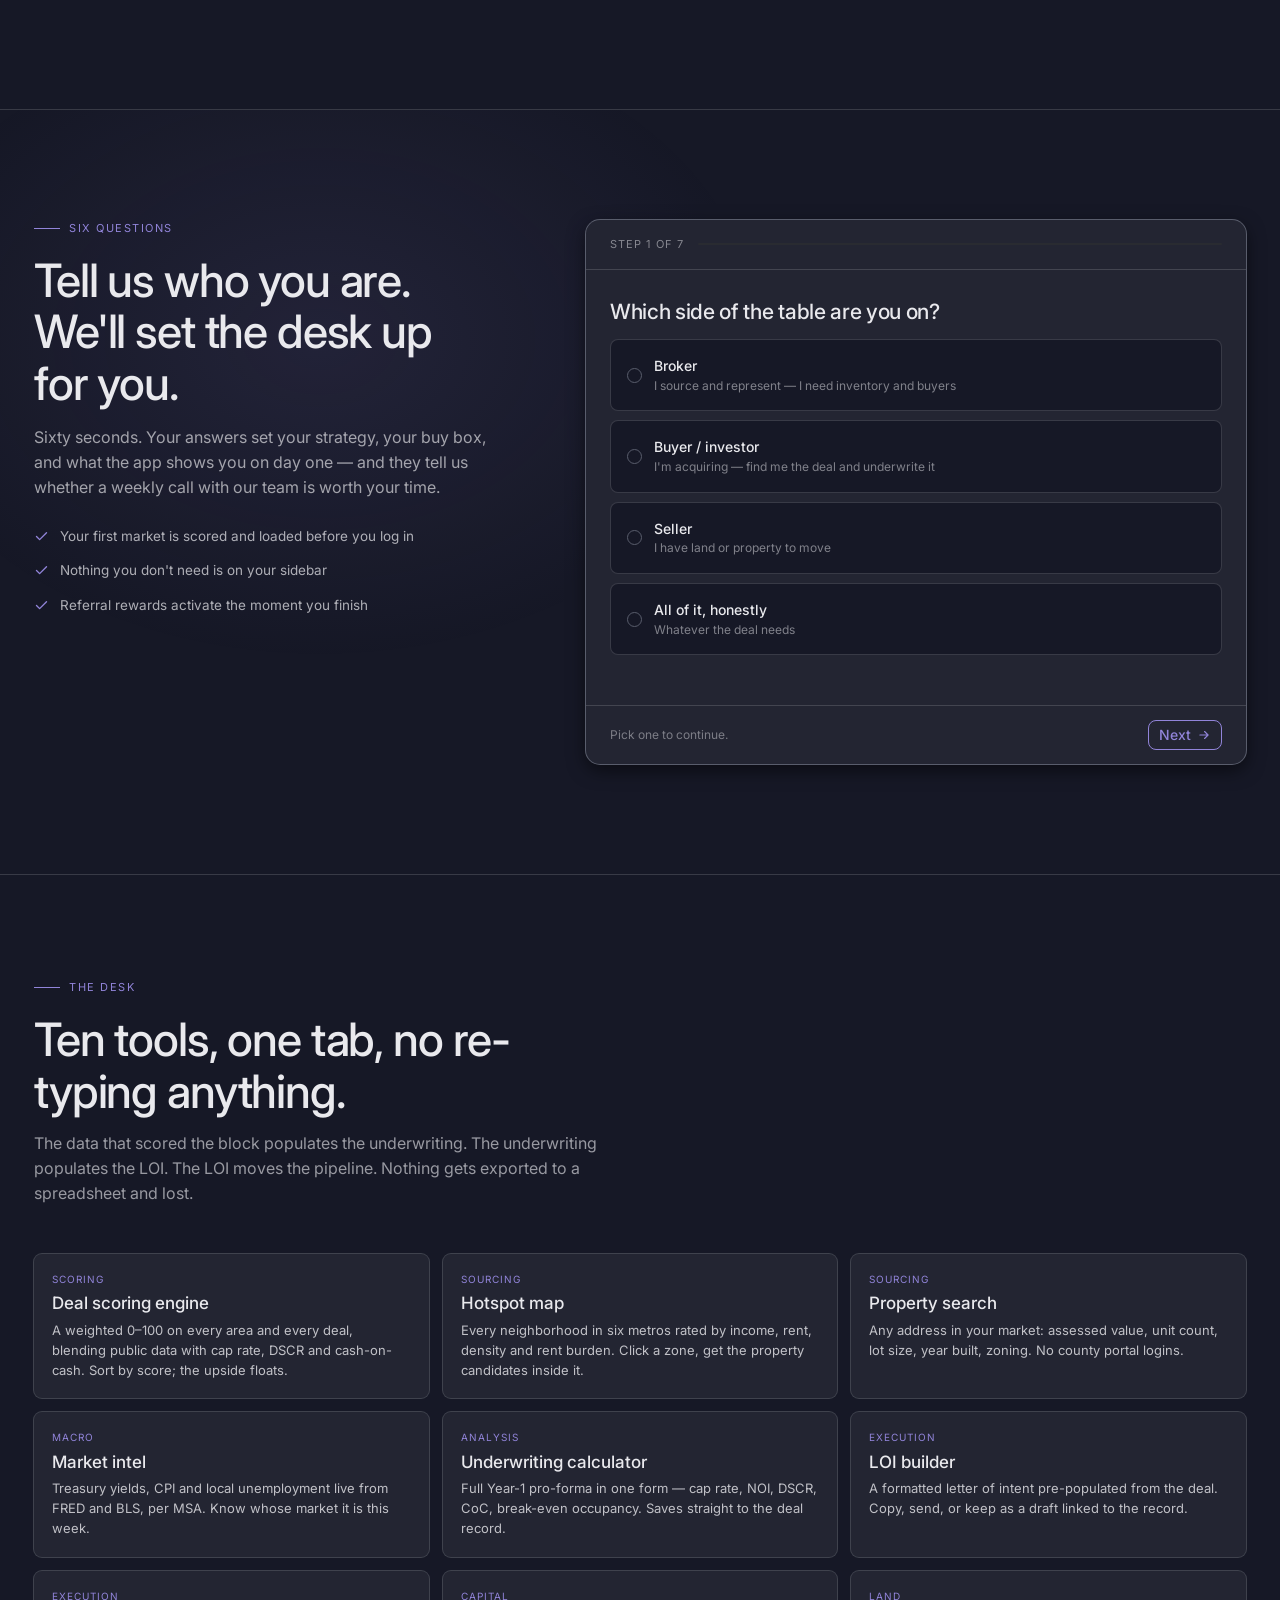
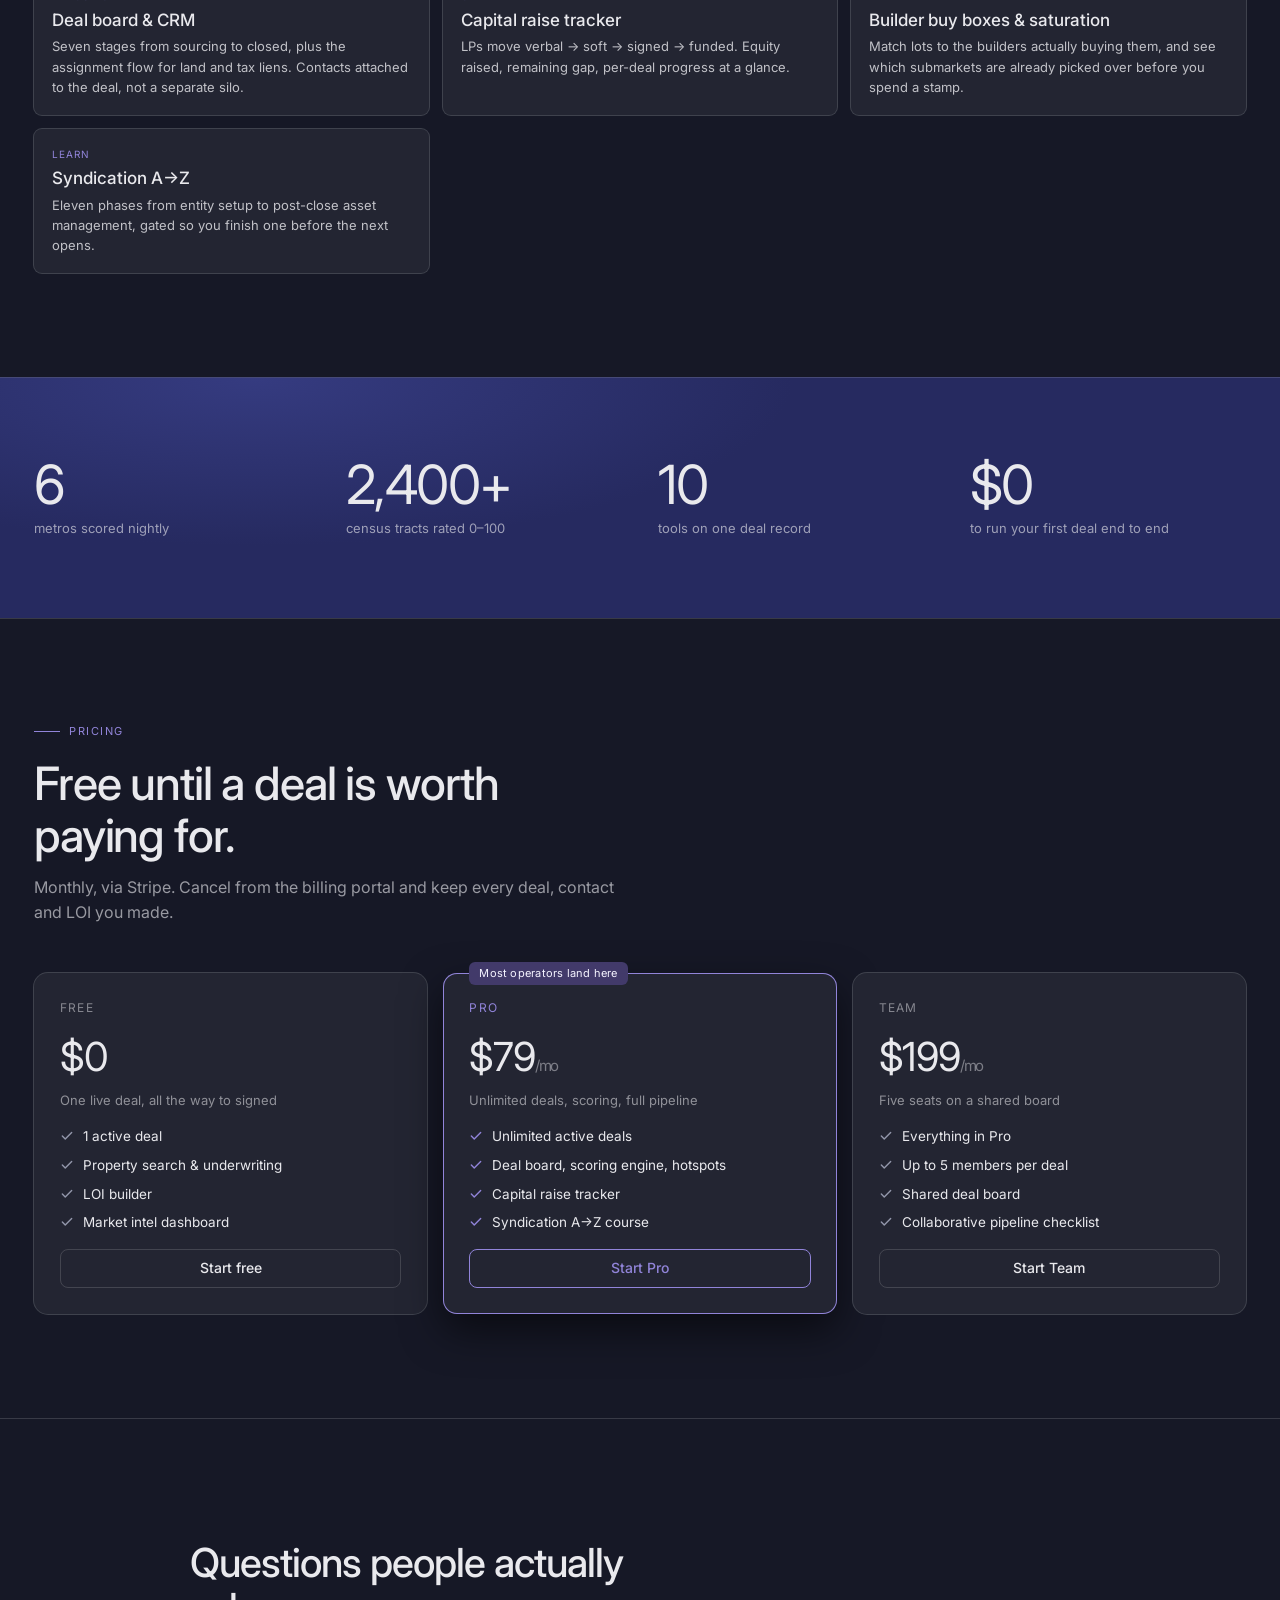
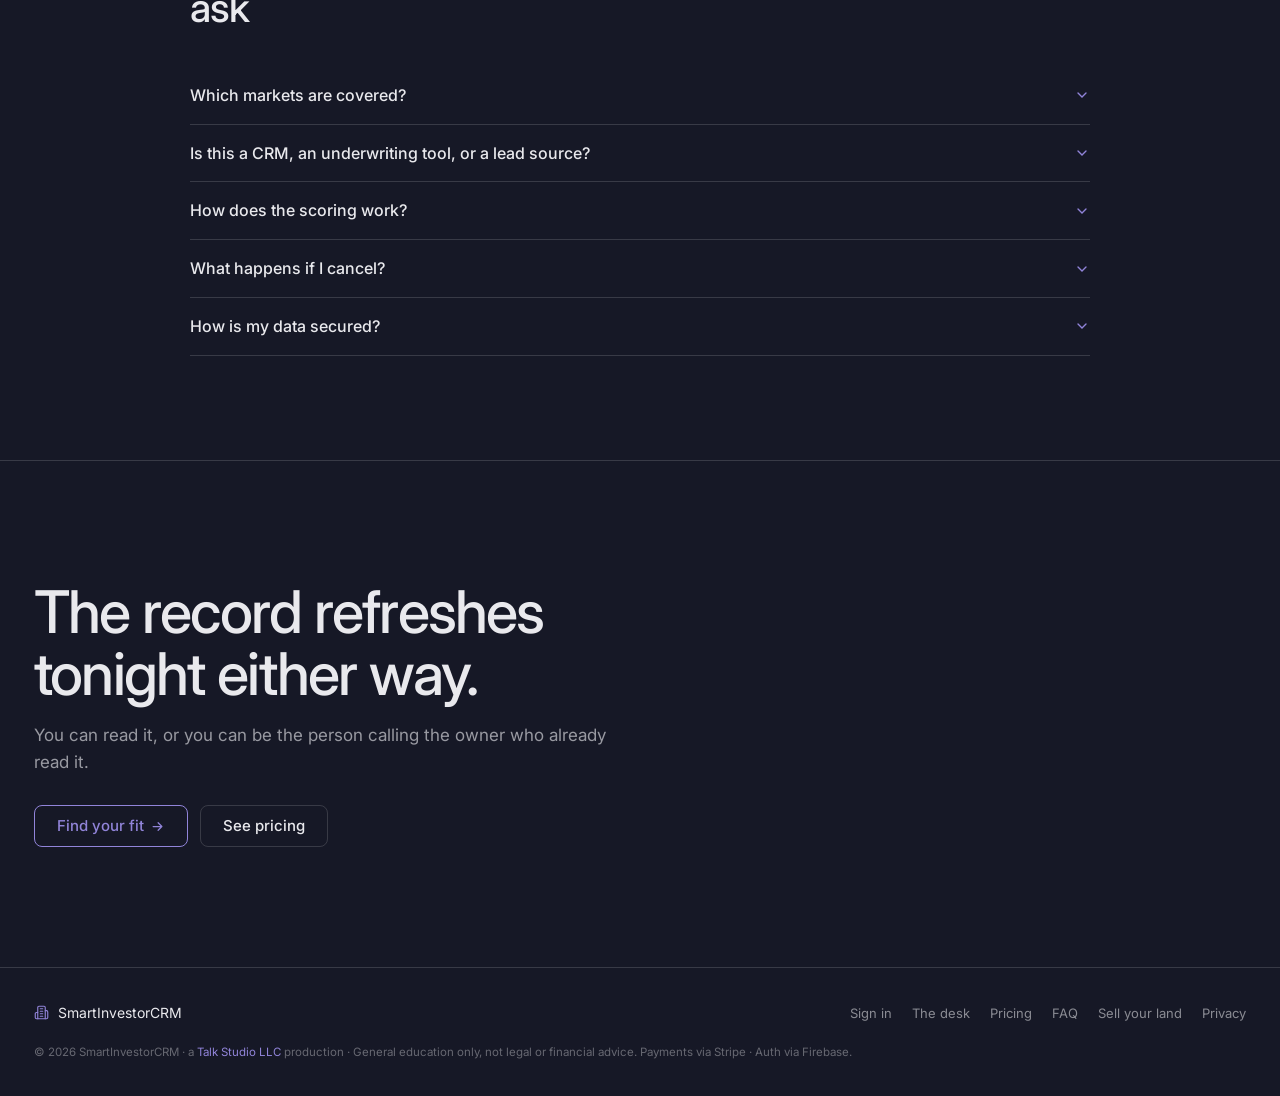
==== commit a0bd4feb: "Link the footer's Talk Studio mention to the company page The footer already said "a Talk Studio LLC" ====
--- a/index.html
+++ b/index.html
@@ -12,13 +12,7 @@
 <meta charset="UTF-8" />
 <meta name="viewport" content="width=device-width, initial-scale=1.0" />
 <title>SmartInvestorCRM — The deal was already in the public record</title>
-<meta name="description" content="County assessors, the Census, HUD and BLS refresh the public record constantly. SmartInvestorCRM reads it — every block in Denver, Phoenix, Nashville, Charlotte, Raleigh and Tampa, scored 0–100 and never more than a day old — then hands you the one address worth your Tuesday with the underwriting run and the LOI drafted. SmartInvestorCRM is operated by Talk Studio LLC, a Colorado limited liability company." />
-<!-- The operating company, stated in the head so it is legible on the first
-     request — before any JS runs, and without scrolling to the footer. The
-     entity name here must match the Colorado SoS record and the carrier
-     registrations exactly; see assets/config.js. -->
-<meta name="author" content="Talk Studio LLC" />
-<meta name="application-name" content="SmartInvestorCRM" />
+<meta name="description" content="Assessors, ACS, HUD and FRED publish it every night. SmartInvestorCRM reads it — every block in six metros, scored 0–100 — then hands you the one address worth your Tuesday with the underwriting run and the LOI drafted." />
 <link rel="preconnect" href="https://fonts.googleapis.com" />
 <link rel="preconnect" href="https://fonts.gstatic.com" crossorigin />
 <link rel="stylesheet" href="/assets/style.css" />
@@ -52,21 +46,21 @@
     <a href="#tools">The desk</a>
     <a href="#pricing">Pricing</a>
   </div>
-  <a class="signin" data-cta="nav_sign_in" href="https://app.smartinvestorcrm.com/sign-in">Sign in</a>
-  <a class="btn btn-primary" data-cta="nav_start_free" href="#fit">Start free</a>
+  <a class="signin" href="https://app.smartinvestorcrm.com/sign-in">Sign in</a>
+  <a class="btn btn-primary" href="#fit">Start free</a>
 </nav>
 
-<section class="hero" id="top" data-section="hero">
+<section class="hero" id="top">
   <div class="glow"></div>
   <div class="col">
-    <div class="kicker">6 metros scored daily · 22 markets covered</div>
+    <div class="kicker">Six metros · scored nightly</div>
     <h1>The deal was already in the public record.</h1>
-    <p class="lede">County assessors, the Census, HUD and BLS refresh it constantly. Nobody reads it. We read every block in Denver, Phoenix, Nashville, Charlotte, Raleigh and Tampa &mdash; scored 0&ndash;100, never more than a day old &mdash; then hand you the one address worth your Tuesday, underwriting run and LOI drafted.</p>
+    <p class="lede">Assessors, ACS, HUD and FRED publish it every night. Nobody reads it. We do — every block in six metros, scored 0&ndash;100 — then hand you the one address worth your Tuesday with the underwriting run and the LOI drafted.</p>
     <div class="ctas">
-      <a class="btn btn-primary btn-lg" data-cta="hero_find_fit" href="#fit">Find your fit in 60 seconds
+      <a class="btn btn-primary btn-lg" href="#fit">Find your fit in 60 seconds
         <svg width="15" height="15" viewBox="0 0 24 24" fill="none" stroke="currentColor" stroke-width="2" stroke-linecap="round" stroke-linejoin="round"><use href="#i-arrow"/></svg>
       </a>
-      <a class="btn btn-secondary btn-lg" data-cta="hero_watch_pipeline" href="#story">Watch the pipeline</a>
+      <a class="btn btn-secondary btn-lg" href="#story">Watch the pipeline</a>
     </div>
     <p class="fineprint">No card. Free plan runs one live deal end to end. Referral rewards on every account you bring.</p>
   </div>
@@ -103,15 +97,15 @@
         <!-- Act 1 — the record comes in -->
         <div class="act" data-act="0">
           <div>
-            <h2>Six public feeds. Nobody's reading them.</h2>
-            <p class="sub">County assessors, Census ACS, HUD fair-market rents, BLS employment, FBI crime, licensed rent comps. Public, free, and completely unreadable at scale.</p>
+            <h2>Six feeds. Every night. Nobody's reading them.</h2>
+            <p class="sub">County assessors, Census ACS, HUD fair-market rents, FRED and BLS macro, licensed rent comps. Public, free, and completely unreadable at scale.</p>
           </div>
           <div class="act-feeds">
             <div class="sources">
               <div class="source"><svg width="14" height="14" viewBox="0 0 24 24" fill="none" stroke="var(--color-accent)" stroke-width="1.8" stroke-linecap="round"><use href="#i-db"/></svg>County assessors</div>
               <div class="source"><svg width="14" height="14" viewBox="0 0 24 24" fill="none" stroke="var(--color-accent)" stroke-width="1.8" stroke-linecap="round"><use href="#i-list"/></svg>Census ACS tracts</div>
               <div class="source"><svg width="14" height="14" viewBox="0 0 24 24" fill="none" stroke="var(--color-accent)" stroke-width="1.8" stroke-linecap="round"><use href="#i-building"/></svg>HUD fair-market rents</div>
-              <div class="source"><svg width="14" height="14" viewBox="0 0 24 24" fill="none" stroke="var(--color-accent)" stroke-width="1.8" stroke-linecap="round"><use href="#i-trend"/></svg>BLS &middot; FBI crime</div>
+              <div class="source"><svg width="14" height="14" viewBox="0 0 24 24" fill="none" stroke="var(--color-accent)" stroke-width="1.8" stroke-linecap="round"><use href="#i-trend"/></svg>FRED &middot; BLS macro</div>
               <div class="source"><svg width="14" height="14" viewBox="0 0 24 24" fill="none" stroke="var(--color-accent)" stroke-width="1.8" stroke-linecap="round"><use href="#i-dollar"/></svg>Licensed rent comps</div>
             </div>
             <svg class="wires" viewBox="0 0 240 260" preserveAspectRatio="none" aria-hidden="true">
@@ -137,7 +131,7 @@
         <div class="act" data-act="1">
           <div>
             <h2>Every block in the metro gets a number.</h2>
-            <p class="sub">Median income, rent, rent burden, density, permit velocity. 0&ndash;100, refreshed daily. The map stops being a map and starts being a queue.</p>
+            <p class="sub">Median income, rent, rent burden, density, permit velocity. 0&ndash;100, refreshed nightly. The map stops being a map and starts being a queue.</p>
           </div>
           <div class="score-grid" data-grid aria-hidden="true"></div>
         </div>
@@ -339,7 +333,7 @@
               <div class="row"><span>Weekly call</span><span data-res-call></span></div>
               <div class="row"><span>Suggested plan</span><span data-res-plan></span></div>
             </div>
-            <a class="btn btn-primary btn-block" data-cta="survey_result_open_workspace" href="https://app.smartinvestorcrm.com/sign-up" style="padding:11px">Open the workspace</a>
+            <a class="btn btn-primary btn-block" href="https://app.smartinvestorcrm.com/sign-up" style="padding:11px">Open the workspace</a>
             <button class="btn btn-secondary btn-block" data-restart style="padding:9px">Start over</button>
           </div>
 
@@ -364,9 +358,9 @@
     <p class="dek">The data that scored the block populates the underwriting. The underwriting populates the LOI. The LOI moves the pipeline. Nothing gets exported to a spreadsheet and lost.</p>
     <div class="tool-grid">
       <div class="card elev-sm"><p class="card-kicker">Scoring</p><p class="card-title">Deal scoring engine</p><p class="card-body">A weighted 0&ndash;100 on every area and every deal, blending public data with cap rate, DSCR and cash-on-cash. Sort by score; the upside floats.</p></div>
-      <div class="card elev-sm"><p class="card-kicker">Sourcing</p><p class="card-title">Hotspot map</p><p class="card-body">Every neighborhood in our live-scored metros, rated by income, rent, density and rent burden. Click a zone, get the property candidates inside it.</p></div>
+      <div class="card elev-sm"><p class="card-kicker">Sourcing</p><p class="card-title">Hotspot map</p><p class="card-body">Every neighborhood in six metros rated by income, rent, density and rent burden. Click a zone, get the property candidates inside it.</p></div>
       <div class="card elev-sm"><p class="card-kicker">Sourcing</p><p class="card-title">Property search</p><p class="card-body">Any address in your market: assessed value, unit count, lot size, year built, zoning. No county portal logins.</p></div>
-      <div class="card elev-sm"><p class="card-kicker">Macro</p><p class="card-title">Market intel</p><p class="card-body">Local employment, income, crime and landlord climate per metro, live from BLS, the Census and FBI. Know whose market it is this week.</p></div>
+      <div class="card elev-sm"><p class="card-kicker">Macro</p><p class="card-title">Market intel</p><p class="card-body">Treasury yields, CPI and local unemployment live from FRED and BLS, per MSA. Know whose market it is this week.</p></div>
       <div class="card elev-sm"><p class="card-kicker">Analysis</p><p class="card-title">Underwriting calculator</p><p class="card-body">Full Year-1 pro-forma in one form — cap rate, NOI, DSCR, CoC, break-even occupancy. Saves straight to the deal record.</p></div>
       <div class="card elev-sm"><p class="card-kicker">Execution</p><p class="card-title">LOI builder</p><p class="card-body">A formatted letter of intent pre-populated from the deal. Copy, send, or keep as a draft linked to the record.</p></div>
       <div class="card elev-sm"><p class="card-kicker">Execution</p><p class="card-title">Deal board &amp; CRM</p><p class="card-body">Seven stages from sourcing to closed, plus the assignment flow for land and tax liens. Contacts attached to the deal, not a separate silo.</p></div>
@@ -379,13 +373,7 @@
 
 <section class="band">
   <div class="grid">
-    <!-- Two distinct numbers, kept separate on purpose:
-         • 6  = metros with live area-scoring / hotspot map (must match the
-                "Live markets" chips above and the coverage FAQ answer).
-         • 22 = markets the platform covers for search / land / leads (the
-                MARKETS registry in apps/api/src/config/markets.ts).
-         Bump each when coverage changes; do not merge them into one "scored". -->
-    <div><p class="fig">6</p><p class="cap">metros scored &middot; 22 markets covered</p></div>
+    <div><p class="fig">6</p><p class="cap">metros scored nightly</p></div>
     <div><p class="fig">2,400+</p><p class="cap">census tracts rated 0&ndash;100</p></div>
     <div><p class="fig">10</p><p class="cap">tools on one deal record</p></div>
     <div><p class="fig">$0</p><p class="cap">to run your first deal end to end</p></div>
@@ -411,7 +399,7 @@
           <li><svg width="14" height="14" viewBox="0 0 24 24" fill="none" stroke="var(--color-neutral-500)" stroke-width="2.4" stroke-linecap="round" stroke-linejoin="round"><use href="#i-check"/></svg>LOI builder</li>
           <li><svg width="14" height="14" viewBox="0 0 24 24" fill="none" stroke="var(--color-neutral-500)" stroke-width="2.4" stroke-linecap="round" stroke-linejoin="round"><use href="#i-check"/></svg>Market intel dashboard</li>
         </ul>
-        <a class="btn btn-secondary btn-block" data-cta="pricing_free_start" data-plan="free" href="#fit">Start free</a>
+        <a class="btn btn-secondary btn-block" href="#fit">Start free</a>
       </div>
 
       <div class="plan featured">
@@ -427,7 +415,7 @@
           <li><svg width="14" height="14" viewBox="0 0 24 24" fill="none" stroke="var(--color-accent)" stroke-width="2.4" stroke-linecap="round" stroke-linejoin="round"><use href="#i-check"/></svg>Capital raise tracker</li>
           <li><svg width="14" height="14" viewBox="0 0 24 24" fill="none" stroke="var(--color-accent)" stroke-width="2.4" stroke-linecap="round" stroke-linejoin="round"><use href="#i-check"/></svg>Syndication A&rarr;Z course</li>
         </ul>
-        <a class="btn btn-primary btn-block" data-cta="pricing_pro_start" href="https://app.smartinvestorcrm.com/sign-up?plan=pro">Start Pro</a>
+        <a class="btn btn-primary btn-block" href="https://app.smartinvestorcrm.com/sign-up?plan=pro">Start Pro</a>
       </div>
 
       <div class="plan">
@@ -442,7 +430,7 @@
           <li><svg width="14" height="14" viewBox="0 0 24 24" fill="none" stroke="var(--color-neutral-500)" stroke-width="2.4" stroke-linecap="round" stroke-linejoin="round"><use href="#i-check"/></svg>Shared deal board</li>
           <li><svg width="14" height="14" viewBox="0 0 24 24" fill="none" stroke="var(--color-neutral-500)" stroke-width="2.4" stroke-linecap="round" stroke-linejoin="round"><use href="#i-check"/></svg>Collaborative pipeline checklist</li>
         </ul>
-        <a class="btn btn-secondary btn-block" data-cta="pricing_team_start" href="https://app.smartinvestorcrm.com/sign-up?plan=team">Start Team</a>
+        <a class="btn btn-secondary btn-block" href="https://app.smartinvestorcrm.com/sign-up?plan=team">Start Team</a>
       </div>
     </div>
   </div>
@@ -475,15 +463,15 @@
   </div>
 </section>
 
-<section class="close" data-section="close">
+<section class="close">
   <div class="wrap">
     <h2>The record refreshes tonight either way.</h2>
     <p>You can read it, or you can be the person calling the owner who already read it.</p>
     <div class="ctas">
-      <a class="btn btn-primary btn-lg" data-cta="closing_find_fit" href="#fit">Find your fit
+      <a class="btn btn-primary btn-lg" href="#fit">Find your fit
         <svg width="15" height="15" viewBox="0 0 24 24" fill="none" stroke="currentColor" stroke-width="2" stroke-linecap="round" stroke-linejoin="round"><use href="#i-arrow"/></svg>
       </a>
-      <a class="btn btn-secondary btn-lg" data-cta="closing_see_pricing" href="#pricing">See pricing</a>
+      <a class="btn btn-secondary btn-lg" href="#pricing">See pricing</a>
     </div>
   </div>
 </section>
@@ -495,17 +483,15 @@
       SmartInvestorCRM
     </div>
     <div class="links">
-      <a data-cta="footer_sign_in" href="https://app.smartinvestorcrm.com/sign-in">Sign in</a>
+      <a href="https://app.smartinvestorcrm.com/sign-in">Sign in</a>
       <a href="#tools">The desk</a>
       <a href="#pricing">Pricing</a>
       <a href="#faq">FAQ</a>
-      <a data-cta="footer_sell_your_land" href="/sell-your-land">Sell your land</a>
-      <a href="/terms">Terms</a>
+      <a href="/sell-your-land">Sell your land</a>
       <a href="/privacy">Privacy</a>
     </div>
     <p class="legal">
-      &copy; <span id="year">2026</span> SmartInvestorCRM, a product of <span data-business-name>Talk Studio LLC</span>
-      &middot; 140 S Eaton St, Lakewood, CO 80226
+      &copy; <span id="year">2026</span> SmartInvestorCRM &middot; a <a href="https://talkstudio.space/products" rel="noopener"><span data-business-name>Talk Studio LLC</span></a> production
       &middot; General education only, not legal or financial advice.
       Payments via Stripe &middot; Auth via Firebase.
     </p>
@@ -526,7 +512,6 @@
     for (var i = 0; i < nodes.length; i++) nodes[i].textContent = name;
   })();
 </script>
-<script src="/assets/analytics.js"></script>
 <script src="/assets/story.js"></script>
 <script src="/assets/survey.js"></script>
 </body>
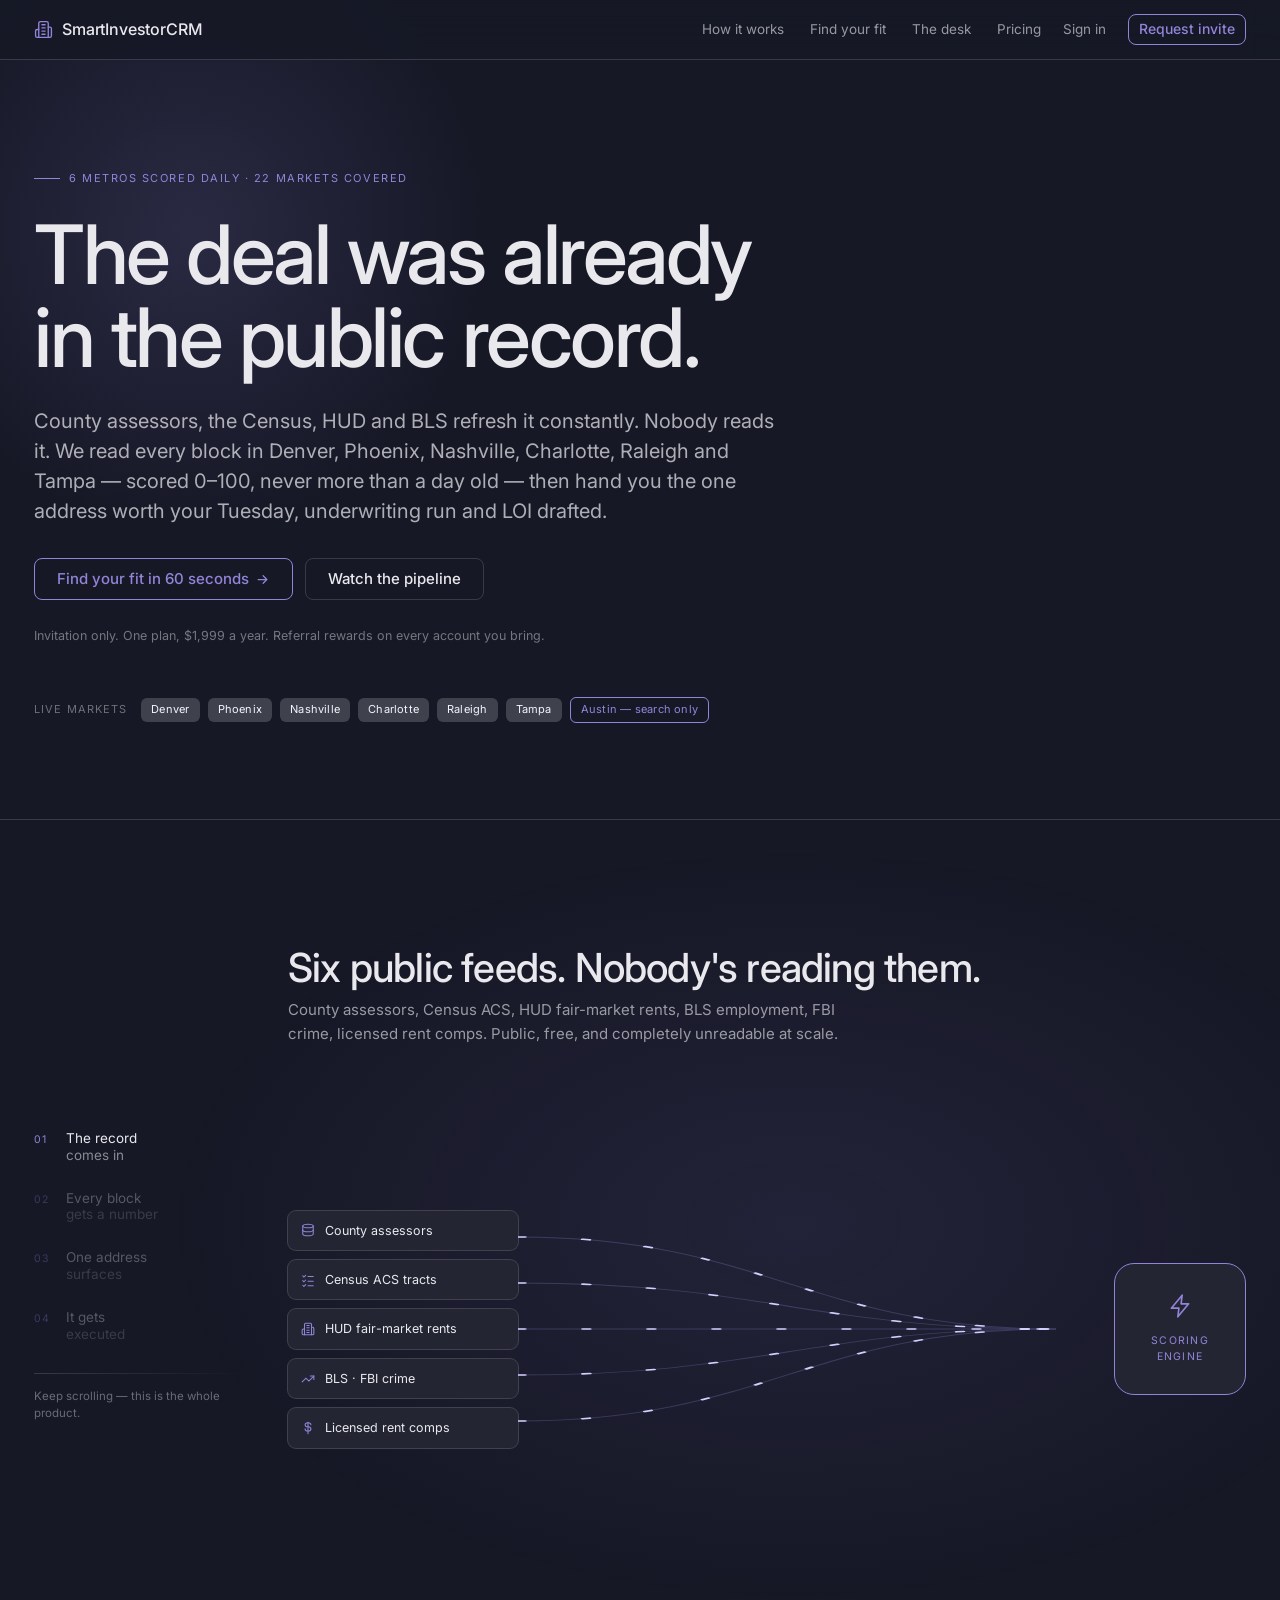
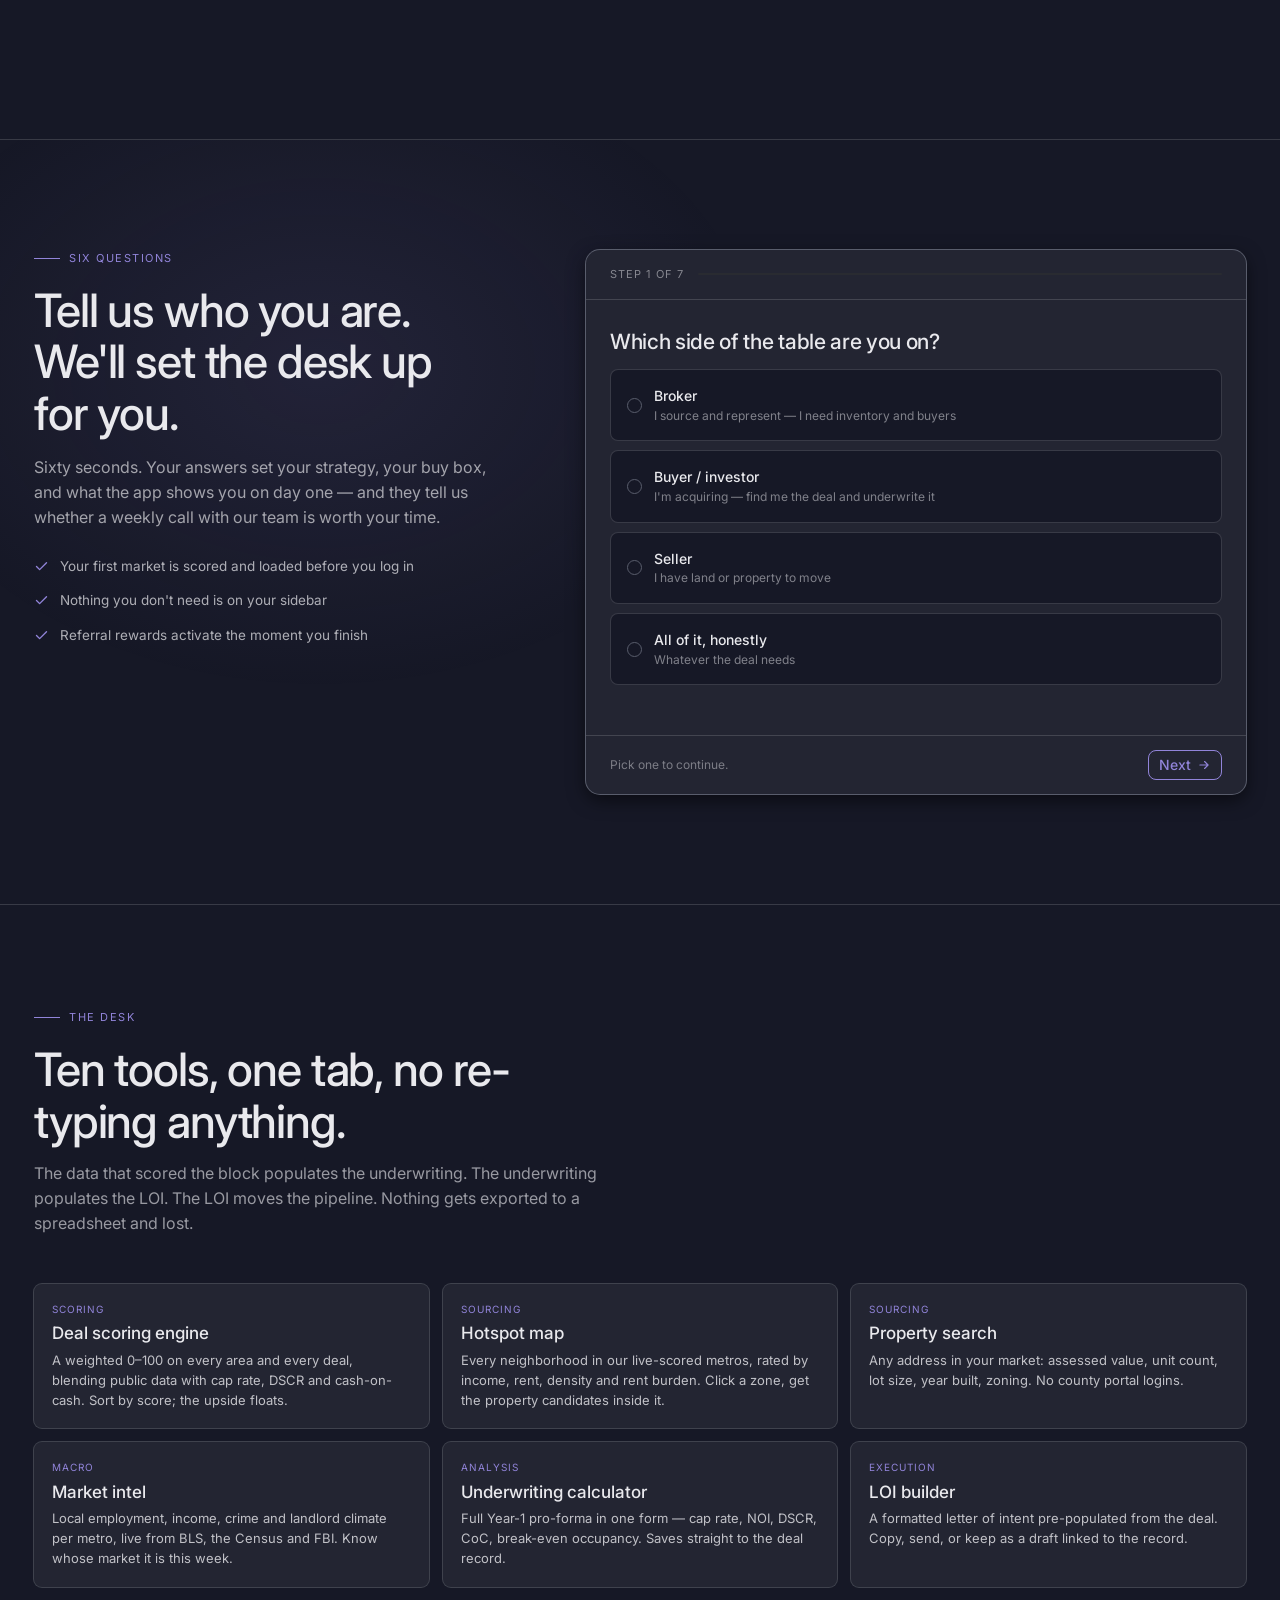
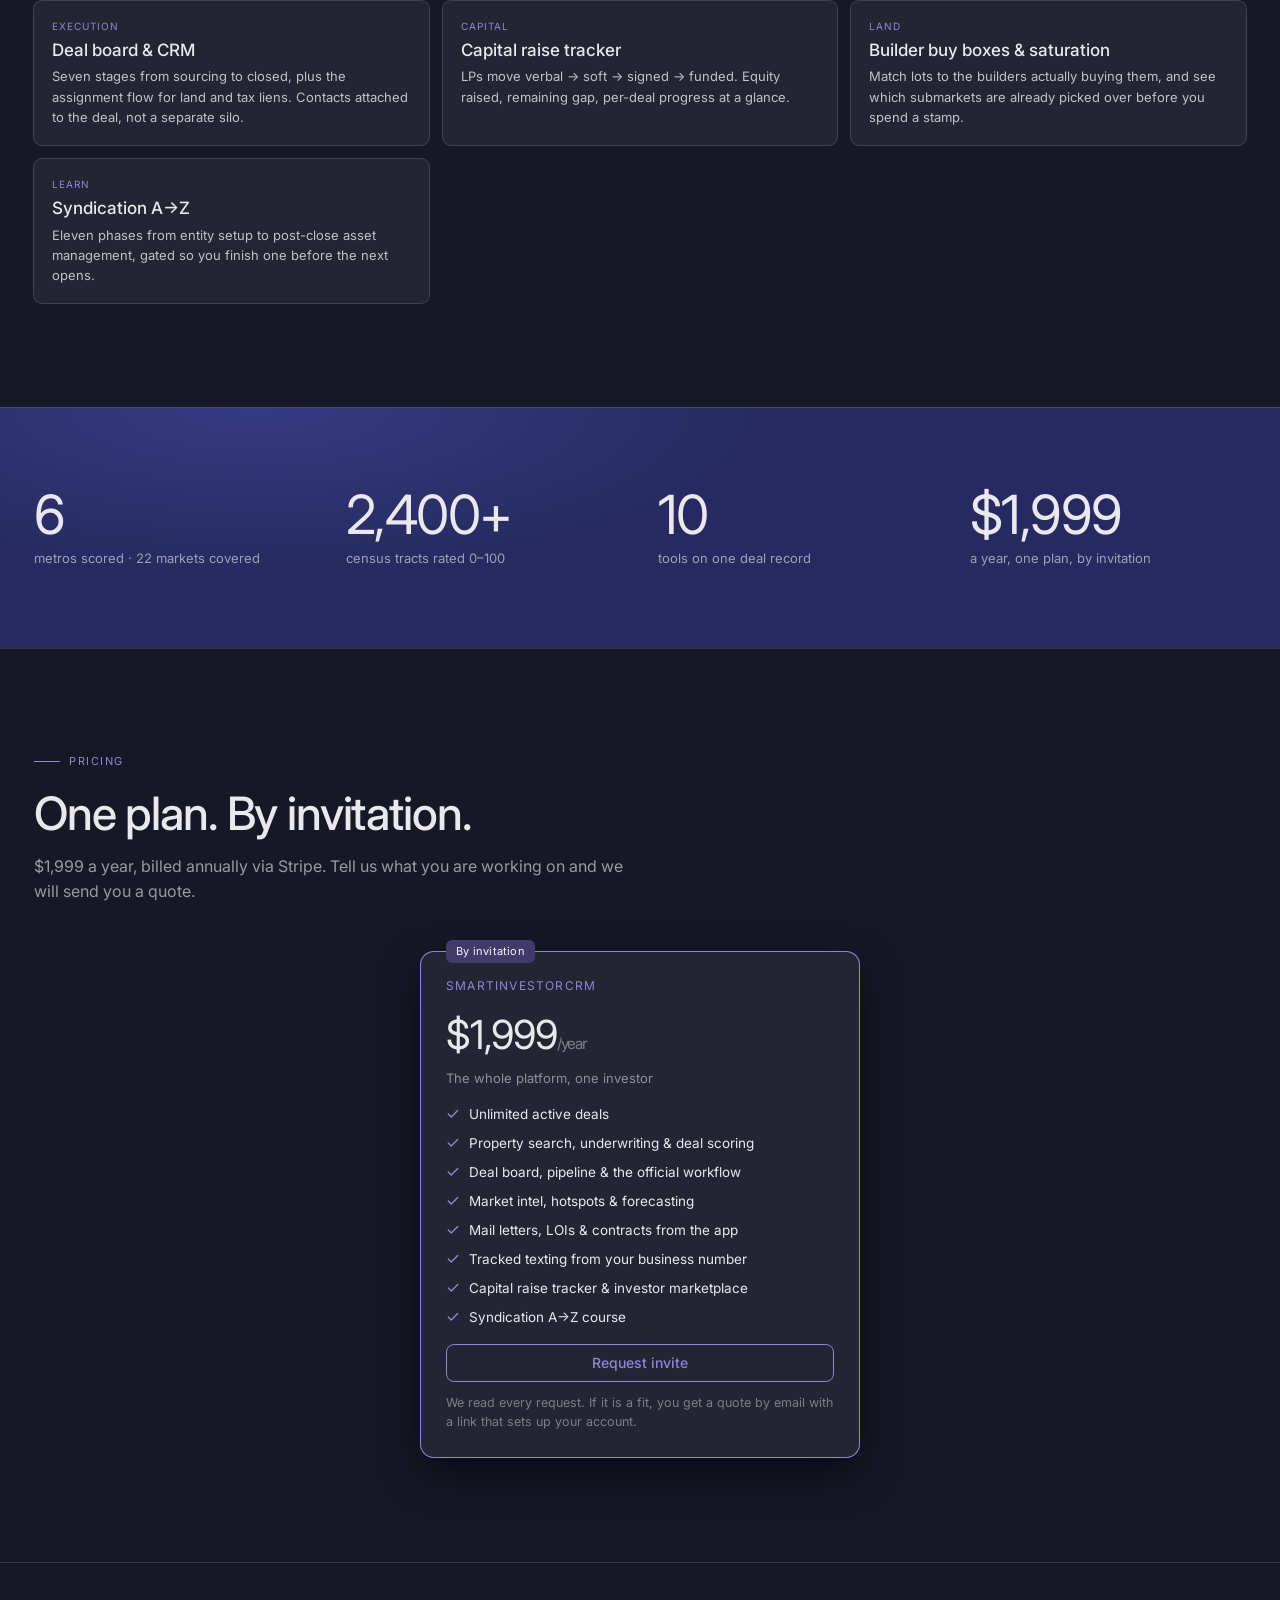
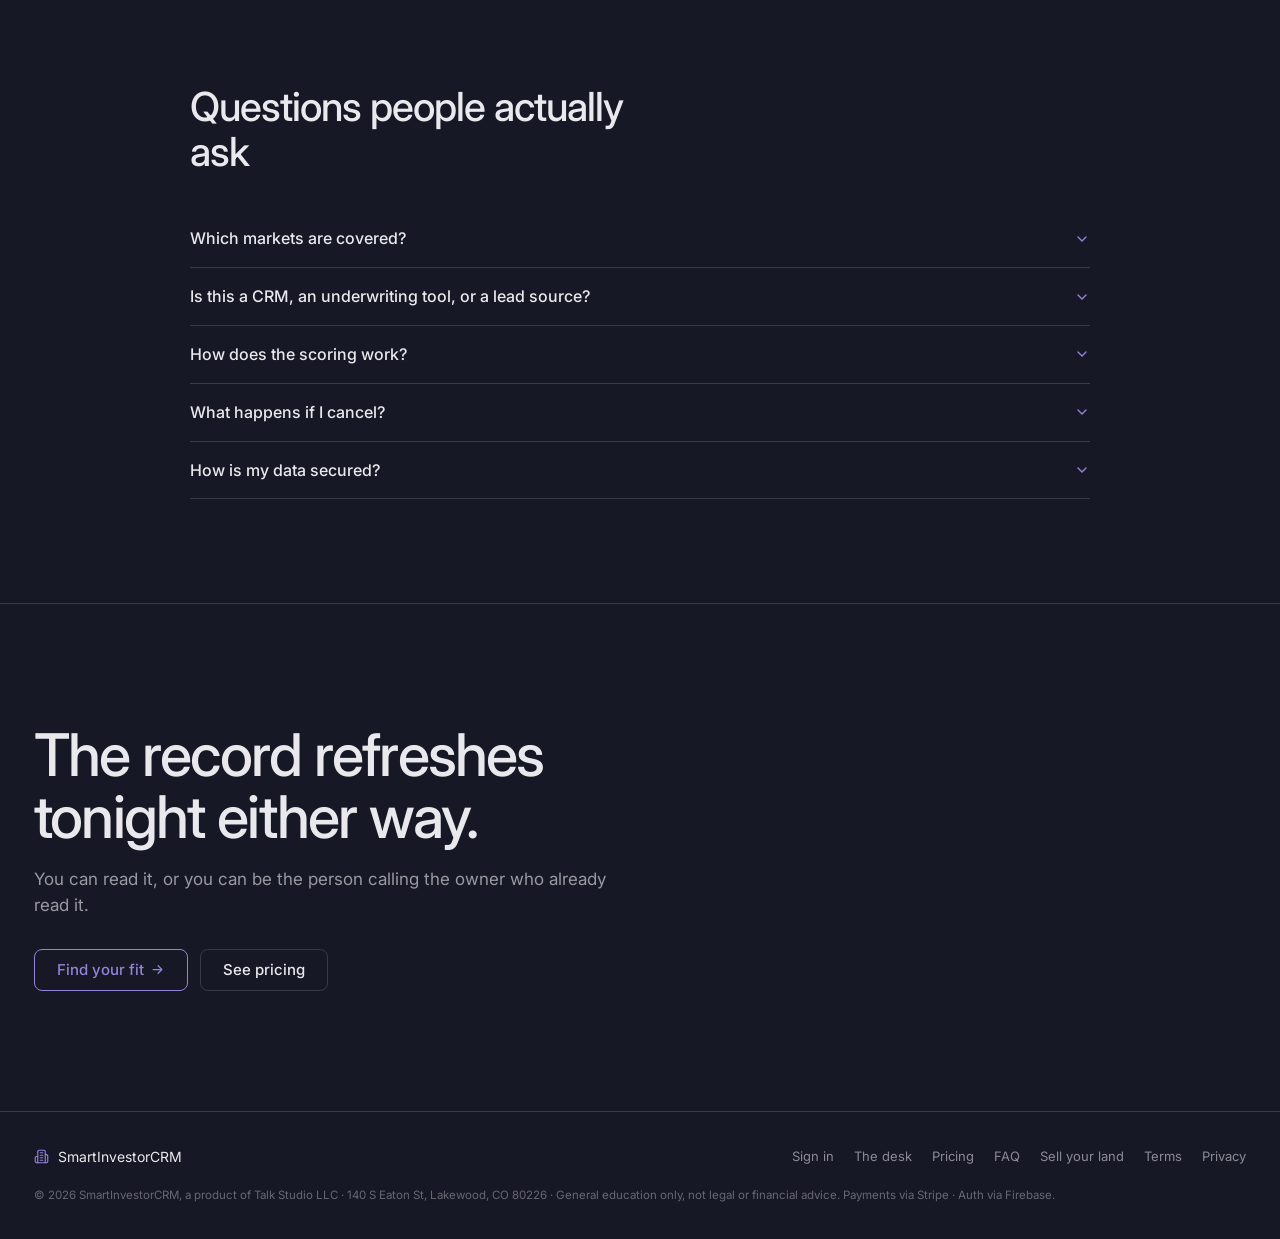
==== commit ffca3e94: "One plan, by invitation Three cards, one of them free, each with a link anybody could press at 2am. " ====
--- a/index.html
+++ b/index.html
@@ -12,7 +12,13 @@
 <meta charset="UTF-8" />
 <meta name="viewport" content="width=device-width, initial-scale=1.0" />
 <title>SmartInvestorCRM — The deal was already in the public record</title>
-<meta name="description" content="Assessors, ACS, HUD and FRED publish it every night. SmartInvestorCRM reads it — every block in six metros, scored 0–100 — then hands you the one address worth your Tuesday with the underwriting run and the LOI drafted." />
+<meta name="description" content="County assessors, the Census, HUD and BLS refresh the public record constantly. SmartInvestorCRM reads it — every block in Denver, Phoenix, Nashville, Charlotte, Raleigh and Tampa, scored 0–100 and never more than a day old — then hands you the one address worth your Tuesday with the underwriting run and the LOI drafted. SmartInvestorCRM is operated by Talk Studio LLC, a Colorado limited liability company." />
+<!-- The operating company, stated in the head so it is legible on the first
+     request — before any JS runs, and without scrolling to the footer. The
+     entity name here must match the Colorado SoS record and the carrier
+     registrations exactly; see assets/config.js. -->
+<meta name="author" content="Talk Studio LLC" />
+<meta name="application-name" content="SmartInvestorCRM" />
 <link rel="preconnect" href="https://fonts.googleapis.com" />
 <link rel="preconnect" href="https://fonts.gstatic.com" crossorigin />
 <link rel="stylesheet" href="/assets/style.css" />
@@ -46,23 +52,23 @@
     <a href="#tools">The desk</a>
     <a href="#pricing">Pricing</a>
   </div>
-  <a class="signin" href="https://app.smartinvestorcrm.com/sign-in">Sign in</a>
-  <a class="btn btn-primary" href="#fit">Start free</a>
+  <a class="signin" data-cta="nav_sign_in" href="https://app.smartinvestorcrm.com/sign-in">Sign in</a>
+  <a class="btn btn-primary" data-cta="nav_request_invite" href="/request-invite/">Request invite</a>
 </nav>
 
-<section class="hero" id="top">
+<section class="hero" id="top" data-section="hero">
   <div class="glow"></div>
   <div class="col">
-    <div class="kicker">Six metros · scored nightly</div>
+    <div class="kicker">6 metros scored daily · 22 markets covered</div>
     <h1>The deal was already in the public record.</h1>
-    <p class="lede">Assessors, ACS, HUD and FRED publish it every night. Nobody reads it. We do — every block in six metros, scored 0&ndash;100 — then hand you the one address worth your Tuesday with the underwriting run and the LOI drafted.</p>
+    <p class="lede">County assessors, the Census, HUD and BLS refresh it constantly. Nobody reads it. We read every block in Denver, Phoenix, Nashville, Charlotte, Raleigh and Tampa &mdash; scored 0&ndash;100, never more than a day old &mdash; then hand you the one address worth your Tuesday, underwriting run and LOI drafted.</p>
     <div class="ctas">
-      <a class="btn btn-primary btn-lg" href="#fit">Find your fit in 60 seconds
+      <a class="btn btn-primary btn-lg" data-cta="hero_find_fit" href="#fit">Find your fit in 60 seconds
         <svg width="15" height="15" viewBox="0 0 24 24" fill="none" stroke="currentColor" stroke-width="2" stroke-linecap="round" stroke-linejoin="round"><use href="#i-arrow"/></svg>
       </a>
-      <a class="btn btn-secondary btn-lg" href="#story">Watch the pipeline</a>
-    </div>
-    <p class="fineprint">No card. Free plan runs one live deal end to end. Referral rewards on every account you bring.</p>
+      <a class="btn btn-secondary btn-lg" data-cta="hero_watch_pipeline" href="#story">Watch the pipeline</a>
+    </div>
+    <p class="fineprint">Invitation only. One plan, $1,999 a year. Referral rewards on every account you bring.</p>
   </div>
 
   <div class="markets">
@@ -97,15 +103,15 @@
         <!-- Act 1 — the record comes in -->
         <div class="act" data-act="0">
           <div>
-            <h2>Six feeds. Every night. Nobody's reading them.</h2>
-            <p class="sub">County assessors, Census ACS, HUD fair-market rents, FRED and BLS macro, licensed rent comps. Public, free, and completely unreadable at scale.</p>
+            <h2>Six public feeds. Nobody's reading them.</h2>
+            <p class="sub">County assessors, Census ACS, HUD fair-market rents, BLS employment, FBI crime, licensed rent comps. Public, free, and completely unreadable at scale.</p>
           </div>
           <div class="act-feeds">
             <div class="sources">
               <div class="source"><svg width="14" height="14" viewBox="0 0 24 24" fill="none" stroke="var(--color-accent)" stroke-width="1.8" stroke-linecap="round"><use href="#i-db"/></svg>County assessors</div>
               <div class="source"><svg width="14" height="14" viewBox="0 0 24 24" fill="none" stroke="var(--color-accent)" stroke-width="1.8" stroke-linecap="round"><use href="#i-list"/></svg>Census ACS tracts</div>
               <div class="source"><svg width="14" height="14" viewBox="0 0 24 24" fill="none" stroke="var(--color-accent)" stroke-width="1.8" stroke-linecap="round"><use href="#i-building"/></svg>HUD fair-market rents</div>
-              <div class="source"><svg width="14" height="14" viewBox="0 0 24 24" fill="none" stroke="var(--color-accent)" stroke-width="1.8" stroke-linecap="round"><use href="#i-trend"/></svg>FRED &middot; BLS macro</div>
+              <div class="source"><svg width="14" height="14" viewBox="0 0 24 24" fill="none" stroke="var(--color-accent)" stroke-width="1.8" stroke-linecap="round"><use href="#i-trend"/></svg>BLS &middot; FBI crime</div>
               <div class="source"><svg width="14" height="14" viewBox="0 0 24 24" fill="none" stroke="var(--color-accent)" stroke-width="1.8" stroke-linecap="round"><use href="#i-dollar"/></svg>Licensed rent comps</div>
             </div>
             <svg class="wires" viewBox="0 0 240 260" preserveAspectRatio="none" aria-hidden="true">
@@ -131,7 +137,7 @@
         <div class="act" data-act="1">
           <div>
             <h2>Every block in the metro gets a number.</h2>
-            <p class="sub">Median income, rent, rent burden, density, permit velocity. 0&ndash;100, refreshed nightly. The map stops being a map and starts being a queue.</p>
+            <p class="sub">Median income, rent, rent burden, density, permit velocity. 0&ndash;100, refreshed daily. The map stops being a map and starts being a queue.</p>
           </div>
           <div class="score-grid" data-grid aria-hidden="true"></div>
         </div>
@@ -333,7 +339,7 @@
               <div class="row"><span>Weekly call</span><span data-res-call></span></div>
               <div class="row"><span>Suggested plan</span><span data-res-plan></span></div>
             </div>
-            <a class="btn btn-primary btn-block" href="https://app.smartinvestorcrm.com/sign-up" style="padding:11px">Open the workspace</a>
+            <a class="btn btn-primary btn-block" data-cta="survey_result_request_invite" href="/request-invite/" style="padding:11px">Request your invite</a>
             <button class="btn btn-secondary btn-block" data-restart style="padding:9px">Start over</button>
           </div>
 
@@ -358,9 +364,9 @@
     <p class="dek">The data that scored the block populates the underwriting. The underwriting populates the LOI. The LOI moves the pipeline. Nothing gets exported to a spreadsheet and lost.</p>
     <div class="tool-grid">
       <div class="card elev-sm"><p class="card-kicker">Scoring</p><p class="card-title">Deal scoring engine</p><p class="card-body">A weighted 0&ndash;100 on every area and every deal, blending public data with cap rate, DSCR and cash-on-cash. Sort by score; the upside floats.</p></div>
-      <div class="card elev-sm"><p class="card-kicker">Sourcing</p><p class="card-title">Hotspot map</p><p class="card-body">Every neighborhood in six metros rated by income, rent, density and rent burden. Click a zone, get the property candidates inside it.</p></div>
+      <div class="card elev-sm"><p class="card-kicker">Sourcing</p><p class="card-title">Hotspot map</p><p class="card-body">Every neighborhood in our live-scored metros, rated by income, rent, density and rent burden. Click a zone, get the property candidates inside it.</p></div>
       <div class="card elev-sm"><p class="card-kicker">Sourcing</p><p class="card-title">Property search</p><p class="card-body">Any address in your market: assessed value, unit count, lot size, year built, zoning. No county portal logins.</p></div>
-      <div class="card elev-sm"><p class="card-kicker">Macro</p><p class="card-title">Market intel</p><p class="card-body">Treasury yields, CPI and local unemployment live from FRED and BLS, per MSA. Know whose market it is this week.</p></div>
+      <div class="card elev-sm"><p class="card-kicker">Macro</p><p class="card-title">Market intel</p><p class="card-body">Local employment, income, crime and landlord climate per metro, live from BLS, the Census and FBI. Know whose market it is this week.</p></div>
       <div class="card elev-sm"><p class="card-kicker">Analysis</p><p class="card-title">Underwriting calculator</p><p class="card-body">Full Year-1 pro-forma in one form — cap rate, NOI, DSCR, CoC, break-even occupancy. Saves straight to the deal record.</p></div>
       <div class="card elev-sm"><p class="card-kicker">Execution</p><p class="card-title">LOI builder</p><p class="card-body">A formatted letter of intent pre-populated from the deal. Copy, send, or keep as a draft linked to the record.</p></div>
       <div class="card elev-sm"><p class="card-kicker">Execution</p><p class="card-title">Deal board &amp; CRM</p><p class="card-body">Seven stages from sourcing to closed, plus the assignment flow for land and tax liens. Contacts attached to the deal, not a separate silo.</p></div>
@@ -373,64 +379,51 @@
 
 <section class="band">
   <div class="grid">
-    <div><p class="fig">6</p><p class="cap">metros scored nightly</p></div>
+    <!-- Two distinct numbers, kept separate on purpose:
+         • 6  = metros with live area-scoring / hotspot map (must match the
+                "Live markets" chips above and the coverage FAQ answer).
+         • 22 = markets the platform covers for search / land / leads (the
+                MARKETS registry in apps/api/src/config/markets.ts).
+         Bump each when coverage changes; do not merge them into one "scored". -->
+    <div><p class="fig">6</p><p class="cap">metros scored &middot; 22 markets covered</p></div>
     <div><p class="fig">2,400+</p><p class="cap">census tracts rated 0&ndash;100</p></div>
     <div><p class="fig">10</p><p class="cap">tools on one deal record</p></div>
-    <div><p class="fig">$0</p><p class="cap">to run your first deal end to end</p></div>
-  </div>
-</section>
-
-<!-- ══ Pricing ═════════════════════════════════════════════════════════ -->
+    <div><p class="fig">$1,999</p><p class="cap">a year, one plan, by invitation</p></div>
+  </div>
+</section>
+
+<!-- ══ Pricing ═══════════════════════════════════════════════════════════ -->
+<!-- ONE PLAN, AND NO BUTTON THAT BUYS IT.
+     There used to be three cards here, one of them free, each with a link
+     anybody could press at 2am. The product is invite-only now: the only
+     route to a checkout is a request somebody approved, which comes back as
+     a quote carrying the link. So the card prices the thing and the CTA
+     asks - a Stripe button beside it would be a button the API refuses. -->
 <section class="section" id="pricing">
   <div class="wrap">
     <div class="kicker">Pricing</div>
-    <h2>Free until a deal is worth paying for.</h2>
-    <p class="dek">Monthly, via Stripe. Cancel from the billing portal and keep every deal, contact and LOI you made.</p>
-    <div class="plans">
-      <div class="plan">
+    <h2>One plan. By invitation.</h2>
+    <p class="dek">$1,999 a year, billed annually via Stripe. Tell us what you are working on and we will send you a quote.</p>
+    <div class="plans plans-single">
+      <div class="plan featured">
+        <span class="tag tag-accent badge">By invitation</span>
         <div>
-          <p class="name">Free</p>
-          <p class="price">$0</p>
-          <p class="tagline">One live deal, all the way to signed</p>
-        </div>
-        <ul>
-          <li><svg width="14" height="14" viewBox="0 0 24 24" fill="none" stroke="var(--color-neutral-500)" stroke-width="2.4" stroke-linecap="round" stroke-linejoin="round"><use href="#i-check"/></svg>1 active deal</li>
-          <li><svg width="14" height="14" viewBox="0 0 24 24" fill="none" stroke="var(--color-neutral-500)" stroke-width="2.4" stroke-linecap="round" stroke-linejoin="round"><use href="#i-check"/></svg>Property search &amp; underwriting</li>
-          <li><svg width="14" height="14" viewBox="0 0 24 24" fill="none" stroke="var(--color-neutral-500)" stroke-width="2.4" stroke-linecap="round" stroke-linejoin="round"><use href="#i-check"/></svg>LOI builder</li>
-          <li><svg width="14" height="14" viewBox="0 0 24 24" fill="none" stroke="var(--color-neutral-500)" stroke-width="2.4" stroke-linecap="round" stroke-linejoin="round"><use href="#i-check"/></svg>Market intel dashboard</li>
-        </ul>
-        <a class="btn btn-secondary btn-block" href="#fit">Start free</a>
-      </div>
-
-      <div class="plan featured">
-        <span class="tag tag-accent badge">Most operators land here</span>
-        <div>
-          <p class="name">Pro</p>
-          <p class="price">$79<span class="per">/mo</span></p>
-          <p class="tagline">Unlimited deals, scoring, full pipeline</p>
+          <p class="name">SmartInvestorCRM</p>
+          <p class="price">$1,999<span class="per">/year</span></p>
+          <p class="tagline">The whole platform, one investor</p>
         </div>
         <ul>
           <li><svg width="14" height="14" viewBox="0 0 24 24" fill="none" stroke="var(--color-accent)" stroke-width="2.4" stroke-linecap="round" stroke-linejoin="round"><use href="#i-check"/></svg>Unlimited active deals</li>
-          <li><svg width="14" height="14" viewBox="0 0 24 24" fill="none" stroke="var(--color-accent)" stroke-width="2.4" stroke-linecap="round" stroke-linejoin="round"><use href="#i-check"/></svg>Deal board, scoring engine, hotspots</li>
-          <li><svg width="14" height="14" viewBox="0 0 24 24" fill="none" stroke="var(--color-accent)" stroke-width="2.4" stroke-linecap="round" stroke-linejoin="round"><use href="#i-check"/></svg>Capital raise tracker</li>
+          <li><svg width="14" height="14" viewBox="0 0 24 24" fill="none" stroke="var(--color-accent)" stroke-width="2.4" stroke-linecap="round" stroke-linejoin="round"><use href="#i-check"/></svg>Property search, underwriting &amp; deal scoring</li>
+          <li><svg width="14" height="14" viewBox="0 0 24 24" fill="none" stroke="var(--color-accent)" stroke-width="2.4" stroke-linecap="round" stroke-linejoin="round"><use href="#i-check"/></svg>Deal board, pipeline &amp; the official workflow</li>
+          <li><svg width="14" height="14" viewBox="0 0 24 24" fill="none" stroke="var(--color-accent)" stroke-width="2.4" stroke-linecap="round" stroke-linejoin="round"><use href="#i-check"/></svg>Market intel, hotspots &amp; forecasting</li>
+          <li><svg width="14" height="14" viewBox="0 0 24 24" fill="none" stroke="var(--color-accent)" stroke-width="2.4" stroke-linecap="round" stroke-linejoin="round"><use href="#i-check"/></svg>Mail letters, LOIs &amp; contracts from the app</li>
+          <li><svg width="14" height="14" viewBox="0 0 24 24" fill="none" stroke="var(--color-accent)" stroke-width="2.4" stroke-linecap="round" stroke-linejoin="round"><use href="#i-check"/></svg>Tracked texting from your business number</li>
+          <li><svg width="14" height="14" viewBox="0 0 24 24" fill="none" stroke="var(--color-accent)" stroke-width="2.4" stroke-linecap="round" stroke-linejoin="round"><use href="#i-check"/></svg>Capital raise tracker &amp; investor marketplace</li>
           <li><svg width="14" height="14" viewBox="0 0 24 24" fill="none" stroke="var(--color-accent)" stroke-width="2.4" stroke-linecap="round" stroke-linejoin="round"><use href="#i-check"/></svg>Syndication A&rarr;Z course</li>
         </ul>
-        <a class="btn btn-primary btn-block" href="https://app.smartinvestorcrm.com/sign-up?plan=pro">Start Pro</a>
-      </div>
-
-      <div class="plan">
-        <div>
-          <p class="name">Team</p>
-          <p class="price">$199<span class="per">/mo</span></p>
-          <p class="tagline">Five seats on a shared board</p>
-        </div>
-        <ul>
-          <li><svg width="14" height="14" viewBox="0 0 24 24" fill="none" stroke="var(--color-neutral-500)" stroke-width="2.4" stroke-linecap="round" stroke-linejoin="round"><use href="#i-check"/></svg>Everything in Pro</li>
-          <li><svg width="14" height="14" viewBox="0 0 24 24" fill="none" stroke="var(--color-neutral-500)" stroke-width="2.4" stroke-linecap="round" stroke-linejoin="round"><use href="#i-check"/></svg>Up to 5 members per deal</li>
-          <li><svg width="14" height="14" viewBox="0 0 24 24" fill="none" stroke="var(--color-neutral-500)" stroke-width="2.4" stroke-linecap="round" stroke-linejoin="round"><use href="#i-check"/></svg>Shared deal board</li>
-          <li><svg width="14" height="14" viewBox="0 0 24 24" fill="none" stroke="var(--color-neutral-500)" stroke-width="2.4" stroke-linecap="round" stroke-linejoin="round"><use href="#i-check"/></svg>Collaborative pipeline checklist</li>
-        </ul>
-        <a class="btn btn-secondary btn-block" href="https://app.smartinvestorcrm.com/sign-up?plan=team">Start Team</a>
+        <a class="btn btn-primary btn-block" data-cta="pricing_request_invite" href="/request-invite/">Request invite</a>
+        <p class="plan-note">We read every request. If it is a fit, you get a quote by email with a link that sets up your account.</p>
       </div>
     </div>
   </div>
@@ -454,7 +447,7 @@
     </details>
     <details>
       <summary>What happens if I cancel?<svg class="chev" width="16" height="16" viewBox="0 0 24 24" fill="none" stroke="var(--color-accent)" stroke-width="2" stroke-linecap="round"><use href="#i-chevron"/></svg></summary>
-      <p class="answer">You drop to Free at the end of the period. Deals, contacts and LOIs are preserved — you just lose the Pro surfaces. Deletion only happens if you ask for it.</p>
+      <p class="answer">Your access runs to the end of the year you paid for, then stops. Deals, contacts and LOIs are preserved and exportable — deletion only happens if you ask for it, and you can renew without asking for a new invite.</p>
     </details>
     <details>
       <summary>How is my data secured?<svg class="chev" width="16" height="16" viewBox="0 0 24 24" fill="none" stroke="var(--color-accent)" stroke-width="2" stroke-linecap="round"><use href="#i-chevron"/></svg></summary>
@@ -463,15 +456,15 @@
   </div>
 </section>
 
-<section class="close">
+<section class="close" data-section="close">
   <div class="wrap">
     <h2>The record refreshes tonight either way.</h2>
     <p>You can read it, or you can be the person calling the owner who already read it.</p>
     <div class="ctas">
-      <a class="btn btn-primary btn-lg" href="#fit">Find your fit
+      <a class="btn btn-primary btn-lg" data-cta="closing_find_fit" href="#fit">Find your fit
         <svg width="15" height="15" viewBox="0 0 24 24" fill="none" stroke="currentColor" stroke-width="2" stroke-linecap="round" stroke-linejoin="round"><use href="#i-arrow"/></svg>
       </a>
-      <a class="btn btn-secondary btn-lg" href="#pricing">See pricing</a>
+      <a class="btn btn-secondary btn-lg" data-cta="closing_see_pricing" href="#pricing">See pricing</a>
     </div>
   </div>
 </section>
@@ -483,15 +476,17 @@
       SmartInvestorCRM
     </div>
     <div class="links">
-      <a href="https://app.smartinvestorcrm.com/sign-in">Sign in</a>
+      <a data-cta="footer_sign_in" href="https://app.smartinvestorcrm.com/sign-in">Sign in</a>
       <a href="#tools">The desk</a>
       <a href="#pricing">Pricing</a>
       <a href="#faq">FAQ</a>
-      <a href="/sell-your-land">Sell your land</a>
+      <a data-cta="footer_sell_your_land" href="/sell-your-land">Sell your land</a>
+      <a href="/terms">Terms</a>
       <a href="/privacy">Privacy</a>
     </div>
     <p class="legal">
-      &copy; <span id="year">2026</span> SmartInvestorCRM &middot; a <a href="https://talkstudio.space/products" rel="noopener"><span data-business-name>Talk Studio LLC</span></a> production
+      &copy; <span id="year">2026</span> SmartInvestorCRM, a product of <span data-business-name>Talk Studio LLC</span>
+      &middot; 140 S Eaton St, Lakewood, CO 80226
       &middot; General education only, not legal or financial advice.
       Payments via Stripe &middot; Auth via Firebase.
     </p>
@@ -512,6 +507,7 @@
     for (var i = 0; i < nodes.length; i++) nodes[i].textContent = name;
   })();
 </script>
+<script src="/assets/analytics.js"></script>
 <script src="/assets/story.js"></script>
 <script src="/assets/survey.js"></script>
 </body>
--- a/assets/style.css
+++ b/assets/style.css
@@ -1124,6 +1124,18 @@
 .plan.featured {
   box-shadow: inset 0 0 0 1px var(--color-accent), 0 16px 40px rgba(0, 0, 0, 0.55);
 }
+/* One plan. Without this the auto-fit grid stretches a single card the full
+   width of the page, which reads as a banner rather than a price. */
+.plans-single {
+  max-width: 440px;
+  margin: 0 auto;
+}
+.plan-note {
+  margin-top: -4px;
+  font-size: 12.5px;
+  line-height: 1.5;
+  color: var(--text-45);
+}
 .plan .badge {
   position: absolute;
   top: -11px;
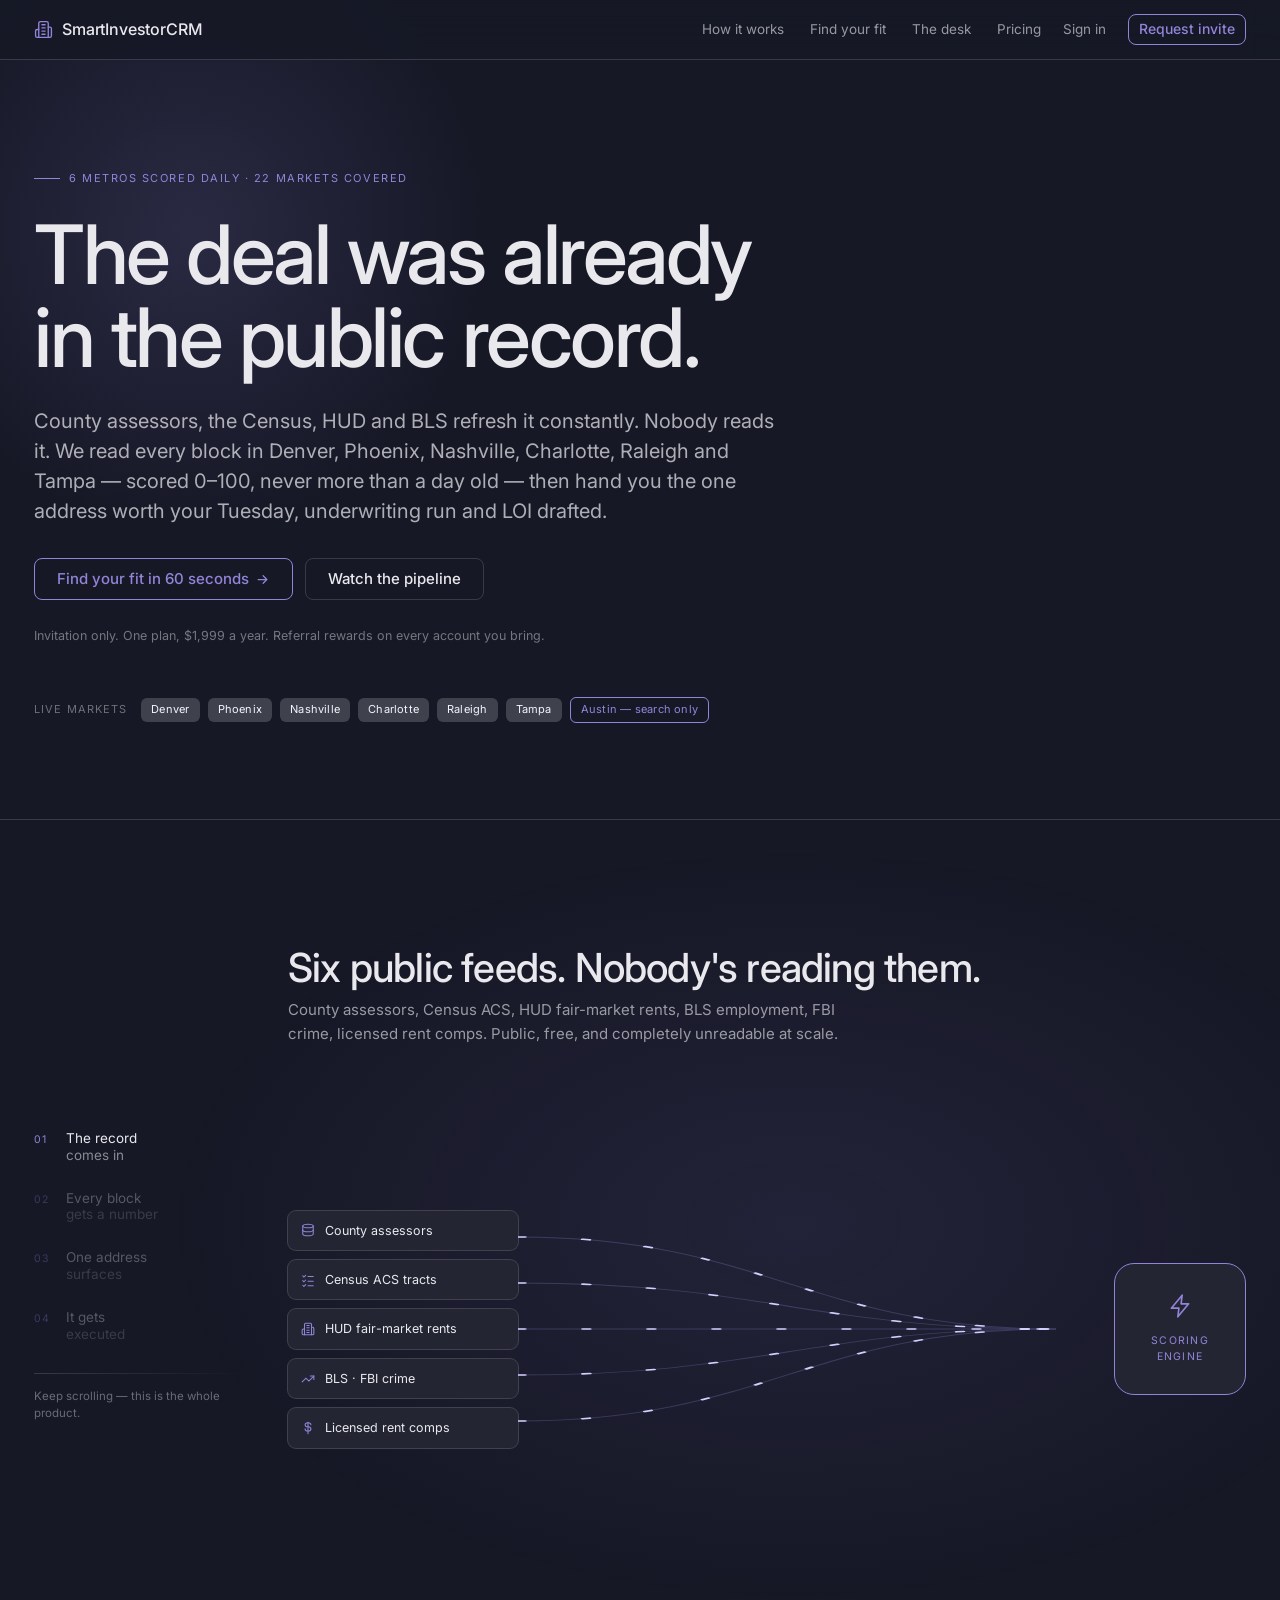
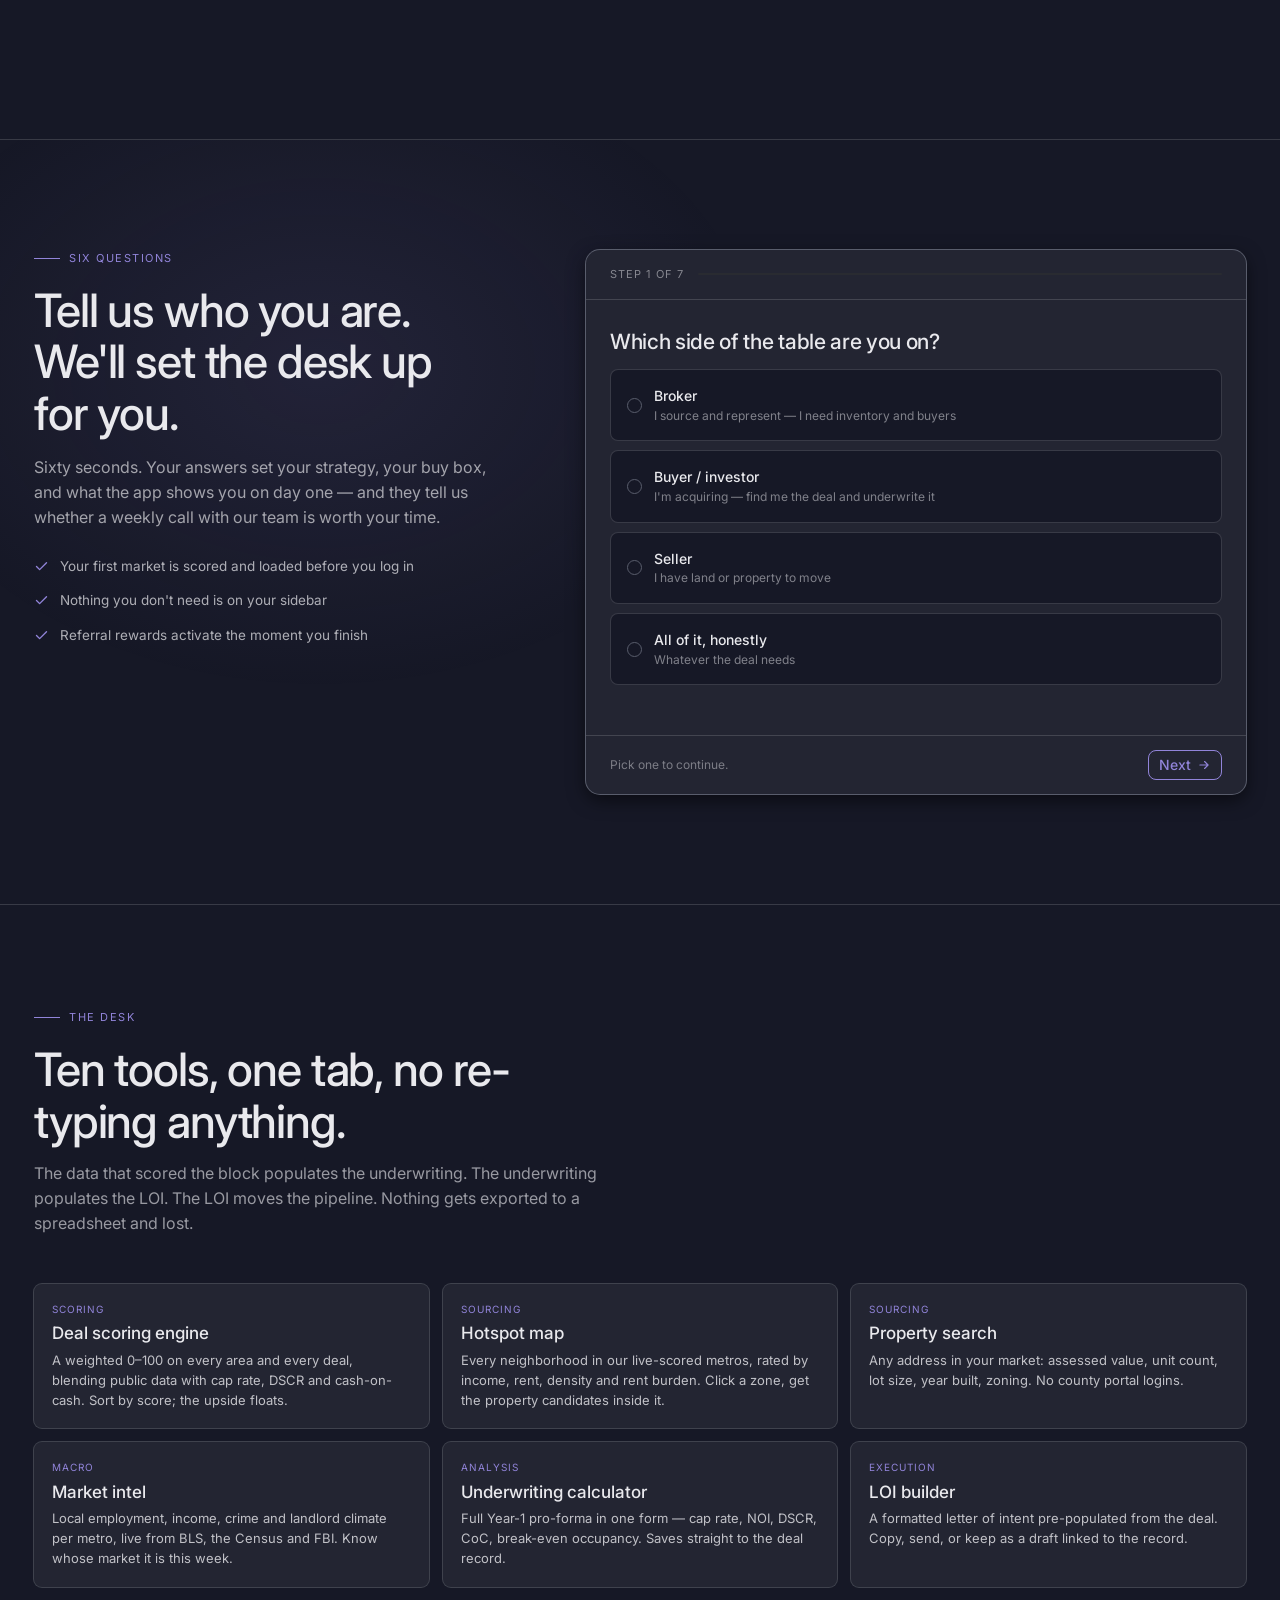
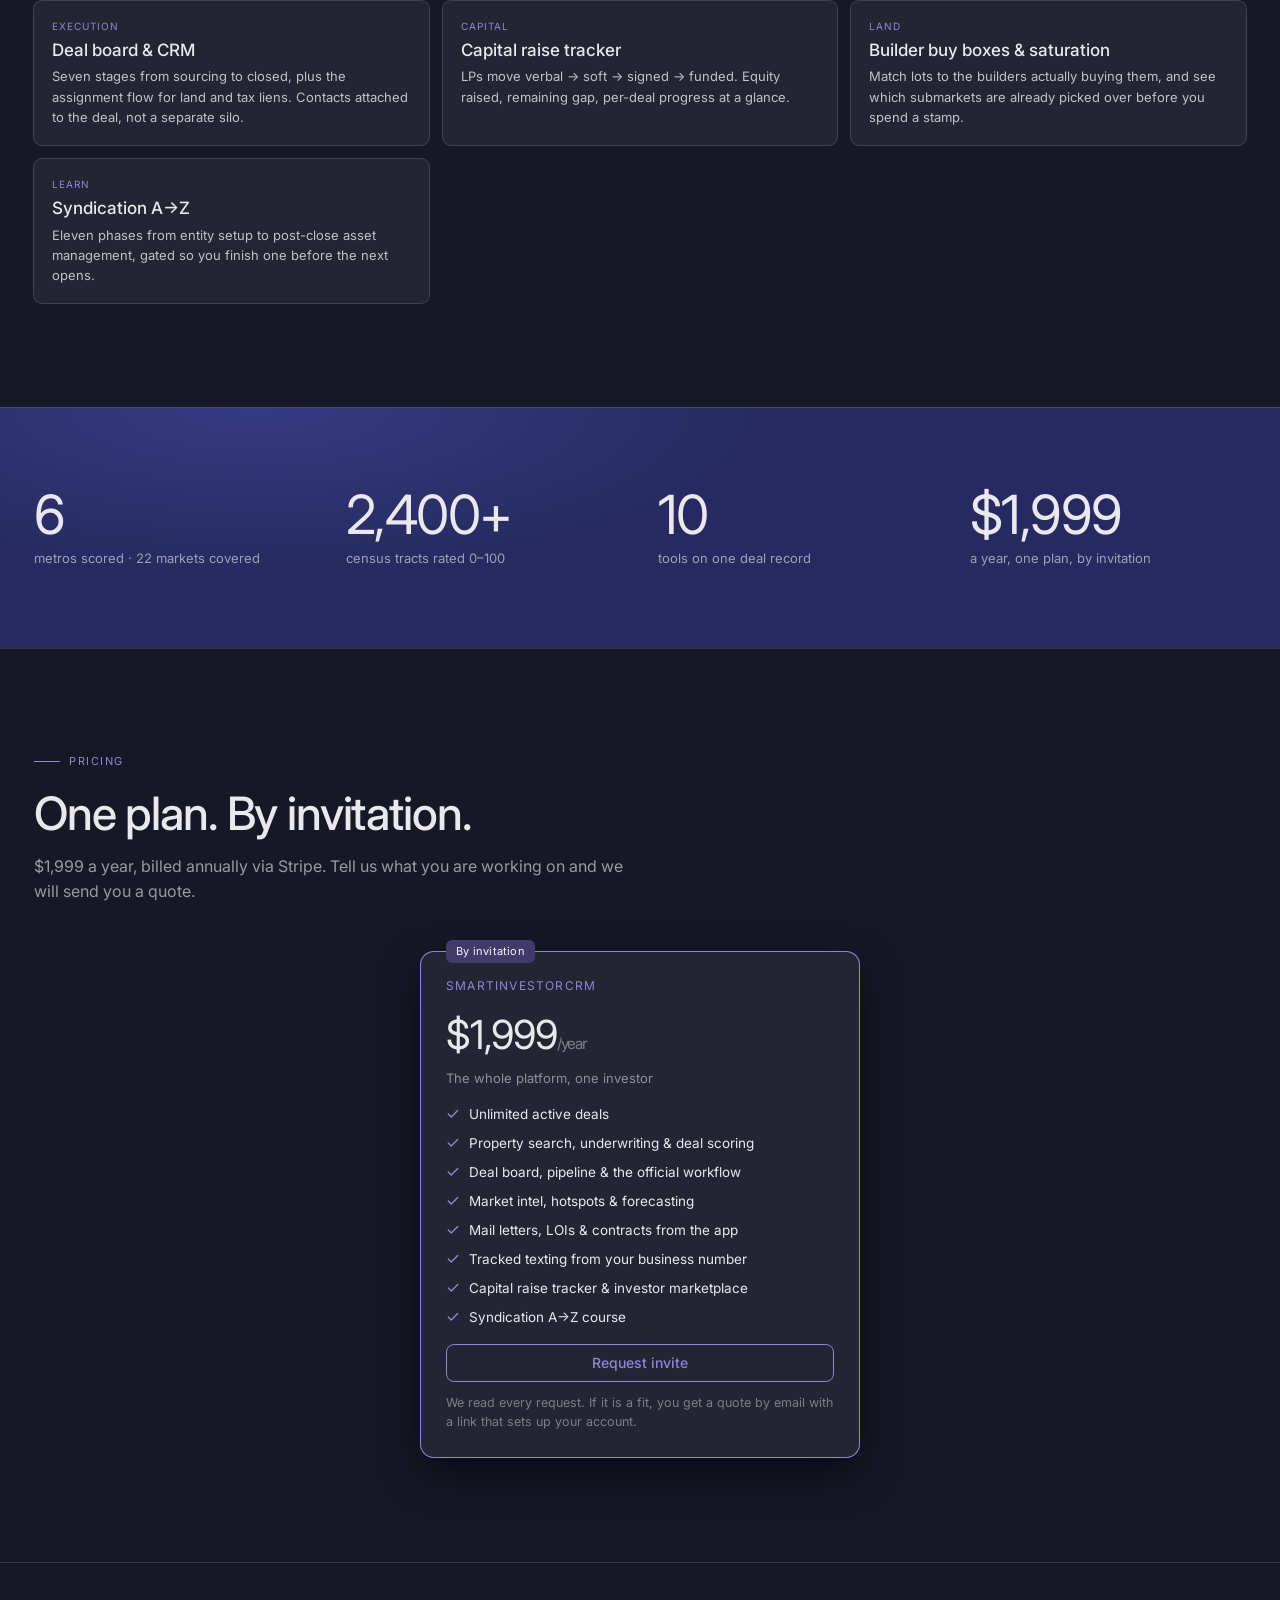
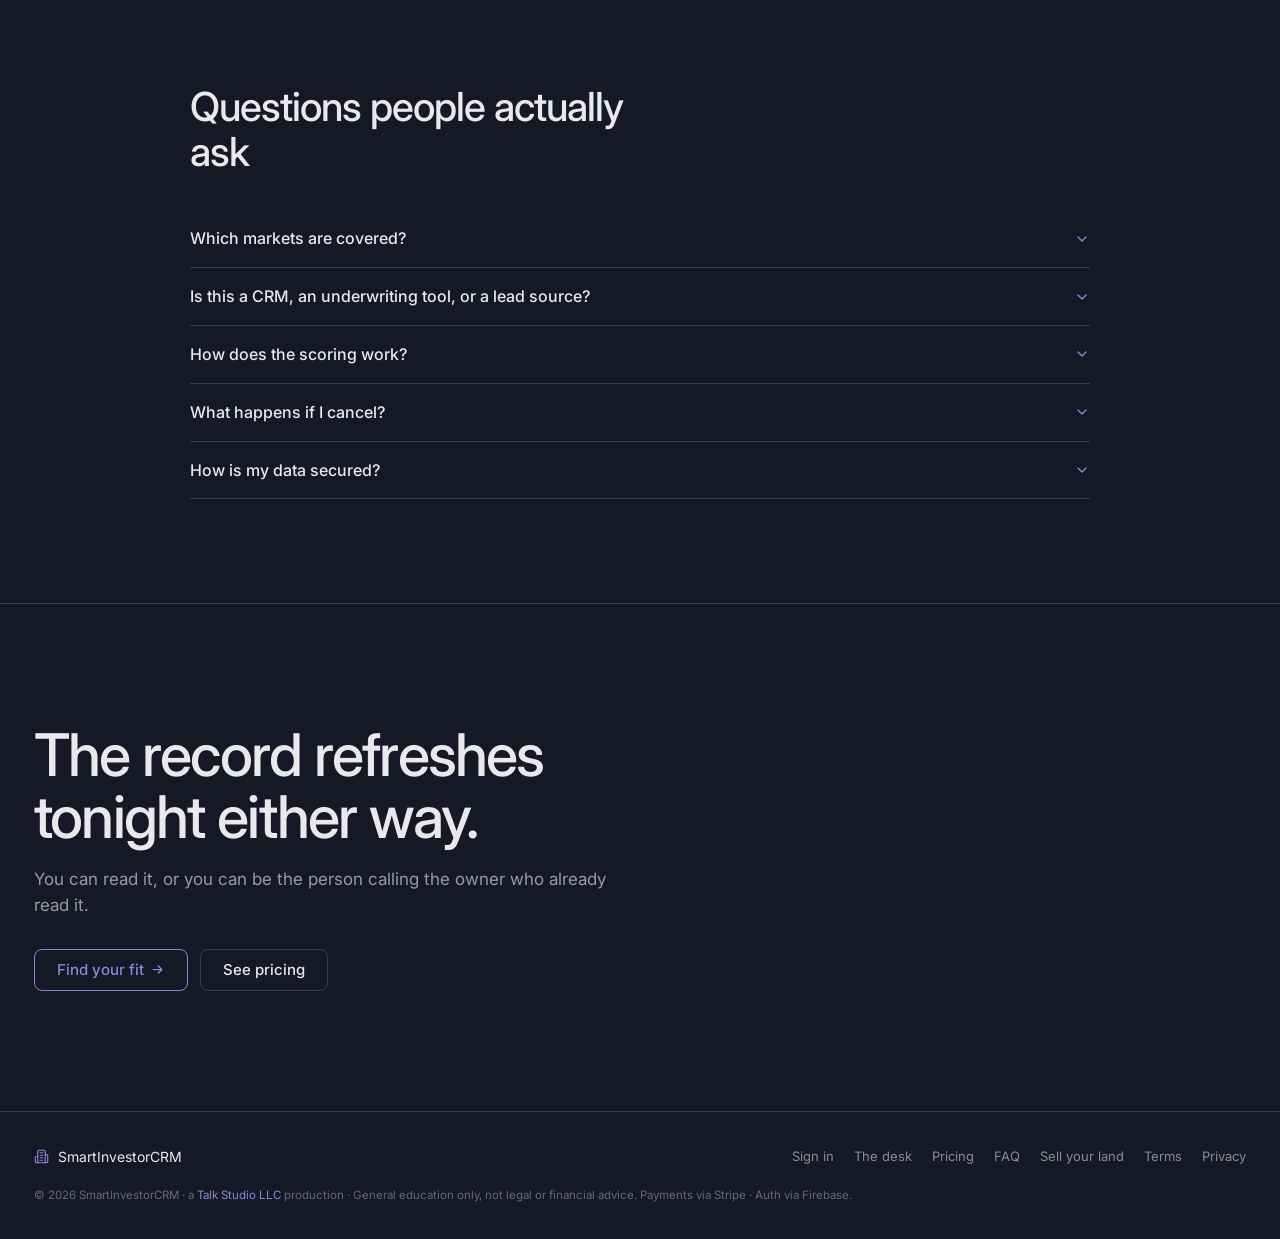
==== commit 9fa508a2: "Merge branch 'main' into footer-link-talkstudio" ====
--- a/index.html
+++ b/index.html
@@ -337,7 +337,7 @@
               <div class="row"><span>First market</span><span data-res-market></span></div>
               <div class="row"><span>Capital path</span><span data-res-capital></span></div>
               <div class="row"><span>Weekly call</span><span data-res-call></span></div>
-              <div class="row"><span>Suggested plan</span><span data-res-plan></span></div>
+              <div class="row"><span>Plan</span><span data-res-plan></span></div>
             </div>
             <a class="btn btn-primary btn-block" data-cta="survey_result_request_invite" href="/request-invite/" style="padding:11px">Request your invite</a>
             <button class="btn btn-secondary btn-block" data-restart style="padding:9px">Start over</button>
@@ -485,8 +485,8 @@
       <a href="/privacy">Privacy</a>
     </div>
     <p class="legal">
-      &copy; <span id="year">2026</span> SmartInvestorCRM, a product of <span data-business-name>Talk Studio LLC</span>
-      &middot; 140 S Eaton St, Lakewood, CO 80226
+      &copy; <span id="year">2026</span> SmartInvestorCRM &middot; a <a href="https://talkstudio.space/products" rel="noopener"><span data-business-name>Talk Studio LLC</span></a> production
+
       &middot; General education only, not legal or financial advice.
       Payments via Stripe &middot; Auth via Firebase.
     </p>
